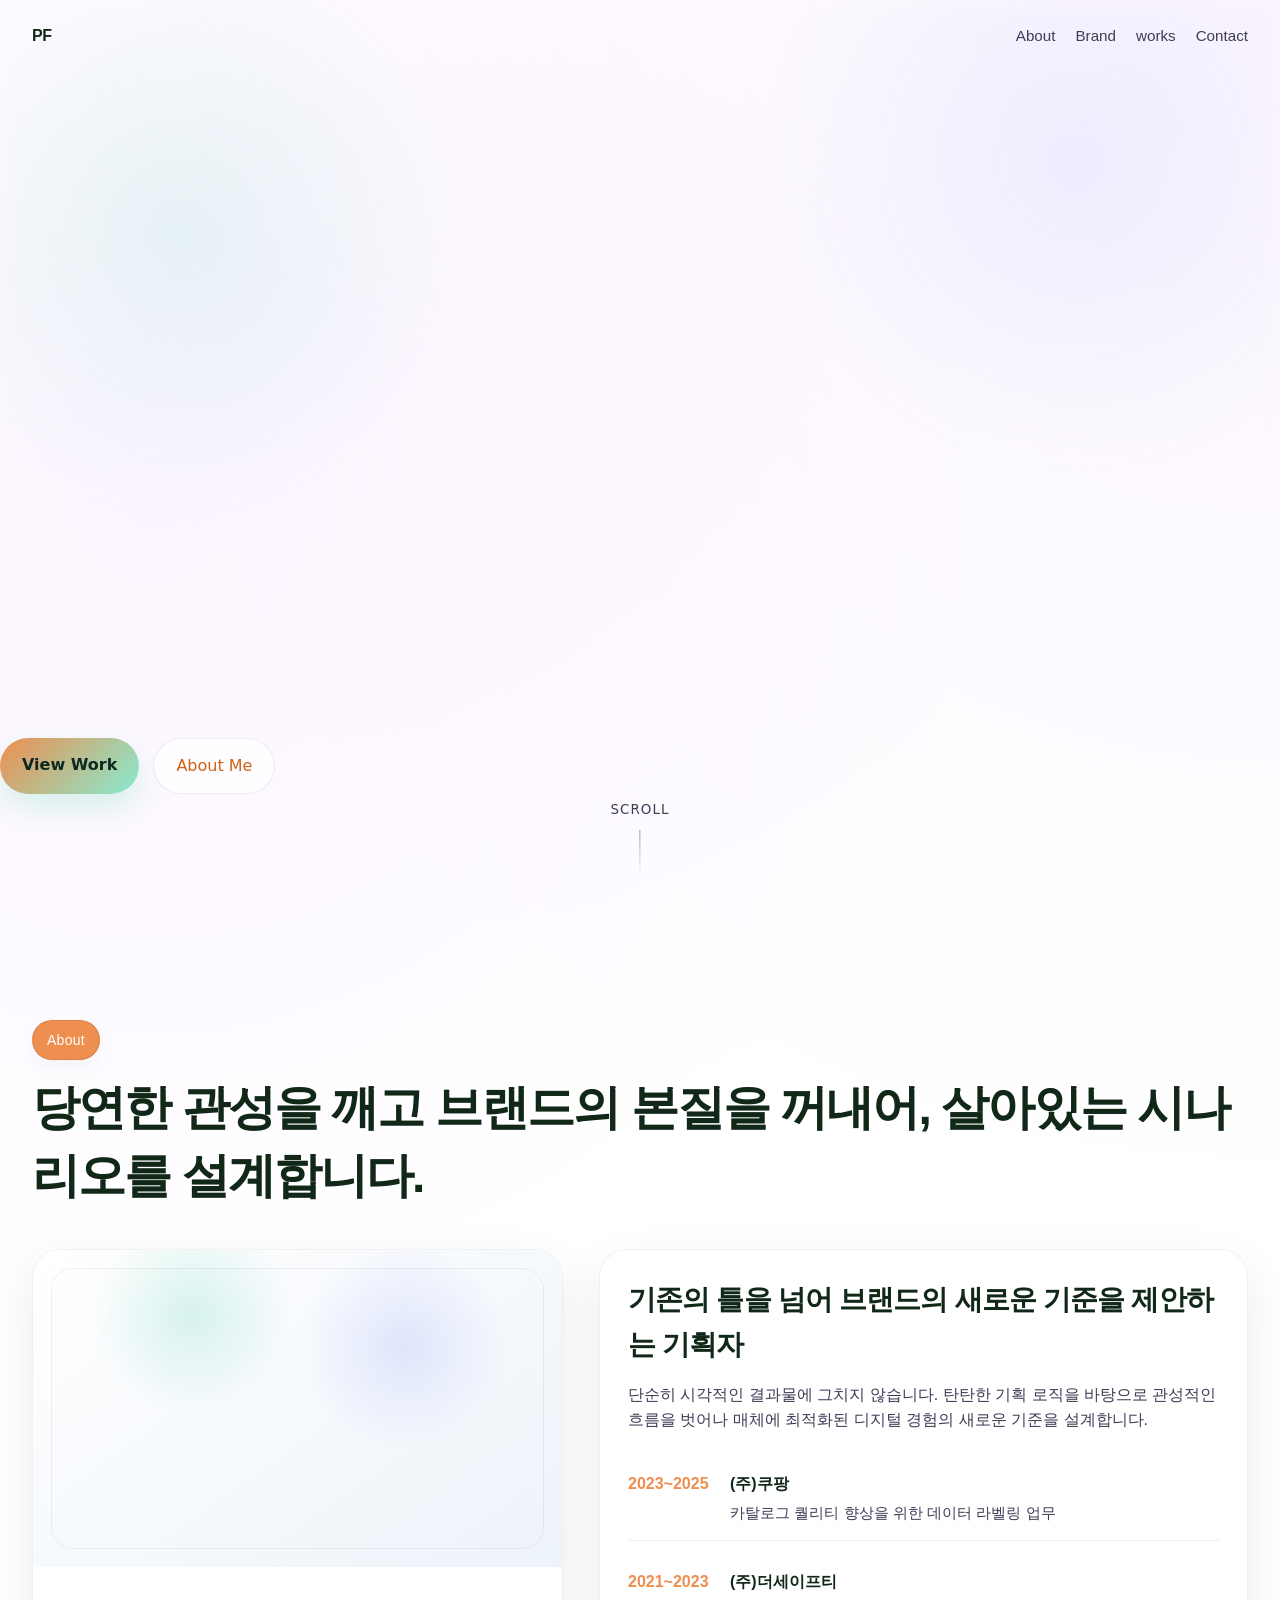
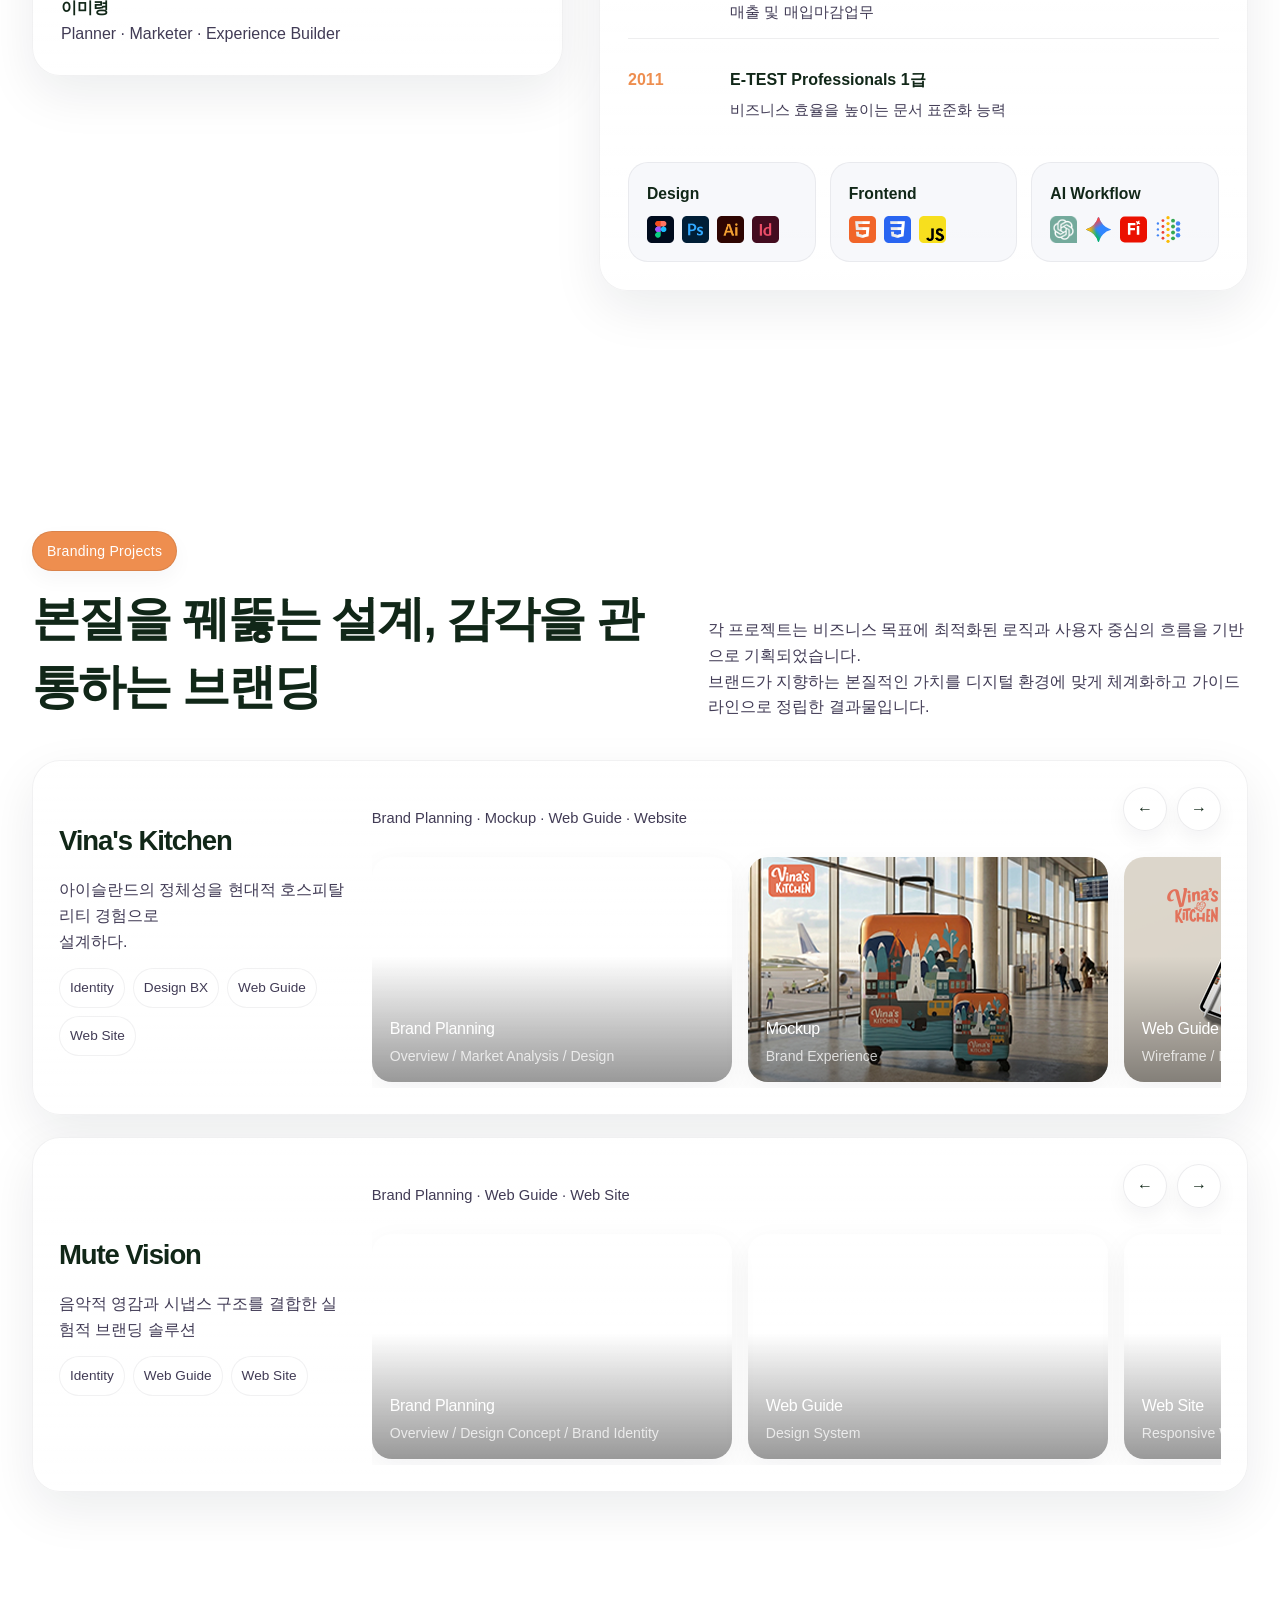
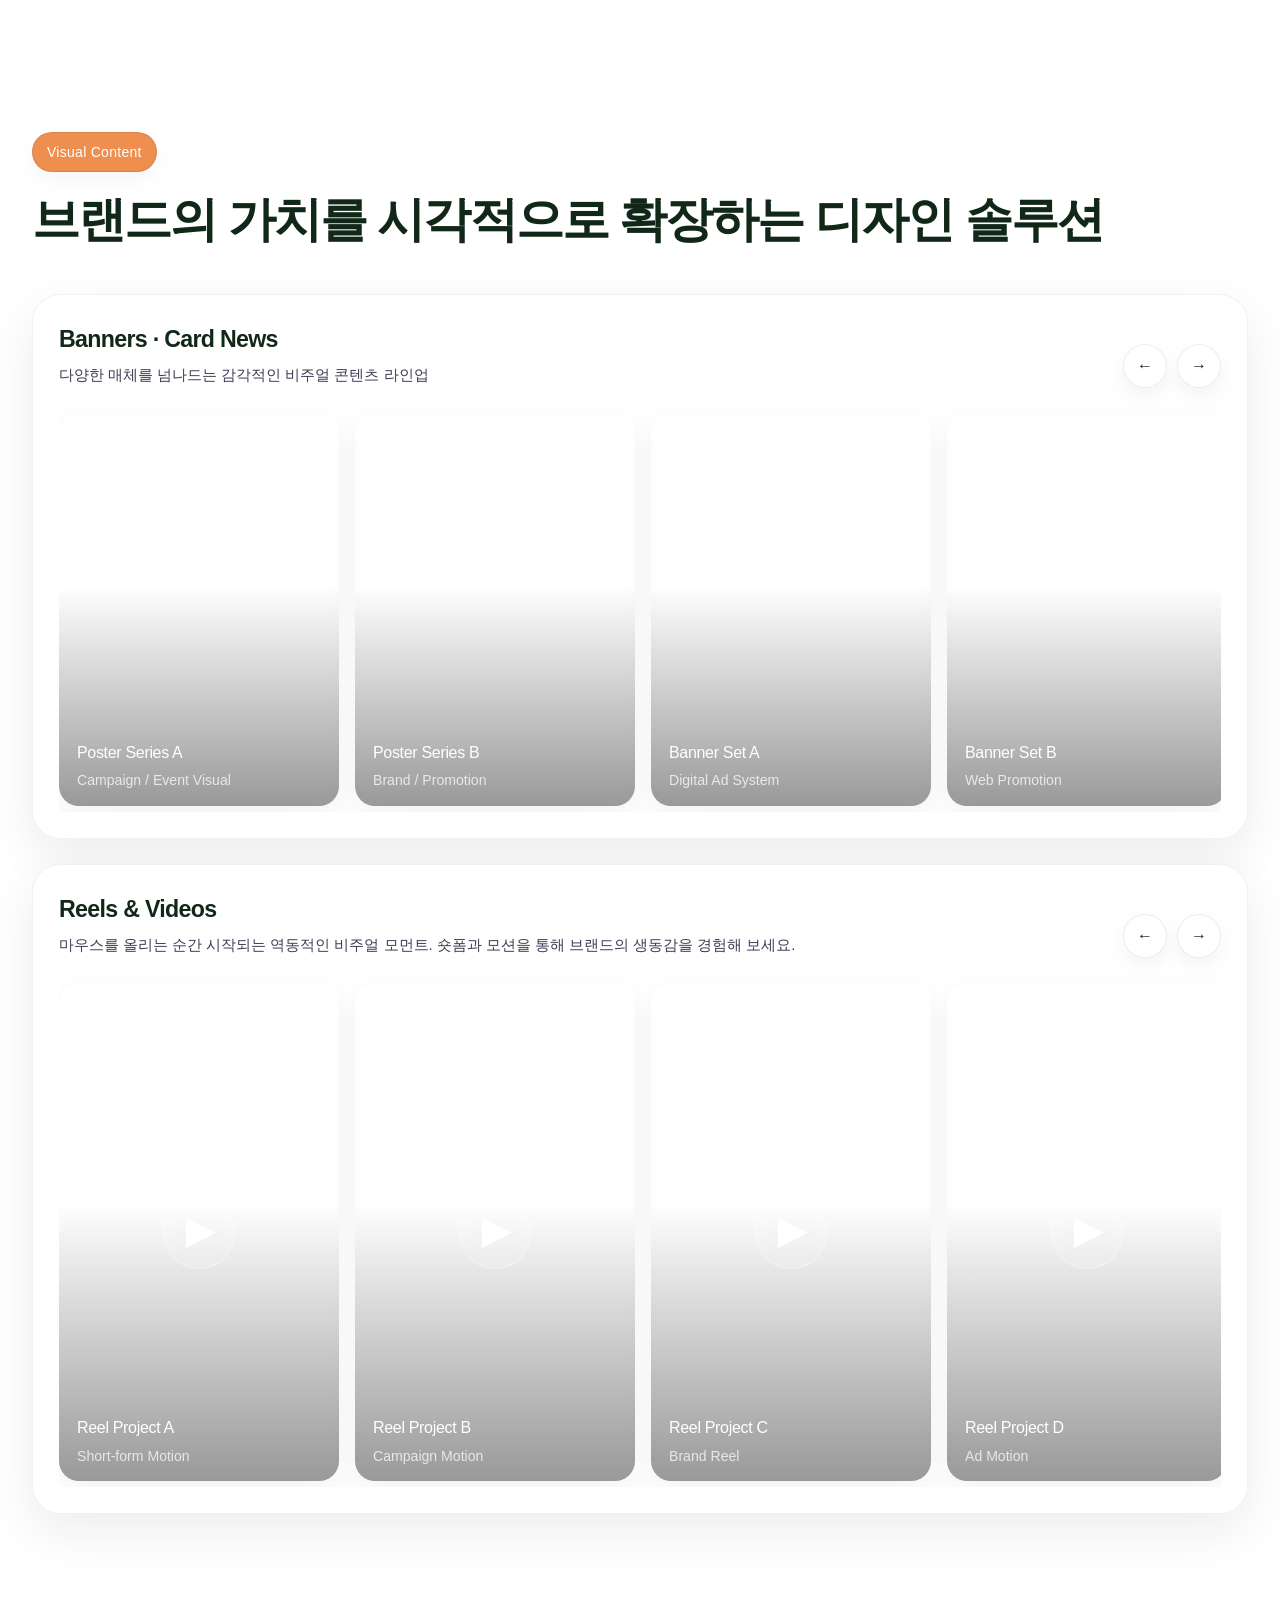
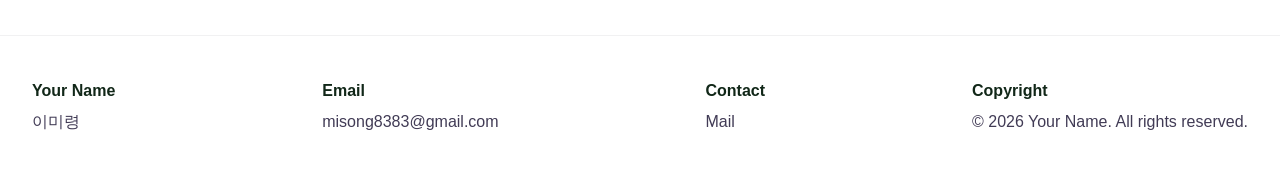
==== index.html @ 72d9aa49 "Update index.html" ====
<!DOCTYPE html>

<html lang="ko">

<head>
  <meta charset="utf-8" />
  <meta content="width=device-width, initial-scale=1.0" name="viewport" />
  <title>Portfolio</title>
  <link rel="shortcut icon" href="assets/img/favicon.ico" type="image/x-icon">
  <!-- <link href="assets/img/favicon.svg" rel="shortcut icon" type="image/x-icon" /> -->
  <link rel="stylesheet" href="assets/css/style.css">

</head>

<body>
  <header class="site-header" id="siteHeader">
    <nav class="nav">
      <a class="brand" href="#hero">PF</a>
      <div class="nav-links">
        <a href="#about">About</a>
        <a href="#branding">Brand</a>
        <a href="#works">works</a>
        <a href="#contact">Contact</a>
      </div>
    </nav>
  </header>
  <main>
    <section class="hero" id="hero">
      <video class="hero-video" autoplay="" muted="" loop="" playsinline="" preload="metadata">
        <source src="assets/video/main_banner.mp4" type="video/mp4">
      </video>
      <div class="hero-inner">
        <div class="hero-actions">
          <a class="btn btn-primary" href="#branding">View Work</a>
          <a class="btn btn-secondary" href="#about">About Me</a>
        </div>
      </div>
      <div class="scroll-indicator">Scroll</div>
    </section>

    <section class="section" id="about">
      <div class="container">
        <div class="section-head reveal reveal-scale">
          <div>
            <span class="eyebrow">About</span>
            <h2>당연한 관성을 깨고 브랜드의 본질을 꺼내어, 살아있는 시나리오를 설계합니다.</h2>
          </div>
          <!-- <p>
            단순한 자기소개가 아니라, 경력·작업 방향·도구 역량을 동시에 보여줄 수 있도록 설계한 영역입니다.
          </p> -->
        </div>
        <div class="about-grid">
          <article class="card profile-card reveal reveal-left">
            <div class="profile-media" style="background:
                radial-gradient(circle at 30% 20%, rgba(50,199,161,0.18), transparent 22%),
                radial-gradient(circle at 70% 30%, rgba(123,140,255,0.18), transparent 24%),
                linear-gradient(145deg, #ffffff 0%, #edf3fa 100%);
                position: relative; overflow: hidden;">
              <div style="position:absolute; inset:18px; border:1px solid rgba(17,24,39,0.06); border-radius:22px;">
                <video autoplay="" class="thumb-video" loop="" muted="" playsinline="" preload="metadata">
                  <source src="assets/video/profile_video.mp4" type="video/mp4" />
                </video>
              </div>
              <!-- <div style="position:relative; z-index:1; text-align:center; color:#fff;">
                <strong style="display:block; color:#fff; font-size:1.1rem; margin-bottom:8px;">Profile
                  Visual</strong>
                <span>Image / Motion Portrait Placeholder</span>
              </div> -->
            </div>
            <div class="profile-body">
              <strong>이미령</strong><br />
              <span style="color: var(--text-muted);">Planner · Marketer · Experience Builder</span>
            </div>
          </article>
          <article class="card about-body reveal reveal-right">
            <h3>기존의 틀을 넘어 브랜드의 새로운 기준을 제안하는 기획자</h3>
            <p>
              단순히 시각적인 결과물에 그치지 않습니다. 탄탄한 기획 로직을 바탕으로 관성적인 흐름을 벗어나 매체에 최적화된 디지털 경험의 새로운 기준을 설계합니다.
            </p>
            <div class="timeline">
              <div class="timeline-item">
                <div class="timeline-year">2023~2025</div>
                <div class="timeline-role">
                  <strong>(주)쿠팡</strong>
                  <span>카탈로그 퀄리티 향상을 위한 데이터 라벨링 업무</span>
                </div>
              </div>
              <div class="timeline-item">
                <div class="timeline-year">2021~2023</div>
                <div class="timeline-role">
                  <strong>(주)더세이프티</strong>
                  <span>매출 및 매입마감업무</span>
                </div>
              </div>
              <div class="timeline-item">
                <div class="timeline-year">2011</div>
                <div class="timeline-role">
                  <strong>E-TEST Professionals 1급</strong>
                  <span>비즈니스 효율을 높이는 문서 표준화 능력</span>
                </div>
              </div>
            </div>
            <div class="skills">
              <section class="skill-group">
                <h4>Design</h4>
                <div class="skill-tags">
                  <span class="tag"><img src="assets/img/Figma.png" width="27" height="27" alt="Figma"></span>
                  <span class="tag"><img src="assets/img/Photoshop.png" width="27" height="27" alt="photoshop"></span>
                  <span class="tag"><img src="assets/img/Illustrator.png" width="27" height="27"
                      alt="Illustrator"></span>
                  <span class="tag"><img src="assets/img/InDesign.png" width="27" height="27" alt="InDesign"></span>
                </div>
              </section>
              <section class="skill-group">
                <h4>Frontend</h4>
                <div class="skill-tags">
                  <span class="tag"><img src="assets/img/html.png" width="27" height="27" alt="html"></span>
                  <span class="tag"><img src="assets/img/css.png" width="27" height="27" alt="css"></span>
                  <span class="tag"><img src="assets/img/JavaScript.png" width="27" height="27" alt="js"></span>

                </div>
              </section>
              <section class="skill-group">
                <h4>AI Workflow</h4>
                <div class="skill-tags">
                  <span class="tag"><img src="assets/img/chatgpt.png" width="27" height="27" alt="chatgpt"></span>
                  <span class="tag"><img src="assets/img/gemini-color.svg" width="27" height="27" alt="gemini"></span>
                  <span class="tag"><img src="assets/img/Adobe_Firefly_Logo.svg" width="27" height="27"
                      alt="firefly"></span>
                  <span class="tag"><img src="assets/img/google-ai-1.svg" width="27" height="27" alt="google"></span>
                </div>
              </section>
            </div>
          </article>
        </div>
      </div>
    </section>
    <section class="section" id="branding">
      <div class="container">
        <div class="section-head reveal reveal-scale">
          <div>
            <span class="eyebrow">Branding Projects</span>
            <h2>본질을 꿰뚫는 설계, 감각을 관통하는 브랜딩</h2>
          </div>
          <p>
            각 프로젝트는 비즈니스 목표에 최적화된 로직과 사용자 중심의 흐름을 기반으로 기획되었습니다.
            <br />브랜드가 지향하는 본질적인 가치를 디지털 환경에 맞게 체계화하고 가이드라인으로 정립한 결과물입니다.
          </p>
        </div>
        <div class="brand-stack">
          <section class="card brand-row reveal reveal-scale">
            <div class="brand-info">
              <h3>Vina's Kitchen</h3>
              <p>
                아이슬란드의 정체성을 현대적 호스피탈리티 경험으로
                <br>설계하다.
              </p>
              <div class="brand-meta">
                <span class="tag"><a href="vina'skitchen/guide/bi/guide.html" target="_blank">Identity</a></span>
                <span class="tag"><a href="vina'skitchen/guide/bx/guide.html" target="_blank">Design BX</a></span>
                <span class="tag"><a href="vina'skitchen/guide/web/guide.html" target="_blank">Web Guide</a></span>
                <span class="tag"><a href="https://lml0512.github.io/vinas_kitchen/" target="_blank">Web Site</a></span>
                <!-- <span class="tag"><a href="#" target="_blank">Video Guide</a></span>
                <span class="tag"><a href="#" target="_blank">App</a></span> -->
              </div>
            </div>
            <div>
              <div class="brand-slider-head">
                <span class="brand-slider-title">Brand Planning · Mockup · Web Guide · Website</span>
                <div class="slider-controls">
                  <button class="slider-btn" data-slider-prev="brandTrack01" type="button">←</button>
                  <button class="slider-btn" data-slider-next="brandTrack01" type="button">→</button>
                </div>
              </div>
              <div class="brand-track slider-track" id="brandTrack01">
                <article class="thumb-card brand-thumb">
                  <div class="thumb-image">
                    <a href="vina'skitchen/guide/bi/guide.html" target="_blank">
                      <video class="thumb-video" loop="" muted="" playsinline="" preload="metadata">
                        <source src="assets/video/brand1_video1.mp4" type="video/mp4" />
                      </video>
                      <!-- <img alt="brand" src="assets/img/brand1_mockup_final.png" /> -->
                    </a>
                  </div>
                  <div class="thumb-overlay"><strong>Brand Planning</strong><span>Overview / Market Analysis / Design</span></div>
                </article>
                <article class="thumb-card brand-thumb">
                  <a href="vina'skitchen/guide/bx/guide.html" target="_blank">
                    <video class="thumb-video" loop="" muted="" playsinline="" preload="metadata">
                      <source src="assets/video/brand1_video2.mp4" type="video/mp4" />
                    </video>
                    <img src="assets/img/brand1_packaging2.png" alt="brand">
                    <div class="thumb-overlay"><strong>Mockup</strong><span>Brand Experience</span></div>
                  </a>
                </article>
                <article class="thumb-card brand-thumb">
                  <a href="vina'skitchen/guide/web/guide.html" target="_blank">
                    <video class="thumb-video" loop="" muted="" playsinline="" preload="metadata">
                      <source src="assets/video/brand1_video3.mp4" type="video/mp4" />
                    </video>
                    <img alt="brand" src="assets/img/brand1_web_final.png" />
                    <div class="thumb-overlay"><strong>Web Guide</strong><span>Wireframe / Design System / Site Map / Output</span></div>
                  </a>
                </article>
                <article class="thumb-card brand-thumb">
                  <video class="thumb-video" autoplay muted loop playsinline>
                    <source src="assets/video/brand1_video4.mp4" type="video/mp4" />
                  </video>
                  <a href="https://lml0512.github.io/vinas_kitchen/" target="_blank">
                    <img alt="brand" src="assets/img/website_mockup_final.png" />
                    <div class="thumb-overlay"><strong>Website</strong><span>Adaptive Web</span></div>
                  </a>
                </article>
                <!-- <article class="thumb-card brand-thumb">
                  <a href="#" target="_blank">
                    <img alt="brand" src="assets/img/brand_thumbnail_sample.jpg" />
                    <div class="thumb-overlay"><strong>SNS Campaign</strong><span>Social / Promo Visual</span></div>
                  </a>
                </article> -->
                <!-- <article class="thumb-card brand-thumb">
                  <video class="thumb-video" autoplay muted loop playsinline><source src="assets/brand-01-event.mp4" type="video/mp4" /></video>
                  <a href="#" target="_blank">
                    <img alt="brand" src="assets/img/brand_thumbnail_sample.jpg" />
                    <div class="thumb-overlay"><strong>Event Landing</strong><span>Promotion / Landing Page</span></div>
                  </a>
                </article> -->
              </div>
            </div>
          </section>
          <section class="card brand-row reveal reveal-scale">
            <div class="brand-info">
              <h3>Mute Vision</h3>
              <p>
                음악적 영감과 시냅스 구조를 결합한 실험적 브랜딩 솔루션
              </p>
              <div class="brand-meta">
                <span class="tag"><a href="mutevision/guide/bi/guide.html" target="_blank">Identity</a></span>
                <!-- <span class="tag"><a href="#" target="_blank">Design BX</a></span> -->
                <span class="tag"><a href="mutevision/guide/event/guide.html"" target=" _blank">Web
                    Guide</a></span>
                <span class="tag"><a href="https://lml0512.github.io/mute_vision/" target="_blank">Web Site</a></span>
                <!-- <span class="tag"><a href="#" target="_blank">Video Guide</a></span>
                <span class="tag"><a href="#" target="_blank">App</a></span> -->
              </div>
            </div>
            <div>
              <div class="brand-slider-head">
                <span class="brand-slider-title">Brand Planning · Web Guide · Web Site</span>
                <div class="slider-controls">
                  <button class="slider-btn" data-slider-prev="brandTrack02" type="button">←</button>
                  <button class="slider-btn" data-slider-next="brandTrack02" type="button">→</button>
                </div>
              </div>
              <div class="brand-track slider-track" id="brandTrack02">
                <article class="thumb-card brand-thumb">
                  <a href="mutevision/guide/bi/guide.html" target="_blank">
                    <video class="thumb-video" loop="" muted="" playsinline="" preload="metadata">
                      <source src="assets/video/brand2_video1.mp4" type="video/mp4" />
                    </video>
                    <!-- <a href="mutevision/guide/bi/guide.html" target="_blank">
                      <img src="assets/img/brand2_mockup_final.png" alt="brand">
                    </a> -->
                    <div class="thumb-overlay"><strong>Brand Planning</strong><span>Overview / Design Concept / Brand Identity</span></div>
                  </a>
                </article>

                <article class="thumb-card brand-thumb">
                  <a href="mutevision/guide/event/guide.html" target="_blank">
                    <video class="thumb-video" loop="" muted="" playsinline="" preload="metadata">
                      <source src="assets/video/brand2_video2.mp4" type="video/mp4" />
                    </video>
                    <!-- <a href="mutevision/guide/event/guide.html" target="_blank">
                    <img alt="brand" src="assets/img/brand2_eventpage.png" /> 
                  </a> -->
                    <div class="thumb-overlay"><strong>Web Guide</strong><span>Design System</span>
                    </div>
                  </a>
                </article>

                <article class="thumb-card brand-thumb">
                  <a href="https://lml0512.github.io/mute_vision/" target="_blank">
                    <video class="thumb-video" loop="" muted="" playsinline="" preload="metadata">
                      <source src="assets/video/brand2_website.mp4" type="video/mp4" />
                    </video>
                    <!-- <img alt="brand" src="assets/img/brand2_website.jpg" /> -->
                    <div class="thumb-overlay"><strong>Web Site</strong><span>Responsive Web</span></div>
                  </a>
                </article>

                <!-- <article class="thumb-card brand-thumb">
                  <video class="thumb-video" autoplay muted loop playsinline><source src="assets/brand-02-site.mp4" type="video/mp4" /></video>
                  <a href="#" target="_blank">
                    <img alt="brand" src="assets/img/brand_thumbnail_sample.jpg" />
                    <div class="thumb-overlay"><strong>Website</strong><span>Live Result / Motion UI</span></div>
                  </a>
                </article> -->
                <!-- <article class="thumb-card brand-thumb">
                  <a href="#" target="_blank">
                    <img alt="brand" src="assets/img/brand_thumbnail_sample.jpg" />
                    <div class="thumb-overlay"><strong>Editorial</strong><span>Layout / Print / Digital</span></div>
                  </a>
                </article> -->
                <!-- <article class="thumb-card brand-thumb">
                  <video class="thumb-video" autoplay muted loop playsinline><source src="assets/brand-02-display.mp4" type="video/mp4" /></video>
                  <a href="#" target="_blank">
                    <img alt="brand" src="assets/img/brand_thumbnail_sample.jpg" />
                    <div class="thumb-overlay"><strong>Display</strong><span>Banner / Campaign / Motion</span></div>
                  </a>
                </article> -->
              </div>
            </div>
          </section>
        </div>
      </div>
    </section>
    <section class="section" id="works">
      <div class="container">
        <div class="section-head reveal reveal-scale">
          <div>
            <span class="eyebrow">Visual Content</span>
            <h2>브랜드의 가치를 시각적으로 확장하는 디자인 솔루션</h2>
          </div>
          <!-- <p>
            정지형 비주얼 작업은 한 줄 안에서 함께 보여주고, 영상 작업은 별도 행으로 분리해 흐름이 자연스럽도록 정리했습니다.
          </p> -->
        </div>
        <div class="works-stack">
          <section class="card work-row reveal reveal-scale">
            <div class="work-row-head">
              <div>
                <h3>Banners · Card News</h3>
                <p>다양한 매체를 넘나드는 감각적인 비주얼 콘텐츠 라인업</p>
              </div>
              <div class="slider-controls">
                <button class="slider-btn" data-slider-prev="visualTrack" type="button">←</button>
                <button class="slider-btn" data-slider-next="visualTrack" type="button">→</button>
              </div>
            </div>
            <div class="thumb-track slider-track" id="visualTrack">
              <!-- poster / banner 모달 전용 큰 이미지는 data-modal-media="assets/img/원하는파일.jpg" 로 직접 지정 -->
              <article class="poster-thumb thumb-card modal-card"
                data-modal-description="이벤트 홍보용 포스터 시리즈입니다. 타이포그래피와 무드 중심의 키비주얼 작업입니다."
                data-modal-link="https://example.com" data-modal-media="assets/img/poster_thumbnail_sample.jpg"
                data-modal-meta1-label="Format" data-modal-meta1-value="A2 Poster / Digital Adaptation"
                data-modal-meta2-label="Client" data-modal-meta2-value="Brand Campaign" data-modal-meta3-label="Year"
                data-modal-meta3-value="2026" data-modal-meta4-label="Concept"
                data-modal-meta4-value="Bold Type / Minimal Mood"
                data-modal-note="이 영역은 포스터 전용 메모 박스입니다. 전시 개요, 인쇄 사양, 제작 포인트 등으로 자유롭게 수정하면 됩니다."
                data-modal-note-title="Editable Note" data-modal-role="Poster Design"
                data-modal-summary="전시/행사 성격의 키비주얼 포스터 시리즈입니다. 메인 타이포와 무드 중심 그래픽으로 메시지를 압축해 전달합니다."
                data-modal-tags="Typography, Campaign, Key Visual" data-modal-title="Poster Series A"
                data-modal-tools="Photoshop, Illustrator" data-modal-type="poster"
                data-modal-video="Poster motion teaser area">
                <video class="thumb-video" loop="" muted="" playsinline="" preload="metadata">
                  <source src="assets/video/poster.mp4" type="video/mp4" />
                </video>
                <div class="thumb-overlay"><strong>Poster Series A</strong><span>Campaign / Event Visual</span></div>
              </article>
              <article class="poster-thumb thumb-card modal-card" data-modal-description="브랜드 포스터 시리즈입니다."
                data-modal-link="https://example.com" data-modal-media="assets/img/poster_thumbnail_sample.jpg"
                data-modal-meta1-label="Format" data-modal-meta1-value="B1 / SNS Poster" data-modal-meta2-label="Client"
                data-modal-meta2-value="Brand Promotion" data-modal-meta3-label="Year" data-modal-meta3-value="2026"
                data-modal-meta4-label="Concept" data-modal-meta4-value="Graphic Mood"
                data-modal-note="포스터 프로젝트 설명을 여기서 직접 바꿀 수 있습니다." data-modal-note-title="Editable Note"
                data-modal-role="Poster Design" data-modal-summary="브랜드 무드를 중심으로 전개한 포스터 시리즈입니다."
                data-modal-tags="Poster, Branding" data-modal-title="Poster Series B" data-modal-tools="Photoshop"
                data-modal-type="poster" data-modal-video="Poster preview">
                <video class="thumb-video" loop="" muted="" playsinline="" preload="metadata">
                  <source src="assets/video/poster.mp4" type="video/mp4" />
                </video>
                <div class="thumb-overlay"><strong>Poster Series B</strong><span>Brand / Promotion</span></div>
              </article>
              <article class="ad-thumb thumb-card modal-card" data-modal-description="디지털 배너 광고 세트입니다."
                data-modal-link="https://example.com" data-modal-media="assets/img/banner_sample.jpeg"
                data-modal-meta1-label="Platform" data-modal-meta1-value="Meta / Web / App"
                data-modal-meta2-label="Campaign" data-modal-meta2-value="Seasonal Promotion"
                data-modal-meta3-label="Size" data-modal-meta3-value="1080x1080 / 1200x628"
                data-modal-meta4-label="Placement" data-modal-meta4-value="Feed / Display / Landing"
                data-modal-note="배너는 플랫폼, 사이즈, CTA 방향 등을 이 박스에서 자유롭게 수정하면 됩니다." data-modal-note-title="Editable Note"
                data-modal-role="Banner Design" data-modal-summary="퍼포먼스 배너와 SNS용 변형 소재를 함께 설계한 배너 세트입니다."
                data-modal-tags="Banner, Performance, SNS" data-modal-title="Banner Set A"
                data-modal-tools="Photoshop, Figma" data-modal-type="banner" data-modal-video="Banner motion preview">
                <video class="thumb-video" loop="" muted="" playsinline="" preload="metadata">
                  <source src="assets/video/ad_sample_01.mp4" type="video/mp4" />
                </video>
                <div class="thumb-overlay"><strong>Banner Set A</strong><span>Digital Ad System</span></div>
              </article>
              <article class="ad-thumb thumb-card modal-card" data-modal-description="프로모션 웹 배너 세트입니다."
                data-modal-link="https://example.com" data-modal-media="assets/img/banner_sample.jpeg"
                data-modal-meta1-label="Platform" data-modal-meta1-value="Website" data-modal-meta2-label="Campaign"
                data-modal-meta2-value="Promotion" data-modal-meta3-label="Size"
                data-modal-meta3-value="PC / Mobile Responsive" data-modal-meta4-label="Placement"
                data-modal-meta4-value="Hero / Mid Banner" data-modal-note="배너 프로젝트 설명을 이 텍스트로 바꾸면 됩니다."
                data-modal-note-title="Editable Note" data-modal-role="Banner Design"
                data-modal-summary="웹 프로모션 메인/서브 배너 세트입니다." data-modal-tags="Banner, Web"
                data-modal-title="Banner Set B" data-modal-tools="Photoshop" data-modal-type="banner"
                data-modal-video="Banner motion preview">
                <video class="thumb-video" loop="" muted="" playsinline="" preload="metadata">
                  <source src="assets/video/ad_sample_01.mp4" type="video/mp4" />
                </video>
                <div class="thumb-overlay"><strong>Banner Set B</strong><span>Web Promotion</span></div>
              </article>
              <article class="cardnews-thumb thumb-card modal-card"
                data-modal-description="브랜드 메시지를 카드뉴스 형식으로 재구성한 시리즈입니다. 모달에서 여러 장의 카드뉴스를 순서대로 확인할 수 있습니다."
                data-modal-images="assets/img/CardNews1.png|assets/img/CardNews2.png|assets/img/CardNews3.png|assets/img/CardNews4.png|assets/img/CardNews5.png|assets/img/CardNews6.png|assets/img/CardNews7.png"
                data-modal-link="https://example.com" data-modal-meta1-label="Topic"
                data-modal-meta1-value="Brand Story" data-modal-meta2-label="Pages" data-modal-meta2-value="7 Pages"
                data-modal-meta3-label="Flow" data-modal-meta3-value="Cover → Info → CTA" data-modal-meta4-label="Style"
                data-modal-meta4-value="Editorial Carousel"
                data-modal-note="카드뉴스는 페이지 흐름, 표지 방향, 정보 구성 방식 등을 이 박스에서 자유롭게 수정할 수 있습니다."
                data-modal-note-title="Editable Note" data-modal-role="Card News Design"
                data-modal-summary="인스타그램 캐러셀 형식의 카드뉴스입니다. 첫 장에서 주제를 제시하고 뒤로 갈수록 정보 흐름이 이어지도록 구성했습니다."
                data-modal-tags="Card News, Carousel, Storytelling" data-modal-title="Card News Series A"
                data-modal-tools="Photoshop, Illustrator" data-modal-type="cardnews"
                data-modal-video="Card news preview">
                <div class="thumb-image">
                  <img alt="card news" src="assets/img/CardNews1.png" />
                </div>
                <div class="thumb-overlay"><strong>Card News Series A</strong><span>Brand Story / Slide Deck</span>
                </div>
              </article>
              <article class="cardnews-thumb thumb-card modal-card"
                data-modal-description="프로모션 콘텐츠를 정보형 카드뉴스로 정리한 작업입니다."
                data-modal-images="assets/img/CardNews1.png|assets/img/CardNews2.png|assets/img/CardNews3.png|assets/img/CardNews4.png|assets/img/CardNews5.png|assets/img/CardNews6.png|assets/img/CardNews7.png"
                data-modal-link="https://example.com" data-modal-meta1-label="Topic" data-modal-meta1-value="Promotion"
                data-modal-meta2-label="Pages" data-modal-meta2-value="7 Pages" data-modal-meta3-label="Flow"
                data-modal-meta3-value="Intro → Detail → CTA" data-modal-meta4-label="Style"
                data-modal-meta4-value="Clean Info Layout" data-modal-note="카드뉴스 프로젝트용 자유 메모 영역입니다."
                data-modal-note-title="Editable Note" data-modal-role="Card News Design"
                data-modal-summary="정보 전달 중심의 프로모션 카드뉴스입니다." data-modal-tags="Promotion, Information"
                data-modal-title="Card News Series B" data-modal-tools="Photoshop, Figma" data-modal-type="cardnews"
                data-modal-video="Card news preview">
                <div class="thumb-image">
                  <img alt="card news" src="assets/img/CardNews1.png" />
                </div>
                <div class="thumb-overlay"><strong>Card News Series B</strong><span>Promotion / Information</span></div>
              </article>
            </div>
          </section>
          <section class="card work-row reveal reveal-scale">
            <div class="work-row-head">
              <div>
                <h3>Reels &amp; Videos</h3>
                <p>마우스를 올리는 순간 시작되는 역동적인 비주얼 모먼트. 숏폼과 모션을 통해 브랜드의 생동감을 경험해 보세요.</p>
              </div>
              <div class="slider-controls">
                <button class="slider-btn" data-slider-prev="videoTrack" type="button">←</button>
                <button class="slider-btn" data-slider-next="videoTrack" type="button">→</button>
              </div>
            </div>
            <div class="thumb-track slider-track" id="videoTrack">
              <article class="reels-thumb thumb-card">
                <video class="thumb-video" loop="" muted="" playsinline="" preload="metadata">
                  <source src="assets/video/Reels_sample_01.mp4" type="video/mp4" />
                </video>
                <div aria-hidden="true" class="thumb-play-button">
                  <span class="thumb-play-icon"></span>
                </div>
                <div class="thumb-overlay">
                  <strong>Reel Project A</strong>
                  <span>Short-form Motion</span>
                </div>
              </article>
              <article class="reels-thumb thumb-card">
                <video class="thumb-video" loop="" muted="" playsinline="" preload="metadata">
                  <source src="assets/video/Reels_sample_01.mp4" type="video/mp4" />
                </video>
                <div aria-hidden="true" class="thumb-play-button">
                  <span class="thumb-play-icon"></span>
                </div>
                <div class="thumb-overlay">
                  <strong>Reel Project B</strong>
                  <span>Campaign Motion</span>
                </div>
              </article>
              <article class="reels-thumb thumb-card">
                <video class="thumb-video" loop="" muted="" playsinline="" preload="metadata">
                  <source src="assets/video/Reels_sample_01.mp4" type="video/mp4" />
                </video>
                <div aria-hidden="true" class="thumb-play-button">
                  <span class="thumb-play-icon"></span>
                </div>
                <div class="thumb-overlay">
                  <strong>Reel Project C</strong>
                  <span>Brand Reel</span>
                </div>
              </article>
              <article class="reels-thumb thumb-card">
                <video class="thumb-video" loop="" muted="" playsinline="" preload="metadata">
                  <source src="assets/video/Reels_sample_01.mp4" type="video/mp4" />
                </video>
                <div aria-hidden="true" class="thumb-play-button">
                  <span class="thumb-play-icon"></span>
                </div>
                <div class="thumb-overlay">
                  <strong>Reel Project D</strong>
                  <span>Ad Motion</span>
                </div>
              </article>
              <article class="reels-thumb thumb-card">
                <video class="thumb-video" loop="" muted="" playsinline="" preload="metadata">
                  <source src="assets/video/Reels_sample_01.mp4" type="video/mp4" />
                </video>
                <div aria-hidden="true" class="thumb-play-button">
                  <span class="thumb-play-icon"></span>
                </div>
                <div class="thumb-overlay">
                  <strong>Reel Project E</strong>
                  <span>Brand Intro</span>
                </div>
              </article>
              <article class="reels-thumb thumb-card">
                <video class="thumb-video" loop="" muted="" playsinline="" preload="metadata">
                  <source src="assets/video/Reels_sample_01.mp4" type="video/mp4" />
                </video>
                <div aria-hidden="true" class="thumb-play-button">
                  <span class="thumb-play-icon"></span>
                </div>
                <div class="thumb-overlay">
                  <strong>Reel Project F</strong>
                  <span>Brand Intro</span>
                </div>
              </article>
              <!-- <article class="reels-thumb thumb-card modal-card" data-modal-title="Reel Project F"
                data-modal-description="브랜드 인트로 영상입니다." data-modal-role="Motion Design / Short-form"
                data-modal-tools="Premiere Pro, AI Video" data-modal-video="Reel preview area"
                data-modal-link="https://example.com">
                <video class="thumb-video" muted loop playsinline preload="metadata">
                  <source src="assets/video/Reels_sample_01.mp4" type="video/mp4" />
                </video>
                <div class="thumb-play-button" aria-hidden="true">
                  <span class="thumb-play-icon"></span>
                </div>
                <div class="thumb-overlay">
                  <strong>Reel Project F</strong>
                  <span>Brand Intro</span>
                </div>
              </article> -->
            </div>
          </section>
        </div>
      </div>
    </section>
  </main>
  <footer class="site-footer" id="contact">
    <div class="footer-grid">
      <div><strong>Your Name</strong><span>이미령</span></div>
      <div><strong>Email</strong><a href="misong8383@gmail.com">misong8383@gmail.com</a></div>
      <div><strong>Contact</strong><span>Mail</span></div>
      <div><strong>Copyright</strong><span>© 2026 Your Name. All rights reserved.</span></div>
    </div>
  </footer>
  <div aria-hidden="true" aria-modal="true" class="modal" id="portfolioModal" role="dialog">
    <div class="modal-dialog">
      <button aria-label="닫기" class="modal-close" type="button">✕</button>
      <div class="modal-content">
        <div class="modal-gallery">
          <div class="modal-hero-wrap">
            <button aria-label="이전 이미지" class="modal-nav modal-nav-prev" id="modalPrev" type="button">←</button>
            <div class="modal-hero-media" id="modalHeroMedia">Main Preview</div>
            <button aria-label="다음 이미지" class="modal-nav modal-nav-next" id="modalNext" type="button">→</button>
            <div class="modal-page-indicator" id="modalPageIndicator">1 / 1</div>
          </div>
          <div class="modal-thumbs" id="modalThumbs">
            <div class="modal-thumb">Mockup 01</div>
            <div class="modal-thumb">Mockup 02</div>
            <div class="modal-thumb">Wireframe</div>
          </div>
        </div>
        <div class="modal-body" id="modalDynamicBody"></div>
      </div>
    </div>
  </div>
  <!-- ===== Modal layout templates: edit these HTML blocks directly ===== -->
  <template id="modalTemplatePoster">
    <span class="modal-type-badge">Poster Project</span>
    <div class="modal-summary-card">
      <strong data-field="title">Project Title</strong>
      <p data-field="description">Project description</p>
    </div>
    <div class="modal-meta-grid">
      <div class="modal-meta-card">
        <strong>Role</strong>
        <span data-field="role">Poster Design</span>
      </div>
      <div class="modal-meta-card">
        <strong>Tools</strong>
        <span data-field="tools">Photoshop, Illustrator</span>
      </div>
      <div>
        <strong style="display:block; margin-bottom:10px;">Keywords</strong>
        <div class="modal-tag-list" data-list="tags"></div>
      </div>
    </div>
  </template>
  <template id="modalTemplateBanner">
    <span class="modal-type-badge">Banner Project</span>
    <div class="modal-summary-card">
      <strong data-field="title">Project Title</strong>
      <p data-field="description">Project description</p>
    </div>
    <div class="modal-meta-grid">
      <div class="modal-meta-card">
        <strong>Role</strong>
        <span data-field="role">Banner Design</span>
      </div>
      <div class="modal-meta-card">
        <strong>Tools</strong>
        <span data-field="tools">Photoshop, Figma</span>
      </div>
    </div>
    <div>
      <strong style="display:block; margin-bottom:10px;">Keywords</strong>
      <div class="modal-tag-list" data-list="tags"></div>
    </div>
  </template>
  <template id="modalTemplateCardnews">
    <span class="modal-type-badge">Card News Project</span>
    <div class="modal-summary-card">
      <strong data-field="title">Project Title</strong>
      <p data-field="description">Project description</p>
    </div>
    <div class="modal-meta-card">
      <strong>Tools</strong>
      <span data-field="tools">Photoshop, Figma</span>
    </div>

    <div>
      <strong style="display:block; margin-bottom:10px;">Keywords</strong>
      <div class="modal-tag-list" data-list="tags"></div>
    </div>
    <div class="modal-actions">
      <!-- <a class="modal-link" id="modalLink" href="#" target="_blank" rel="noreferrer noopener">Visit Website</a> -->
      <a class="modal-action-link" href="#" id="modalSubLink" rel="noreferrer noopener" target="_blank">View
        Campaign</a>
    </div>
  </template>
  <template id="modalTemplateDefault">
    <span class="modal-type-badge">Project Detail</span>
    <div class="modal-summary-card">
      <strong data-field="title">Project Title</strong>
      <p data-field="description">Project description</p>
    </div>
    <div class="modal-meta-grid">
      <div class="modal-meta-card">
        <strong>Role</strong>
        <span data-field="role">Role information</span>
      </div>
      <div class="modal-meta-card">
        <strong>Tools</strong>
        <span data-field="tools">Tool information</span>
      </div>
      <div class="modal-meta-card">
        <strong data-field="meta1Label">Info 01</strong>
        <span data-field="meta1Value">Value 01</span>
      </div>
      <div class="modal-meta-card">
        <strong data-field="meta2Label">Info 02</strong>
        <span data-field="meta2Value">Value 02</span>
      </div>
    </div>
    <div class="modal-note-box">
      <strong>Summary</strong>
      <p data-field="summary">Summary text</p>
    </div>
    <div>
      <strong style="display:block; margin-bottom:10px;">Keywords</strong>
      <div class="modal-tag-list" data-list="tags"></div>
    </div>
    <div class="modal-note-box">
      <strong data-field="noteTitle">Editable Note</strong>
      <p data-field="note">Write any note here.</p>
    </div>
    <div class="modal-actions">
      <a class="modal-link" href="#" id="modalLink" rel="noreferrer noopener" target="_blank">Visit Website</a>
      <a class="modal-action-link" href="#" id="modalSubLink" rel="noreferrer noopener" target="_blank">View Detail</a>
    </div>
  </template>
  <script src="assets/js/script.js"></script>

</body>

</html>
---- assets/css/style.css ----
:root {
      --bg: #f7f8fb;
      --bg-soft: #ffffff;
      --surface: rgba(255, 255, 255, 0.82);
      --surface-strong: rgba(255, 255, 255, 0.96);
      --text: #112718;
      --text-muted: #413b55;
      --line: rgba(17, 24, 39, 0.09);
      --accent: #ee8e4f;
      --accent-2: #7b8cff;
      --shadow: 0 18px 50px rgba(15, 23, 42, 0.08);
      --radius-lg: 28px;
      --radius-md: 20px;
      --radius-sm: 14px;
      --container: min(1600px, calc(100% - 64px));
      --transition: 320ms cubic-bezier(.2, .8, .2, 1);
      --nav-h: 84px;
    }

    * {
      box-sizing: border-box;
    }

    html {
      scroll-behavior: auto;
    }

    body {
      margin: 0;
      font-family: -apple-system, BlinkMacSystemFont, "Segoe UI", Roboto, "Noto Sans KR", sans-serif;
      background:
        radial-gradient(circle at top right, rgba(207, 148 , 241, 0.09), transparent 24%),
        radial-gradient(circle at 12% 10%, rgba(207, 123, 255, 0.08), transparent 18%),
        linear-gradient(180deg, #ffffff 0%, #ffffff 44%, #ffffff 100%);
      color: var(--text);
      line-height: 1.6;
      overflow-x: hidden;
    }

    img,
    video {
      display: block;
      max-width: 100%;
    }

    a {
      color: inherit;
      text-decoration: none;
    }

    button {
      font: inherit;
    }

    .container {
      width: var(--container);
      margin: 0 auto;
    }

    .section {
      padding: 120px 0;
      position: relative;
      scroll-margin-top: calc(var(--nav-h) + 24px);
    }

    .eyebrow {
      display: inline-flex;
      align-items: center;
      gap: 8px;
      padding: 8px 14px;
      border: 1px solid var(--line);
      border-radius: 999px;
      color: #ffffff;
      font-size: 0.875rem;
      letter-spacing: 0.02em;
      background: #ee8e4f;
      /* background: #86ecd0; */
      backdrop-filter: blur(10px);
      box-shadow: 0 8px 20px rgba(15, 23, 42, 0.04);
    }

    .section-head {
      display: flex;
      justify-content: space-between;
      align-items: end;
      gap: 24px;
      margin-bottom: 40px;
    }

    .section-head h2 {
      margin: 14px 0 0;
      font-size: clamp(2rem, 4vw, 3rem);
      line-height: 1.4;
      letter-spacing: -0.04em;
    }

    .section-head p {
      max-width: 540px;
      color: var(--text-muted);
      /* color: rgb(236, 236, 236); */
      margin: 0;
    }

    .site-header {
      position: fixed;
      inset: 0 0 auto 0;
      z-index: 50;
      padding: 18px 0;
      transition:
        background var(--transition),
        border-color var(--transition),
        backdrop-filter var(--transition),
        box-shadow var(--transition);
    }

    .site-header.scrolled {
      background: rgba(255, 255, 255, 0.78);
      border-bottom: 1px solid rgba(17, 24, 39, 0.06);
      backdrop-filter: blur(16px);
      box-shadow: 0 10px 30px rgba(15, 23, 42, 0.05);
    }

    .nav {
      width: var(--container);
      max-width: 1600px;
      margin: 0 auto;
      display: flex;
      align-items: center;
      justify-content: space-between;
      gap: 20px;
    }

    .brand {
      font-weight: 700;
      letter-spacing: -0.03em;
      font-size: 1rem;
      display: inline-flex;
      align-items: center;
      gap: 12px;
    }

    /* .brand::before {
      content: "";
      width: 10px;
      height: 10px;
      border-radius: 999px;
      background: linear-gradient(135deg, var(--accent), var(--accent-2));
      box-shadow: 0 0 18px rgba(50, 199, 161, 0.35);
    } */

    .nav-links {
      display: flex;
      gap: 20px;
      align-items: center;
      color: var(--text-muted);
      font-size: 0.95rem;
    }

    .nav-links a {
      position: relative;
      padding: 6px 0;
      transition: color var(--transition), transform var(--transition);
    }

    .nav-links a::after {
      content: "";
      position: absolute;
      left: 0;
      bottom: 0;
      width: 100%;
      height: 1px;
      background: linear-gradient(90deg, var(--accent), transparent);
      transform: scaleX(0);
      transform-origin: left;
      transition: transform var(--transition);
    }

    .nav-links a:hover,
    .nav-links a:focus-visible {
      color: var(--text);
      transform: translateY(-1px);
    }

    .nav-links a:hover::after,
    .nav-links a:focus-visible::after {
      transform: scaleX(1);
    }

    .hero {
      min-height: 100svh;
      display: grid;
      align-items: end;
      padding: 118px 0 56px;
      position: relative;
      overflow: clip;
      isolation: isolate;
    }

    .hero::before {
      content: "";
      position: absolute;
      inset: 0;
      background:
        radial-gradient(circle at 14% 26%, rgba(50, 199, 161, 0.11), transparent 22%),
        radial-gradient(circle at 84% 18%, rgba(123, 140, 255, 0.10), transparent 24%);
      filter: blur(10px);
      pointer-events: none;
      animation: heroGlow 10s ease-in-out infinite alternate;
    }

    .hero-video {
      position: absolute;
      inset: 0;
      width: 100%;
      height: 100%;
      object-fit: cover;
      /* opacity: 0.08; */
      /* filter: saturate(1.02) contrast(1.02);
      transform: scale(1.05);
      animation: heroVideoFloat 16s ease-in-out infinite alternate;
      background:
        radial-gradient(circle at 20% 20%, rgba(50, 199, 161, 0.10), transparent 26%),
        radial-gradient(circle at 78% 24%, rgba(123, 140, 255, 0.12), transparent 24%),
        linear-gradient(135deg, #ffffff 0%, #f4f7fb 52%, #eef3fb 100%); */
    }

    /* .hero-overlay {
      position: absolute;
      inset: 0;
      background:
        linear-gradient(to bottom, rgba(255, 255, 255, 0.16), rgba(247, 248, 251, 0.92)),
        linear-gradient(112deg, rgba(255, 255, 255, 0.88) 12%, rgba(255, 255, 255, 0.30) 50%, rgba(247, 248, 251, 0.86) 100%);
    } */

    .hero-gridline {
      position: absolute;
      inset: 0;
      background-image:
        linear-gradient(rgba(17, 24, 39, 0.04) 1px, transparent 1px),
        linear-gradient(90deg, rgba(17, 24, 39, 0.04) 1px, transparent 1px);
      background-size: 72px 72px;
      opacity: 0.35;
      mask-image: linear-gradient(to bottom, rgba(0, 0, 0, 0.9), transparent 84%);
      pointer-events: none;
    }

    .hero-inner {
      position: relative;
          bottom: 50px;
      z-index: 1;
      width: min(1600px, calc(100% - 64px));
      margin: 0 auto;
      display: grid;
      grid-template-columns: minmax(520px, 0.9fr) minmax(760px, 1.1fr);
      gap: 56px;
      align-items: center;
      justify-content: center;
    }

    .hero-copy {
      max-width: 680px;
      width: 100%;
      position: relative;
      z-index: 2;
      justify-self: stretch;
      text-align: left;
      padding-left: 0;
    }

    .hero-copy h1 {
      margin: 16px 0 20px;
      font-size: clamp(4.2rem, 7.2vw, 7.9rem);
      line-height: 0.88;
      letter-spacing: -0.085em;
      max-width: 7.4ch;
      text-wrap: balance;
    }

    .hero-line {
      display: block;
      overflow: hidden;
    }

    .hero-line>span {
      display: inline-block;
      line-height: 1.1em;
      transform: translateY(112%);
      opacity: 0;
      animation: heroLineUp 900ms cubic-bezier(.2, .8, .2, 1) forwards;
    }

    .hero-line:nth-child(1)>span {
      animation-delay: 120ms;
    }

    .hero-line:nth-child(2)>span {
      animation-delay: 250ms;
    }

    .hero-line:nth-child(3)>span {
      animation-delay: 380ms;
    }

    .hero-copy p {
      max-width: 52ch;
      color: var(--text-muted);
      font-size: clamp(1rem, 1.45vw, 1.14rem);
      margin: 0 0 32px;
      opacity: 0;
      transform: translateY(18px);
      animation: heroFadeUp 900ms cubic-bezier(.2, .8, .2, 1) 620ms forwards;
    }

    .hero-actions {
      display: flex;
      gap: 14px;
      flex-wrap: wrap;
      opacity: 0;
      transform: translateY(18px);
      animation: heroFadeUp 900ms cubic-bezier(.2, .8, .2, 1) 760ms forwards;
    }

    .btn {
      appearance: none;
      border: 0;
      border-radius: 999px;
      padding: 14px 22px;
      cursor: pointer;
      transition: transform var(--transition), opacity var(--transition), background var(--transition), border-color var(--transition), box-shadow var(--transition);
    }

    .btn:hover {
      transform: translateY(-2px);
    }

    .btn-primary {
      background: linear-gradient(135deg, var(--accent), #86ecd0);
      color: #0d2a22;
      font-weight: 700;
      box-shadow: 0 14px 30px rgba(50, 199, 161, 0.18);
    }

    .btn-primary:hover {
      box-shadow: 0 20px 34px rgba(50, 199, 161, 0.24);
    }

    .btn-secondary {
      background: rgba(255, 255, 255, 0.7);
      color: var(--text);
      border: 1px solid rgba(17, 24, 39, 0.08);
      backdrop-filter: blur(12px);
    }

    .hero-visual {
      position: relative;
      min-height: 720px;
      width: 100%;
      display: grid;
      align-items: center;
      justify-self: stretch;
      opacity: 0;
      transform: translateY(22px) scale(0.985);
      animation: heroFadeUpScale 1100ms cubic-bezier(.2, .8, .2, 1) 380ms forwards;
    }

    .hero-frame {
      position: relative;
      min-height: 720px;
      width: 100%;
      border-radius: 38px;
      border: 1px solid rgba(17, 24, 39, 0.07);
      background:
        linear-gradient(160deg, rgba(255, 255, 255, 0.88), rgba(255, 255, 255, 0.62)),
        rgba(255, 255, 255, 0.88);
      overflow: hidden;
      box-shadow: 0 26px 80px rgba(15, 23, 42, 0.09);
      backdrop-filter: blur(20px);
    }

    .hero-frame::before {
      content: "";
      position: absolute;
      inset: 0;
      background:
        linear-gradient(135deg, rgba(50, 199, 161, 0.08), transparent 34%),
        linear-gradient(220deg, rgba(123, 140, 255, 0.08), transparent 28%);
      pointer-events: none;
    }

    .hero-frame::after {
      content: "";
      position: absolute;
      inset: 18px;
      border-radius: 26px;
      border: 1px solid rgba(17, 24, 39, 0.05);
      pointer-events: none;
    }

    .hero-stack {
      position: absolute;
      inset: 0;
      padding: 30px;
      display: grid;
      grid-template-columns: minmax(0, 1.08fr) minmax(280px, 0.82fr);
      grid-template-rows: minmax(0, 1.12fr) minmax(0, 0.88fr);
      gap: 18px;
    }

    .hero-panel {
      position: relative;
      border-radius: 26px;
      overflow: hidden;
      border: 1px solid rgba(17, 24, 39, 0.06);
      background:
        radial-gradient(circle at 20% 20%, rgba(50, 199, 161, 0.12), transparent 26%),
        radial-gradient(circle at 78% 24%, rgba(123, 140, 255, 0.14), transparent 24%),
        linear-gradient(135deg, #ffffff 0%, #f3f6fb 52%, #eef2f8 100%);
      box-shadow: 0 18px 40px rgba(15, 23, 42, 0.08);
      transition: transform 600ms cubic-bezier(.2, .8, .2, 1), border-color var(--transition), box-shadow var(--transition);
      transform-origin: center;
    }

    .hero-panel:hover {
      transform: translateY(-6px) scale(1.01);
      border-color: rgba(50, 199, 161, 0.16);
      box-shadow: 0 24px 50px rgba(15, 23, 42, 0.12);
    }

    .hero-panel--primary {
      grid-column: 1;
      grid-row: 1 / span 2;
      min-height: 0;
      animation: panelFloatA 10s ease-in-out infinite;
    }

    .hero-panel--secondary,
    .hero-panel--tertiary {
      min-height: 0;
      min-width: 0;
    }

    .hero-panel--secondary {
      animation: panelFloatB 8.5s ease-in-out infinite;
    }

    .hero-panel--tertiary {
      animation: panelFloatC 9.5s ease-in-out infinite;
    }

    .hero-panel video,
    .hero-panel img {
      width: 100%;
      height: 100%;
      object-fit: cover;
      transform: scale(1.02);
      background:
        radial-gradient(circle at 20% 20%, rgba(50, 199, 161, 0.16), transparent 26%),
        radial-gradient(circle at 78% 24%, rgba(123, 140, 255, 0.18), transparent 24%),
        linear-gradient(135deg, #ffffff 0%, #f3f6fb 52%, #eef2f8 100%);
    }

    /* .hero-panel::after {
  content: "";
  position: absolute;
  inset: auto 0 0 0;
  height: 52%;
  background: linear-gradient(to top, rgba(255, 255, 255, 0.94), transparent);
  pointer-events: none;
} */

    .hero-panel-label {
      position: absolute;
      left: 18px;
      right: 18px;
      bottom: 18px;
      z-index: 1;
      display: grid;
      gap: 4px;
    }

    .hero-panel-label strong {
      font-size: 1.1rem;
      letter-spacing: -0.03em;
    }

    .hero-panel-label span {
      color: var(--text-muted);
      font-size: 0.88rem;
    }

    .scroll-indicator {
      position: absolute;
      bottom: 24px;
      left: 50%;
      transform: translateX(-50%);
      color: var(--text-muted);
      font-size: 0.84rem;
      display: flex;
      flex-direction: column;
      gap: 10px;
      align-items: center;
      z-index: 1;
      letter-spacing: 0.08em;
      text-transform: uppercase;
    }

    .scroll-indicator::after {
      content: "";
      width: 1px;
      height: 46px;
      background: linear-gradient(to bottom, rgba(17, 24, 39, 0.45), transparent);
      animation: flow 1.8s infinite;
    }

    .about-grid {
      display: grid;
      grid-template-columns: 0.9fr 1.1fr;
      gap: 36px;
      align-items: start;
    }

    .card {
      background: linear-gradient(180deg, rgba(255, 255, 255, 0.92), rgba(255, 255, 255, 0.80));
      border: 1px solid rgba(17, 24, 39, 0.06);
      border-radius: var(--radius-lg);
      box-shadow: var(--shadow);
      overflow: hidden;
      backdrop-filter: blur(18px);
    }

    .profile-card {
      position: sticky;
      top: 104px;
    }

    .profile-media {
      aspect-ratio: 5 / 3;
      background: linear-gradient(145deg, rgba(50, 199, 161, 0.12), rgba(123, 140, 255, 0.12));
      display: grid;
      place-items: center;
      color: var(--text-muted);
      font-size: 0.95rem;
    }

    .profile-body,
    .about-body {
      padding: 28px;
    }

    .about-body h3 {
      margin: 0 0 14px;
      font-size: 1.75rem;
      letter-spacing: -0.03em;
    }

    .about-body p {
      color: var(--text-muted);
      margin: 0 0 24px;
    }

    .timeline {
      display: grid;
      gap: 14px;
      margin-bottom: 26px;
    }

    .timeline-item {
      display: grid;
      grid-template-columns: 84px 1fr;
      gap: 18px;
      padding: 14px 0;
      border-bottom: 1px solid rgba(17, 24, 39, 0.07);
    }

    .timeline-item:last-child {
      border-bottom: 0;
    }

    .timeline-year {
      color: var(--accent);
      font-weight: 700;
    }

    .timeline-role strong {
      display: block;
      margin-bottom: 4px;
    }

    .timeline-role span {
      color: var(--text-muted);
      font-size: 0.96rem;
    }

    .skills {
      display: grid;
      grid-template-columns: repeat(3, minmax(0, 1fr));
      gap: 14px;
    }

    .skill-group {
      padding: 18px;
      border-radius: var(--radius-md);
      background: rgba(247, 248, 251, 0.9);
      border: 1px solid rgba(17, 24, 39, 0.06);
    }

    .skill-group h4 {
      margin: 0 0 10px;
      font-size: 0.98rem;
    }

    .skill-tags {
      display: flex;
      flex-wrap: wrap;
      gap: 8px;
    }

    .tag a {
      display: block;
      padding: 8px 10px;
      border-radius: 999px;
      background: rgba(255, 255, 255, 0.85);
      border: 1px solid rgba(17, 24, 39, 0.06);
      color: var(--text-muted);
      font-size: 0.85rem;
    }

    .tag a:hover {
      background: var(--accent);
      color: #fff;
    }

    .slider-controls {
      display: flex;
      gap: 10px;
    }

    .slider-btn {
      width: 44px;
      height: 44px;
      border-radius: 999px;
      border: 1px solid rgba(17, 24, 39, 0.08);
      background: rgba(255, 255, 255, 0.88);
      color: var(--text);
      cursor: pointer;
      transition: transform var(--transition), background var(--transition), border-color var(--transition), box-shadow var(--transition);
      box-shadow: 0 8px 20px rgba(15, 23, 42, 0.05);
    }

    .slider-btn:hover {
      transform: translateY(-2px);
      background: #ffffff;
      border-color: rgba(50, 199, 161, 0.22);
      box-shadow: 0 12px 24px rgba(15, 23, 42, 0.08);
    }

    .brand-stack {
      display: grid;
      gap: 22px;
    }

    .brand-row {
      padding: 26px;
      display: grid;
      grid-template-columns: minmax(250px, 0.34fr) minmax(0, 1fr);
      gap: 24px;
      align-items: center;
    }

    .brand-info {
      display: grid;
      gap: 14px;
      align-content: center;
    }

    .brand-info h3 {
      margin: 0;
      font-size: 1.72rem;
      letter-spacing: -0.04em;
    }

    .brand-info p {
      margin: 0;
      color: var(--text-muted);
    }

    .brand-meta {
      display: flex;
      flex-wrap: wrap;
      gap: 8px;
    }

    .brand-slider-head,
    .work-row-head {
      display: flex;
      justify-content: space-between;
      align-items: end;
      gap: 16px;
      margin-bottom: 16px;
    }

    .brand-slider-title,
    .work-row-head p {
      font-size: 0.92rem;
      color: var(--text-muted);
      margin: 0;
    }

    .brand-track,
    .thumb-track {
      display: flex;
      gap: 16px;
      overflow-x: auto;
      overflow-y: hidden;
      scroll-snap-type: x mandatory;
      scroll-behavior: smooth;
      scrollbar-width: none;
      -ms-overflow-style: none;
      padding-top: 10px;
      padding-bottom: 6px;
      -webkit-overflow-scrolling: touch;
      /* cursor: grab; */
      user-select: none;
      -webkit-user-select: none;
      touch-action: pan-y;
    }

    .brand-track.dragging,
    .thumb-track.dragging {
      cursor: grabbing;
      scroll-behavior: auto;
      scroll-snap-type: none;
    }

    .brand-track.dragging .thumb-card,
    .thumb-track.dragging .thumb-card {
      transform: none !important;
    }

    .brand-track::-webkit-scrollbar,
    .thumb-track::-webkit-scrollbar {
      display: none;
    }

    .brand-track>*,
    .thumb-track>* {
      flex: 0 0 auto;
      scroll-snap-align: start;
    }

    .brand-track>.brand-thumb {
      width: min(360px, 32vw);
    }

    .thumb-track>.thumb-card {
      width: min(280px, 24vw);
    }

    .thumb-card {
      position: relative;
      border-radius: var(--radius-md);
      overflow: hidden;
      /* background: linear-gradient(135deg, rgba(50,199,161,0.10), rgba(123,140,255,0.11)); */
      /* border: 1px solid rgba(17,24,39,0.06); */
      transition: transform var(--transition), border-color var(--transition), box-shadow var(--transition);
      box-shadow: 0 10px 30px rgba(15, 23, 42, 0.05);
      user-select: none;
      -webkit-user-select: none;
      -webkit-user-drag: none;
    }

    .ad-thumb,
    .poster-thumb,
    .cardnews-thumb {
      cursor: pointer;
    }

    .poster-thumb {
      aspect-ratio: 5 / 7;
    }

    .ad-thumb {
      aspect-ratio: 3 / 2;
    }

    .reels-thumb {
      aspect-ratio: 9 / 16;
    }

    .cardnews-thumb {
      aspect-ratio: 4 / 5;
    }

    .brand-track .thumb-card {
      cursor: default;
    }

    .brand-thumb {
      aspect-ratio: 16 / 10;
    }

    .thumb-card:hover {
      transform: translateY(-4px) scale(1.0);
      border-color: rgba(50, 199, 161, 0.24);
      box-shadow: 0 18px 36px rgba(15, 23, 42, 0.10);
    }

    .thumb-card * {
      user-select: none;
      -webkit-user-select: none;
      -webkit-user-drag: none;
    }

    /*.thumb-video,
 .thumb-image, 
.thumb-overlay, 
 .thumb-card video, 
.thumb-card img {
  pointer-events: none;
} */

    .thumb-video,
    .thumb-image {
      position: absolute;
      inset: 0;
      width: 100%;
      height: 100%;
      object-fit: cover;
      transition: transform 700ms cubic-bezier(.2, .8, .2, 1), filter 700ms cubic-bezier(.2, .8, .2, 1);
      /* background:
        radial-gradient(circle at 20% 20%, rgba(50, 199, 161, 0.18), transparent 26%),
        radial-gradient(circle at 78% 24%, rgba(123, 140, 255, 0.18), transparent 24%),
        linear-gradient(135deg, #ffffff 0%, #f3f6fb 52%, #eef2f8 100%); */
    }

    .thumb-card:hover .thumb-video,
    .thumb-card:hover .thumb-image {
      transform: scale(1.06);
      filter: saturate(1.03) contrast(1.03);
    }

    .thumb-card::after {
      content: "";
      position: absolute;
      inset: auto 0 0 0;
      height: 56%;
      background: linear-gradient(to top, rgba(0, 0, 0, 0.4), transparent);
      /* background: linear-gradient(to top, rgba(255, 255, 255, 0.92), transparent); */
      pointer-events: none;
    }

    /* .thumb-card::before {
      content: "Preview";
      position: absolute;
      top: 16px;
      left: 16px;
      z-index: 1;
      padding: 7px 10px;
      border-radius: 999px;
      font-size: 0.78rem;
      letter-spacing: 0.04em;
      color: var(--text-muted);
      background: rgba(255, 255, 255, 0.78);
      border: 1px solid rgba(17, 24, 39, 0.06);
      backdrop-filter: blur(8px);
      pointer-events: none;
    } */

    /* .brand-track .thumb-card::before {
      content: "Slide";
    } */

    .thumb-overlay {
      position: absolute;
      inset: auto 0 0 0;
      padding: 18px;
      display: grid;
      gap: 4px;
      z-index: 1;
      transform: translateY(4px);
      transition: transform var(--transition);
    }

    .thumb-card:hover .thumb-overlay {
      transform: translateY(0);
    }

    .thumb-overlay strong {
      font-size: 1rem;
      letter-spacing: -0.02em;
      color: #fff;
      font-weight: 500;
    }

    .thumb-overlay span {
      /* color: var(--text-muted); */
      color: #ffffffbf;
      font-size: 0.88rem;
    }

    /* video play */
    .reels-thumb {
      position: relative;
      overflow: hidden;
    }

    .thumb-video {
      display: block;
      width: 100%;
      height: 100%;
      object-fit: cover;
    }

    .thumb-play-button {
      position: absolute;
      top: 50%;
      left: 50%;
      z-index: 3;
      width: 72px;
      height: 72px;
      border-radius: 50%;
      transform: translate(-50%, -50%);
      background: rgba(255, 255, 255, 0.2);
      backdrop-filter: blur(8px);
      -webkit-backdrop-filter: blur(8px);
      border: 1px solid rgba(255, 255, 255, 0.35);
      display: flex;
      align-items: center;
      justify-content: center;
      pointer-events: none;
      opacity: 1;
      transition: opacity 0.25s ease, transform 0.25s ease;
    }

    .thumb-play-icon {
      display: block;
      width: 30px;
      height: 30px;
      margin-left: 4px;
      border-top: 15px solid transparent;
      border-bottom: 15px solid transparent;
      border-left: 30px solid #ffffff;
    }

    .reels-thumb:hover .thumb-play-button,
    .reels-thumb.is-playing .thumb-play-button {
      opacity: 0;
      transform: translate(-50%, -50%) scale(0.9);
    }

    .thumb-overlay {
      position: absolute;
      left: 0;
      right: 0;
      bottom: 0;
      z-index: 2;
    }

    .works-stack {
      display: grid;
      gap: 26px;
    }

    .work-row {
      padding: 26px;
    }

    .work-row-head h3 {
      margin: 0 0 6px;
      font-size: 1.45rem;
      letter-spacing: -0.03em;
    }

    .site-footer {
      padding: 42px 0 54px;
      border-top: 1px solid rgba(17, 24, 39, 0.06);
      color: var(--text-muted);
      background: rgba(255, 255, 255, 0.65);
      backdrop-filter: blur(14px);
    }

    .footer-grid {
      width: var(--container);
      margin: 0 auto;
      display: flex;
      justify-content: space-between;
      gap: 20px;
      flex-wrap: wrap;
    }

    .footer-grid strong {
      color: var(--text);
      display: block;
      margin-bottom: 6px;
    }

    .reveal {
      opacity: 0;
      transform: translateY(42px);
      transition: opacity 900ms cubic-bezier(.2, .8, .2, 1), transform 900ms cubic-bezier(.2, .8, .2, 1);
      will-change: opacity, transform;
    }

    .reveal.reveal-left {
      transform: translateX(-40px);
    }

    .reveal.reveal-right {
      transform: translateX(40px);
    }

    .reveal.reveal-scale {
      transform: translateY(26px) scale(.96);
    }

    .reveal.is-visible {
      opacity: 1;
      transform: translate(0, 0) scale(1);
    }

    .modal {
      position: fixed;
      inset: 0;
      display: grid;
      place-items: center;
      padding: 20px;
      background: rgba(255, 255, 255, 0.72);
      backdrop-filter: blur(14px);
      z-index: 100;
      opacity: 0;
      visibility: hidden;
      pointer-events: none;
      transition: opacity var(--transition), visibility var(--transition);
    }

    .modal.is-open {
      opacity: 1;
      visibility: visible;
      pointer-events: auto;
    }

    .modal-dialog {
      width: min(1080px, 100%);
      max-height: min(88vh, 920px);
      overflow: auto;
      border-radius: 28px;
      background: #ffffff;
      border: 1px solid rgba(17, 24, 39, 0.06);
      box-shadow: 0 24px 80px rgba(15, 23, 42, 0.12);
      position: relative;
    }

    .modal-close {
      position: sticky;
      top: 18px;
      /* margin-left: auto;
      margin-right: 18px;
      margin-top: 18px; */
      margin: 18px;
      z-index: 1;
      width: 44px;
      height: 44px;
      border-radius: 999px;
      border: 1px solid rgba(17, 24, 39, 0.08);
      background: rgba(255, 255, 255, 0.9);
      color: var(--text);
      cursor: pointer;
    }

    .modal-content {
      padding: 0 28px 28px;
      display: grid;
      grid-template-columns: 1.15fr 0.85fr;
      gap: 24px;
    }

    .modal-gallery {
      display: grid;
      gap: 14px;
    }

    .modal-hero-media {
      aspect-ratio: 5 / 3;
      border-radius: 22px;
      overflow: hidden;
      background:
        radial-gradient(circle at 24% 24%, rgba(50, 199, 161, 0.16), transparent 24%),
        radial-gradient(circle at 76% 30%, rgba(123, 140, 255, 0.18), transparent 22%),
        linear-gradient(135deg, #ffffff 0%, #f3f6fb 52%, #eef2f8 100%);
      display: grid;
      place-items: center;
      color: var(--text-muted);
      border: 1px solid rgba(17, 24, 39, 0.06);
    }

    .modal-hero-wrap {
      position: relative;
    }

    .modal-hero-media img,
    .modal-hero-media video {
      width: 100%;
      height: 100%;
      object-fit: cover;
      display: block;
    }



    /* ===== Modal gallery variants: poster / banner / cardnews ===== */
    .modal-dialog.modal-type-poster {
      width: min(980px, 100%);
    }

    .modal-dialog.modal-type-poster .modal-content {
      grid-template-columns: minmax(360px, 0.82fr) minmax(320px, 0.68fr);
      align-items: start;
    }

    .modal-dialog.modal-type-poster .modal-gallery {
      gap: 0;
    }

    .modal-dialog.modal-type-poster .modal-hero-media {
      aspect-ratio: 3 / 4;
      max-height: min(74vh, 860px);
    }

    .modal-dialog.modal-type-banner {
      width: min(1220px, 100%);
    }

    .modal-dialog.modal-type-banner .modal-content {
      grid-template-columns: minmax(0, 1.2fr) minmax(300px, 0.8fr);
      align-items: start;
    }

    .modal-dialog.modal-type-banner .modal-hero-media {
      aspect-ratio: 16 / 9;
      max-height: min(70vh, 720px);
    }

    .modal-dialog.modal-type-cardnews .modal-hero-media {
      aspect-ratio: 1 / 1;
    }

    .modal-dialog.modal-type-default .modal-hero-media {
      aspect-ratio: 5 / 3;
    }

    .modal-nav {
      position: absolute;
      top: 50%;
      transform: translateY(-50%);
      z-index: 2;
      width: 48px;
      height: 48px;
      border-radius: 999px;
      border: 1px solid rgba(17, 24, 39, 0.08);
      background: rgba(255, 255, 255, 0.88);
      backdrop-filter: blur(10px);
      color: var(--text);
      cursor: pointer;
      box-shadow: 0 12px 24px rgba(15, 23, 42, 0.08);
      transition: transform var(--transition), box-shadow var(--transition), border-color var(--transition), opacity var(--transition);
    }

    .modal-nav:hover {
      transform: translateY(-50%) scale(1.04);
      border-color: rgba(50, 199, 161, 0.22);
      box-shadow: 0 18px 30px rgba(15, 23, 42, 0.12);
    }

    .modal-nav:disabled {
      opacity: 0.45;
      cursor: default;
      box-shadow: none;
    }

    .modal-nav:disabled:hover {
      transform: translateY(-50%);
      border-color: rgba(17, 24, 39, 0.08);
    }

    .modal-nav-prev {
      left: 16px;
    }

    .modal-nav-next {
      right: 16px;
    }

    .modal-page-indicator {
      position: absolute;
      left: 50%;
      bottom: 16px;
      transform: translateX(-50%);
      z-index: 2;
      min-width: 82px;
      padding: 8px 14px;
      border-radius: 999px;
      border: 1px solid rgba(17, 24, 39, 0.06);
      background: rgba(255, 255, 255, 0.84);
      backdrop-filter: blur(10px);
      color: var(--text);
      font-size: 0.9rem;
      text-align: center;
      box-shadow: 0 10px 24px rgba(15, 23, 42, 0.08);
    }

    .modal-thumbs {
      display: grid;
      grid-template-columns: repeat(4, minmax(0, 1fr));
      gap: 12px;
    }

    .modal-thumb {
      appearance: none;
      width: 100%;
      aspect-ratio: 1 / 1;
      padding: 0;
      border-radius: 16px;
      overflow: hidden;
      background: rgba(247, 248, 251, 0.92);
      border: 1px solid rgba(17, 24, 39, 0.06);
      display: grid;
      place-items: center;
      color: var(--text-muted);
      font-size: 0.88rem;
      cursor: pointer;
      transition: transform var(--transition), border-color var(--transition), box-shadow var(--transition);
    }

    .modal-thumb:hover,
    .modal-thumb.is-active {
      transform: translateY(-2px);
      border-color: rgba(50, 199, 161, 0.28);
      box-shadow: 0 14px 26px rgba(15, 23, 42, 0.08);
    }

    .modal-thumb img,
    .modal-thumb video {
      width: 100%;
      height: 100%;
      object-fit: cover;
      display: block;
    }

    .modal-thumb-label {
      padding: 12px;
      text-align: center;
    }

    .modal-body h3 {
      margin: 6px 0 8px;
      font-size: clamp(1.6rem, 3vw, 2.4rem);
      line-height: 1.06;
      letter-spacing: -0.04em;
    }

    .modal-body p {
      color: var(--text-muted);
      margin: 0 0 18px;
    }

    .modal-info {
      display: grid;
      gap: 12px;
      margin: 20px 0 24px;
    }

    .modal-info .info-box {
      padding: 16px;
      border-radius: 18px;
      background: rgba(247, 248, 251, 0.95);
      border: 1px solid rgba(17, 24, 39, 0.06);
    }

    .modal-info strong {
      display: block;
      margin-bottom: 6px;
      font-size: 0.95rem;
    }

    .modal-video {
      aspect-ratio: 16 / 9;
      overflow: hidden;
      border-radius: 20px;
      background: linear-gradient(135deg, #ffffff 0%, #f3f6fb 52%, #eef2f8 100%);
      border: 1px solid rgba(17, 24, 39, 0.06);
      display: grid;
      place-items: center;
      color: var(--text-muted);
      margin-bottom: 20px;
    }

    .modal-link {
      display: inline-flex;
      align-items: center;
      justify-content: center;
      gap: 8px;
      padding: 14px 18px;
      border-radius: 999px;
      background: rgba(50, 199, 161, 0.10);
      border: 1px solid rgba(50, 199, 161, 0.22);
      color: var(--text);
    }

    body.modal-open {
      overflow: hidden;
    }

    .modal-hero-media.is-swipe-ready {
      touch-action: pan-y;
    }

    @keyframes flow {
      0% {
        transform: scaleY(0.25);
        transform-origin: top;
        opacity: 0.4;
      }

      50% {
        transform: scaleY(1);
        transform-origin: top;
        opacity: 1;
      }

      100% {
        transform: scaleY(0.25);
        transform-origin: bottom;
        opacity: 0.4;
      }
    }

    @keyframes heroGlow {
      from {
        transform: translate3d(0, 0, 0) scale(1);
      }

      to {
        transform: translate3d(18px, -16px, 0) scale(1.08);
      }
    }

    @keyframes heroVideoFloat {
      from {
        transform: scale(1.05) translate3d(0, 0, 0);
      }

      to {
        transform: scale(1.08) translate3d(-10px, -6px, 0);
      }
    }

    @keyframes heroLineUp {
      to {
        transform: translateY(0);
        opacity: 1;
      }
    }

    @keyframes heroFadeUp {
      to {
        opacity: 1;
        transform: translateY(0);
      }
    }

    @keyframes heroFadeUpScale {
      to {
        opacity: 1;
        transform: translateY(0) scale(1);
      }
    }

    @keyframes panelFloatA {

      0%,
      100% {
        transform: translateY(0);
      }

      50% {
        transform: translateY(-8px);
      }
    }

    @keyframes panelFloatB {

      0%,
      100% {
        transform: translateY(0);
      }

      50% {
        transform: translateY(6px);
      }
    }

    @keyframes panelFloatC {

      0%,
      100% {
        transform: translateY(0);
      }

      50% {
        transform: translateY(-5px);
      }
    }

    /* ===== Editable modal system ===== */
    .modal-body {
      display: grid;
      gap: 18px;
      align-content: start;
    }

    .modal-dynamic-body {
      display: grid;
      gap: 18px;
    }

    .modal-type-badge {
      display: inline-flex;
      align-items: center;
      gap: 8px;
      width: fit-content;
      padding: 8px 14px;
      border-radius: 999px;
      border: 1px solid rgba(17, 24, 39, 0.08);
      background: rgba(247, 248, 251, 0.9);
      color: var(--text-muted);
      font-size: 0.84rem;
      letter-spacing: 0.03em;
    }

    .modal-summary-card {
      padding: 18px;
      border-radius: 20px;
      background: linear-gradient(180deg, rgba(247, 248, 251, 0.98), rgba(255, 255, 255, 0.96));
      border: 1px solid rgba(17, 24, 39, 0.06);
    }

    .modal-summary-card strong {
      display: block;
      margin-bottom: 8px;
      font-size: 0.95rem;
    }

    .modal-meta-grid {
      display: grid;
      grid-template-columns: repeat(1, minmax(0, 1fr));
      gap: 12px;
    }

    .modal-meta-card {
      padding: 16px;
      border-radius: 18px;
      background: rgba(247, 248, 251, 0.96);
      border: 1px solid rgba(17, 24, 39, 0.06);
    }

    .modal-meta-card strong {
      display: block;
      margin-bottom: 6px;
      font-size: 0.92rem;
    }

    .modal-tag-list {
      display: flex;
      flex-wrap: wrap;
      gap: 8px;
    }

    .modal-tag {
      display: inline-flex;
      align-items: center;
      padding: 8px 12px;
      border-radius: 999px;
      background: rgba(50, 199, 161, 0.10);
      border: 1px solid rgba(50, 199, 161, 0.18);
      color: var(--text);
      font-size: 0.84rem;
    }

    .modal-note-box {
      padding: 18px;
      border-radius: 20px;
      border: 1px solid rgba(17, 24, 39, 0.06);
      background: rgba(255, 255, 255, 0.96);
    }

    .modal-note-box strong {
      display: block;
      margin-bottom: 8px;
      font-size: 0.95rem;
    }

    .modal-note-box p {
      margin: 0;
      color: var(--text-muted);
    }

    .modal-actions {
      display: flex;
      flex-wrap: wrap;
      gap: 10px;
    }

    .modal-action-link {
      display: inline-flex;
      align-items: center;
      justify-content: center;
      gap: 8px;
      padding: 13px 18px;
      border-radius: 999px;
      border: 1px solid rgba(17, 24, 39, 0.08);
      background: rgba(255, 255, 255, 0.94);
      color: var(--text);
    }

    .modal-action-link.is-hidden,
    .modal-link.is-hidden,
    .is-hidden {
      display: none !important;
    }

    .modal-custom-block {
      padding: 18px;
      border-radius: 20px;
      background: rgba(247, 248, 251, 0.72);
      border: 1px dashed rgba(17, 24, 39, 0.12);
      color: var(--text-muted);
      font-size: 0.92rem;
    }

    template {
      display: none !important;
    }


    @media (max-width: 1080px) {
      :root {
        --container: min(100% - 32px, 1200px);
      }

      .hero-inner,
      .about-grid,
      .modal-content,
      .brand-row {
        grid-template-columns: 1fr;
      }

      .modal-dialog.modal-type-poster .modal-content,
      .modal-dialog.modal-type-banner .modal-content,
      .modal-dialog.modal-type-cardnews .modal-content,
      .modal-dialog.modal-type-default .modal-content {
        grid-template-columns: 1fr;
      }

      .profile-card {
        position: static;
      }

      .skills {
        grid-template-columns: 1fr;
      }

      .hero {
        padding-top: 112px;
      }

      .hero-visual {
        min-height: auto;
      }

      .hero-frame {
        min-height: 600px;
      }

      .hero-copy {
        max-width: 100%;
        justify-self: stretch;
        padding-left: 0;
      }

      .hero-stack {
        grid-template-columns: minmax(0, 1fr) minmax(240px, 0.7fr);
        grid-template-rows: minmax(0, 1fr) minmax(0, 0.85fr);
      }

      .brand-track>.brand-thumb {
        width: min(320px, 44vw);
      }

      .thumb-track>.thumb-card {
        width: min(260px, 42vw);
      }
    }

    @media (max-width: 760px) {
      :root {
        --container: min(100% - 28px, 100%);
      }

      .site-header {
        padding: 14px 0;
      }

      .nav {
        align-items: flex-start;
      }

      .nav-links {
        gap: 12px;
        flex-wrap: wrap;
        justify-content: end;
        font-size: 0.9rem;
      }

      .section {
        padding: 88px 0;
      }

      .section-head,
      .work-row-head,
      .footer-grid,
      .brand-slider-head {
        flex-direction: column;
        align-items: flex-start;
      }

      .hero {
        min-height: auto;
        padding-top: 64px;
      }

      .hero-inner {
        /* gap: 28px; */
        /* width: min(100% - 28px, 100%);
        grid-template-columns: 1fr; */
        bottom: -50px;
      }
.hero-video {
    position: inherit;
    height: 500px;
  }
  .hero-actions{
    justify-content: center;
  }
      .hero-copy {
        max-width: 100%;
        padding-left: 0;
      }

      .hero-copy h1 {
        max-width: 100%;
        font-size: clamp(3rem, 15vw, 4.8rem);
      }

      .timeline-item {
        grid-template-columns: 1fr;
        gap: 6px;
      }

      .hero-frame {
        min-height: 540px;
        border-radius: 28px;
      }

      .hero-stack {
        grid-template-columns: 1fr;
        grid-template-rows: 1.3fr 0.72fr 0.72fr;
        padding: 18px;
      }

      .hero-panel--primary {
        grid-row: auto;
      }

      .hero-panel,
      .hero-frame::after {
        border-radius: 22px;
      }

      .brand-track>.brand-thumb,
      .thumb-track>.thumb-card {
        width: 86%;
      }

      .work-row,
      .brand-row {
        padding: 20px;
      }

      .modal-dialog {
        border-radius: 22px;
      }

      .modal-content {
        padding: 0 18px 20px;
      }

      .modal-thumbs {
        grid-template-columns: 1fr 1fr;
      }

      .modal-meta-grid {
        grid-template-columns: 1fr;
      }

      .modal-nav {
        width: 42px;
        height: 42px;
      }

      .modal-nav-prev {
        left: 10px;
      }

      .modal-nav-next {
        right: 10px;
      }

      .modal-page-indicator {
        bottom: 10px;
        font-size: 0.84rem;
        padding: 7px 12px;
      }
    }


    /* hero */
    /* Embedded hero styles from hero.html */

    #hero {
      --bg: #e6edf8;
      --panel: #f7f7f7;
      --text: #d16116;
      --muted: #555b64;
      --primary: #5f86ee;
      --line: #d16116;
      --yellow: #f1d349;
      --orange: #d16116;
      --blue: #e6edf8;
      --mint: #d16116;
      --outline: #ffffff;
      --shadow: 0 20px 55px rgba(38, 47, 58, .14);
      --radius: 34px;
      --wrap: min(1720px, calc(100vw - 64px));
    }

    #hero * {
      box-sizing: border-box
    }

    #hero {
      font-family: "Pretendard", "Noto Sans KR", system-ui, -apple-system, BlinkMacSystemFont, "Segoe UI", sans-serif;
      /* background: var(--bg); */
      background-size: cover;
      color: var(--text);
    }

    .portfolio-hero-wrap {
      min-height: calc(var(--vh, 1vh) * 100);
      display: flex;
      align-items: center;
      justify-content: center;
      padding: 80px 32px;
      /* background: linear-gradient(180deg, #dce6eb 0%, #d6e1e7 100%); */
    }

    .portfolio-hero-box {
      position: relative;
      width: var(--wrap);
      min-height: min(860px, calc(var(--vh, 1vh) * 82));
      background: var(--panel);
      border-radius: var(--radius);
      box-shadow: var(--shadow);
      overflow: hidden;
      padding: clamp(34px, 5vw, 72px);
      display: grid;
      grid-template-columns: minmax(360px, 1.05fr) minmax(420px, 1fr);
      gap: clamp(24px, 3vw, 44px);
      align-items: center;
    }

    .portfolio-hero-copy {
      position: relative;
      z-index: 2;
      max-width: 660px;
      padding-left: clamp(4px, 1vw, 8px);
    }

    .portfolio-hero-eyebrow {
      display: inline-flex;
      align-items: center;
      gap: 14px;
      margin: 0 0 18px;
      color: var(--mint);
      font-size: clamp(18px, 1.42vw, 24px);
      font-weight: 700;
      letter-spacing: -.03em;
      line-height: 1.2;
    }

    .portfolio-hero-eyebrow::before {
      content: "";
      width: 38px;
      height: 3px;
      border-radius: 999px;
      background: var(--line);
      flex: 0 0 auto;
    }

    .portfolio-hero-title {
      margin: 0;
      /* font-family: Georgia, "Times New Roman", serif; */
      font-weight: 700;
      font-size: clamp(46px, 4.9vw, 82px);
      line-height: 1.08;
      letter-spacing: -.04em;
      color: #2d2d31;
    }

    .portfolio-hero-title .portfolio-hero-accent {
      color: var(--mint);
    }

    .portfolio-hero-desc {
      margin: 22px 0 0;
      max-width: 590px;
      color: var(--muted);
      font-size: clamp(15px, 1.22vw, 20px);
      line-height: 1.62;
      letter-spacing: -.02em;
      word-break: keep-all;
    }

    .portfolio-hero-actions {
      margin-top: 32px;
      display: flex;
      gap: 14px;
      flex-wrap: wrap;
    }

    .portfolio-hero-btn-primary {
      display: inline-flex;
      align-items: center;
      justify-content: center;
      min-width: 236px;
      padding: 18px 28px;
      border-radius: 12px;
      background: var(--mint);
      color: #fff;
      text-decoration: none;
      font-weight: 500;
      font-size: clamp(17px, 1.18vw, 20px);
      box-shadow: 0 12px 28px rgba(95, 134, 238, .24);
      transition: transform .2s ease;
    }

    .portfolio-hero-btn-primary:hover {
      transform: translateY(-2px);
    }

    .portfolio-hero-visual {
      position: relative;
      min-height: 100%;
      display: flex;
      align-items: center;
      justify-content: center;
      padding: 8px 0;
    }

    .portfolio-hero-visual-stage {
      position: relative;
      left: -15px;
      width: min(100%, 690px);
      aspect-ratio: 1.06 / .90;
    }

    .portfolio-hero-blob {
      position: absolute;
      border-radius: 999px;
      z-index: 0;
    }

    .portfolio-hero-blob-yellow {
      width: 168px;
      height: 168px;
      left: 4%;
      top: 18%;
      background: var(--yellow);
    }

    .portfolio-hero-blob-orange {
      width: 172px;
      height: 172px;
      left: 58%;
      top: 8%;
      background: var(--orange);
    }

    .portfolio-hero-blob-blue {
      width: 172px;
      height: 172px;
      right: -6%;
      bottom: 6%;
      background: var(--mint);
    }

    .portfolio-hero-card-pill {
      position: absolute;
      border-radius: 999px;
      z-index: 2;
    }

    .portfolio-hero-pill-media {
      position: absolute;
      inset: 0;
      overflow: hidden;
      border-radius: inherit;
      background: #e8ecef;
      box-shadow: 0 14px 36px rgba(22, 26, 33, .08);
      z-index: 3;
    }

    .portfolio-hero-pill-media img,
    .portfolio-hero-pill-media video {
      width: 100%;
      height: 100%;
      object-fit: cover;
      display: block;
    }

    .portfolio-hero-pill-outline {
      position: absolute;
      inset: 0;
      border-radius: inherit;
      border: 1.5px solid rgba(108, 135, 173, .9);
      pointer-events: none;
      z-index: 2;
    }

    /* reference-like geometry */
    .portfolio-hero-pill-left {
      width: 28%;
      height: 57%;
      left: 8.5%;
      ;
      top: 24.5%;
    }

    .portfolio-hero-pill-left .portfolio-hero-pill-outline {
      transform: translate(10px, 10px);
    }

    .portfolio-hero-pill-center {
      width: 29%;
      height: 97%;
      left: 39%;
      top: 5%;
      z-index: 4;
    }

    .portfolio-hero-pill-center .portfolio-hero-pill-outline {
      transform: translate(20px, -10px);
      border-color: rgba(119, 136, 159, .62);
    }

    .portfolio-hero-pill-right {
      width: 26%;
      height: 56%;
      right: 4%;
      top: 22.5%;
      z-index: 5;
    }

    .portfolio-hero-pill-right .portfolio-hero-pill-outline {
      transform: translate(12px, 9px);
    }

    .portfolio-hero-avatar {
      position: absolute;
      width: 84px;
      aspect-ratio: 1;
      border-radius: 50%;
      background: #fff;
      padding: 6px;
      box-shadow: 0 12px 28px rgba(29, 34, 44, .14);
      z-index: 6;
    }

    .portfolio-hero-avatar::before {
      content: "";
      position: absolute;
      inset: 5px;
      border-radius: 50%;
      border: 3px solid var(--mint);
      pointer-events: none;
    }

    .portfolio-hero-avatar::after {
      font-size: 13px;
      display: flex;
      justify-content: center;
      align-items: center;
      width: 100%;
      height: 100%;
      border-radius: 50%;
      background-size: cover;
      background-position: center;
      color: var(--mint)
    }

    .portfolio-hero-avatar-left {
      left: 10%;
      bottom: 10%;
    }

    .portfolio-hero-avatar-left::after {
      content: "KEYWORD";
      /* background-image: url("https://images.unsplash.com/photo-1494790108377-be9c29b29330?auto=format&fit=crop&w=500&q=80"); */
    }

    .portfolio-hero-avatar-right {
      right: -1%;
      top: 19%;
      width: 86px;
    }

    .portfolio-hero-avatar-right::after {
      content: "DESIGN";
      /* background-image: url("https://images.unsplash.com/photo-1438761681033-6461ffad8d80?auto=format&fit=crop&w=500&q=80"); */
    }

    .portfolio-hero-sparkle {
      position: absolute;
      width: 56px;
      height: 56px;
      color: rgba(98, 105, 113, .7);
      opacity: .72;
      z-index: 1;
      animation: float 4.6s ease-in-out infinite;
    }

    .portfolio-hero-sparkle svg {
      width: 100%;
      height: 100%
    }

    .portfolio-hero-sparkle-1 {
      left: 35%;
      top: -2%
    }

    .portfolio-hero-sparkle-2 {
      left: 27%;
      top: 10%;
      animation-delay: 1s
    }

    .portfolio-hero-sparkle-3 {
      right: 20%;
      bottom: -7%;
      animation-delay: 1.9s
    }

    .portfolio-hero-sparkle-4 {
      right: 29%;
      bottom: -13%;
      width: 40px;
      height: 40px;
      animation-delay: 2.7s
    }

    .portfolio-hero-dot {
      position: absolute;
      width: 12px;
      height: 12px;
      border-radius: 50%;
      z-index: 1;
    }

    .portfolio-hero-dot-yellow {
      left: 3%;
      top: 56%;
      background: #efc93e
    }

    .portfolio-hero-dot-orange {
      right: 10%;
      top: 11%;
      background: #d16116
    }

    .portfolio-hero-dot-blue {
      right: -9px;
      top: 57%;
      background: #d16116
    }

    .portfolio-hero-note {
      position: absolute;
      left: 50%;
      bottom: 9%;
      transform: translateX(-50%);
      font-size: 14px;
      color: rgba(60, 67, 77, .66);
    }

    .portfolio-hero-box.portfolio-hero-no-images .portfolio-hero-pill-media img,
    .portfolio-hero-box.portfolio-hero-no-images .portfolio-hero-avatar::after {
      opacity: 0;
    }

    .portfolio-hero-box.portfolio-hero-no-images .portfolio-hero-pill-media,
    .portfolio-hero-box.portfolio-hero-no-images .portfolio-hero-avatar::after {
      background: linear-gradient(135deg, #d7dbe2 0%, #c3c9d3 100%);
    }

    @keyframes float {

      0%,
      100% {
        transform: translateY(0)
      }

      50% {
        transform: translateY(-8px)
      }
    }

    @media (max-width: 1180px) {
      .portfolio-hero-box {
        grid-template-columns: 1fr;
        min-height: auto;
        padding-top: 56px;
        padding-bottom: 56px;
      }

      .portfolio-hero-copy {
        max-width: none
      }

      .portfolio-hero-visual {
        min-height: 520px
      }

      .portfolio-hero-visual-stage {
        width: min(100%, 680px)
      }

      .portfolio-hero-note {
        bottom: 20px
      }
    }

    @media (max-width: 760px) {
      .portfolio-hero-wrap {
        padding: 63px 16px 40px;
      }

      .portfolio-hero-box {
        width: min(100%, calc(100vw - 32px));
        padding: 28px 22px 34px;
        border-radius: 24px;
        gap: 18px;
      }

      .portfolio-hero-desc {
        line-height: 1.56
      }

      .portfolio-hero-btn-primary {
        width: 100%;
        min-width: 0
      }

      .portfolio-hero-visual {
        min-height: 360px;
        padding: 8px 0 6px;
      }

      .portfolio-hero-visual-stage {
        width: 100%;
        aspect-ratio: 1 / 1.02;
      }

      .portfolio-hero-blob-yellow {
        width: 90px;
        height: 90px
      }

      .portfolio-hero-blob-orange {
        width: 100px;
        height: 100px
      }

      .portfolio-hero-blob-blue {
        width: 96px;
        height: 96px
      }

      .portfolio-hero-pill-left {
        width: 29%;
        height: 58%;
        left: 12%;
        top: 25%;
      }

      .portfolio-hero-pill-center {
        width: 34%;
        height: 84%;
        left: 41%;
        top: 4%;
      }

      .portfolio-hero-pill-right {
        width: 26%;
        height: 56%;
        right: 8%;
        top: 25%;
      }

      .portfolio-hero-pill-left .portfolio-hero-pill-outline {
        transform: translate(7px, 6px)
      }

      .portfolio-hero-pill-center .portfolio-hero-pill-outline {
        transform: translate(8px, -7px)
      }

      .portfolio-hero-pill-right .portfolio-hero-pill-outline {
        transform: translate(7px, 6px)
      }

      .portfolio-hero-avatar {
        width: 58px;
        padding: 4px
      }

      .portfolio-hero-avatar-right {
        width: 60px
      }

      .portfolio-hero-sparkle {
        width: 34px;
        height: 34px
      }

      .portfolio-hero-sparkle-4 {
        width: 24px;
        height: 24px
      }

      .portfolio-hero-dot {
        width: 8px;
        height: 8px
      }

      .portfolio-hero-note {
        bottom: 14px;
        font-size: 12px;
      }
    }
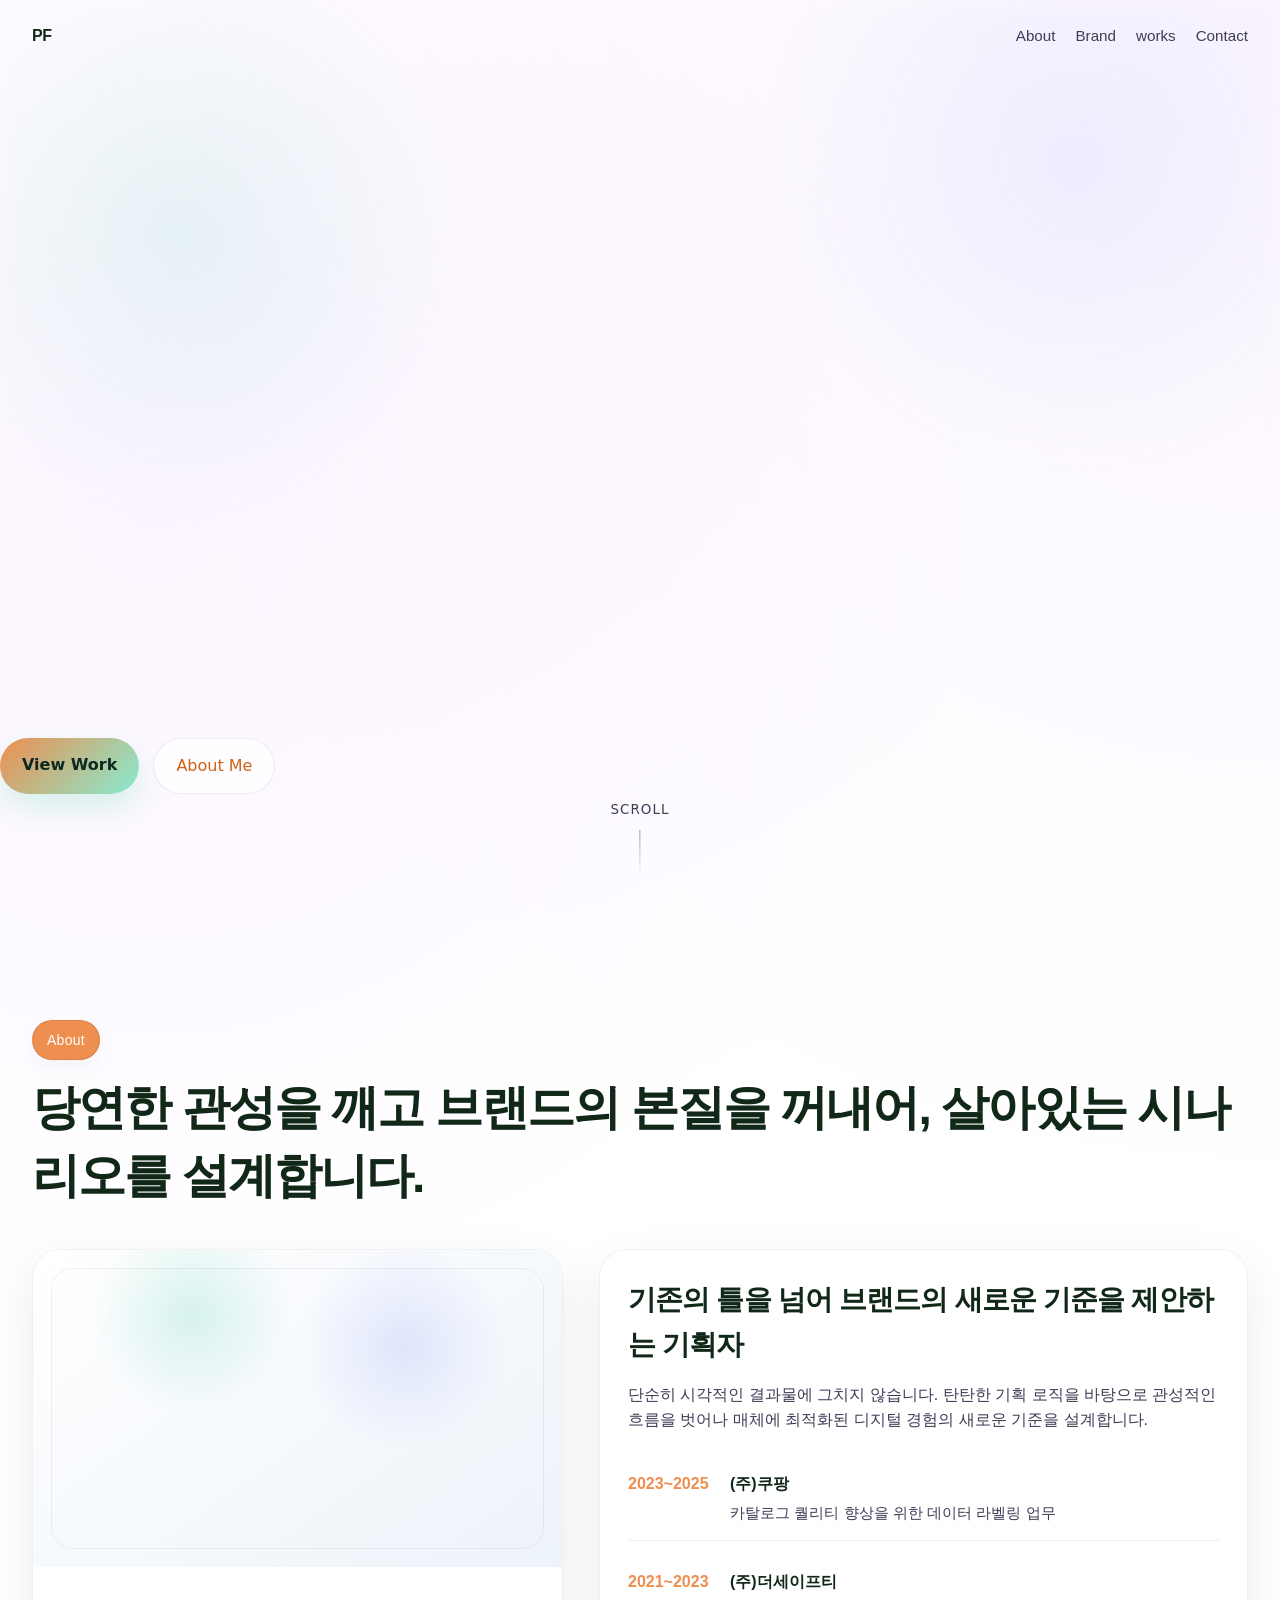
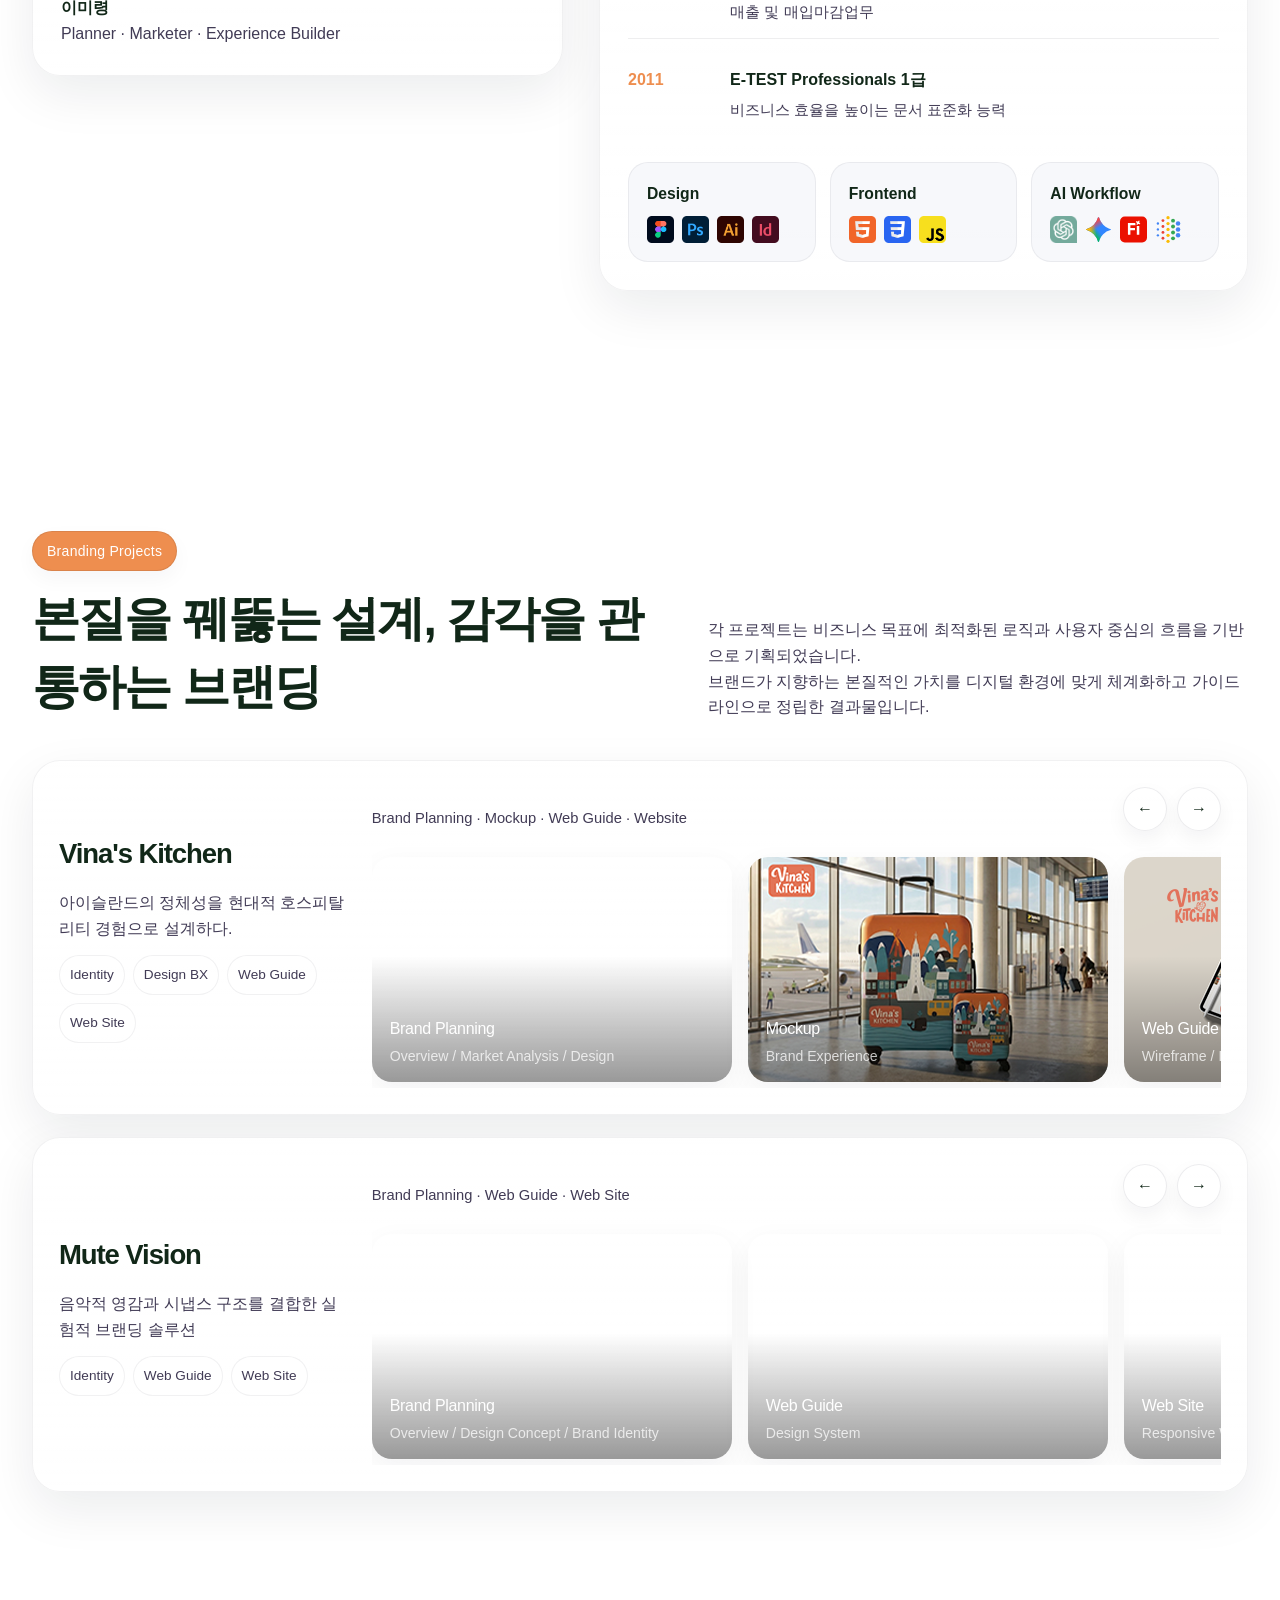
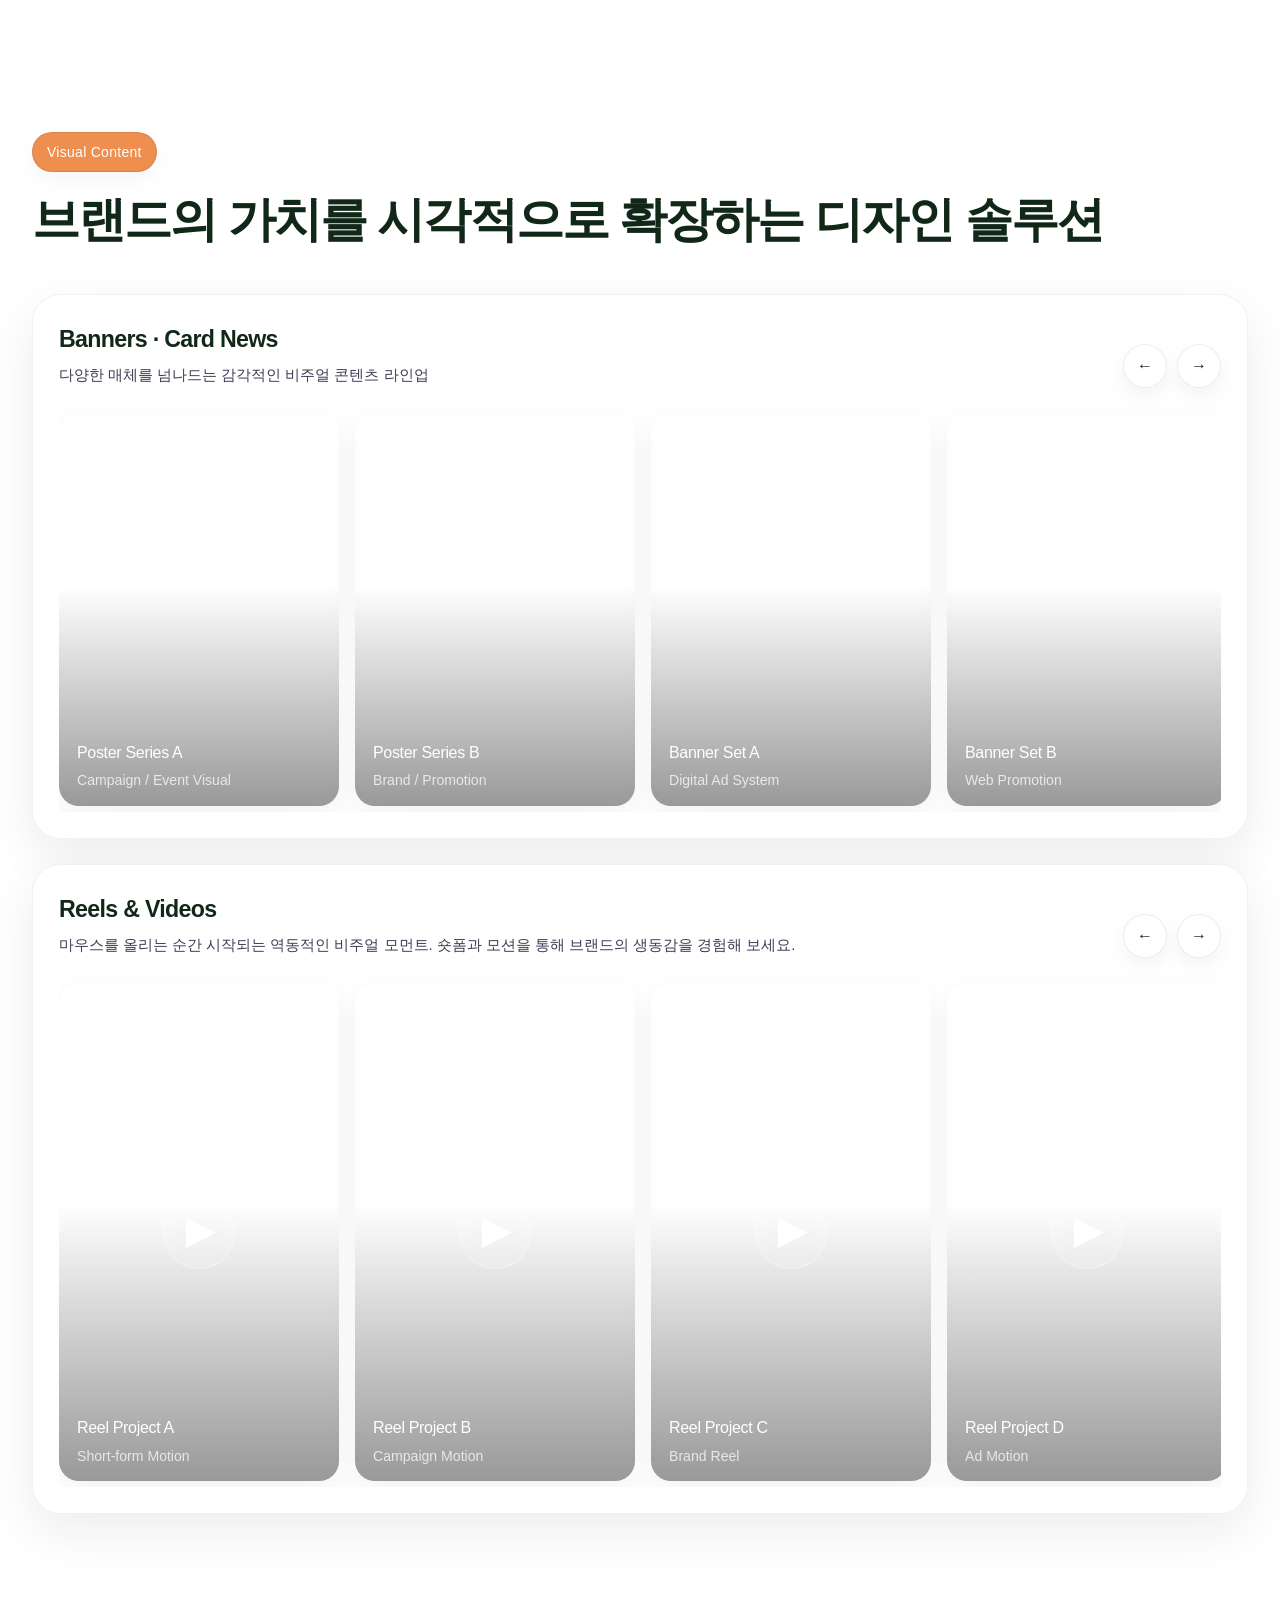
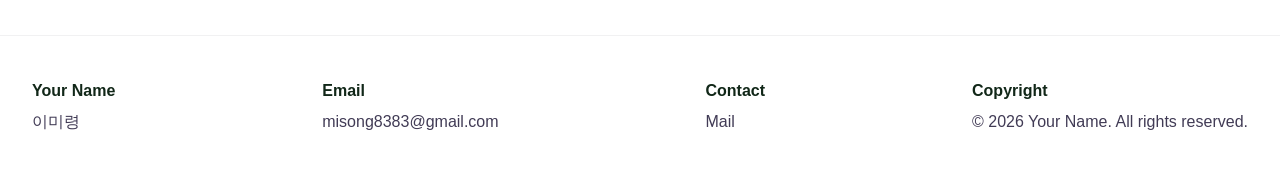
==== commit 38edaba1: "Update index.html" ====
--- a/index.html
+++ b/index.html
@@ -153,7 +153,7 @@
               <h3>Vina's Kitchen</h3>
               <p>
                 아이슬란드의 정체성을 현대적 호스피탈리티 경험으로
-                <br>설계하다.
+                설계하다.
               </p>
               <div class="brand-meta">
                 <span class="tag"><a href="vina'skitchen/guide/bi/guide.html" target="_blank">Identity</a></span>
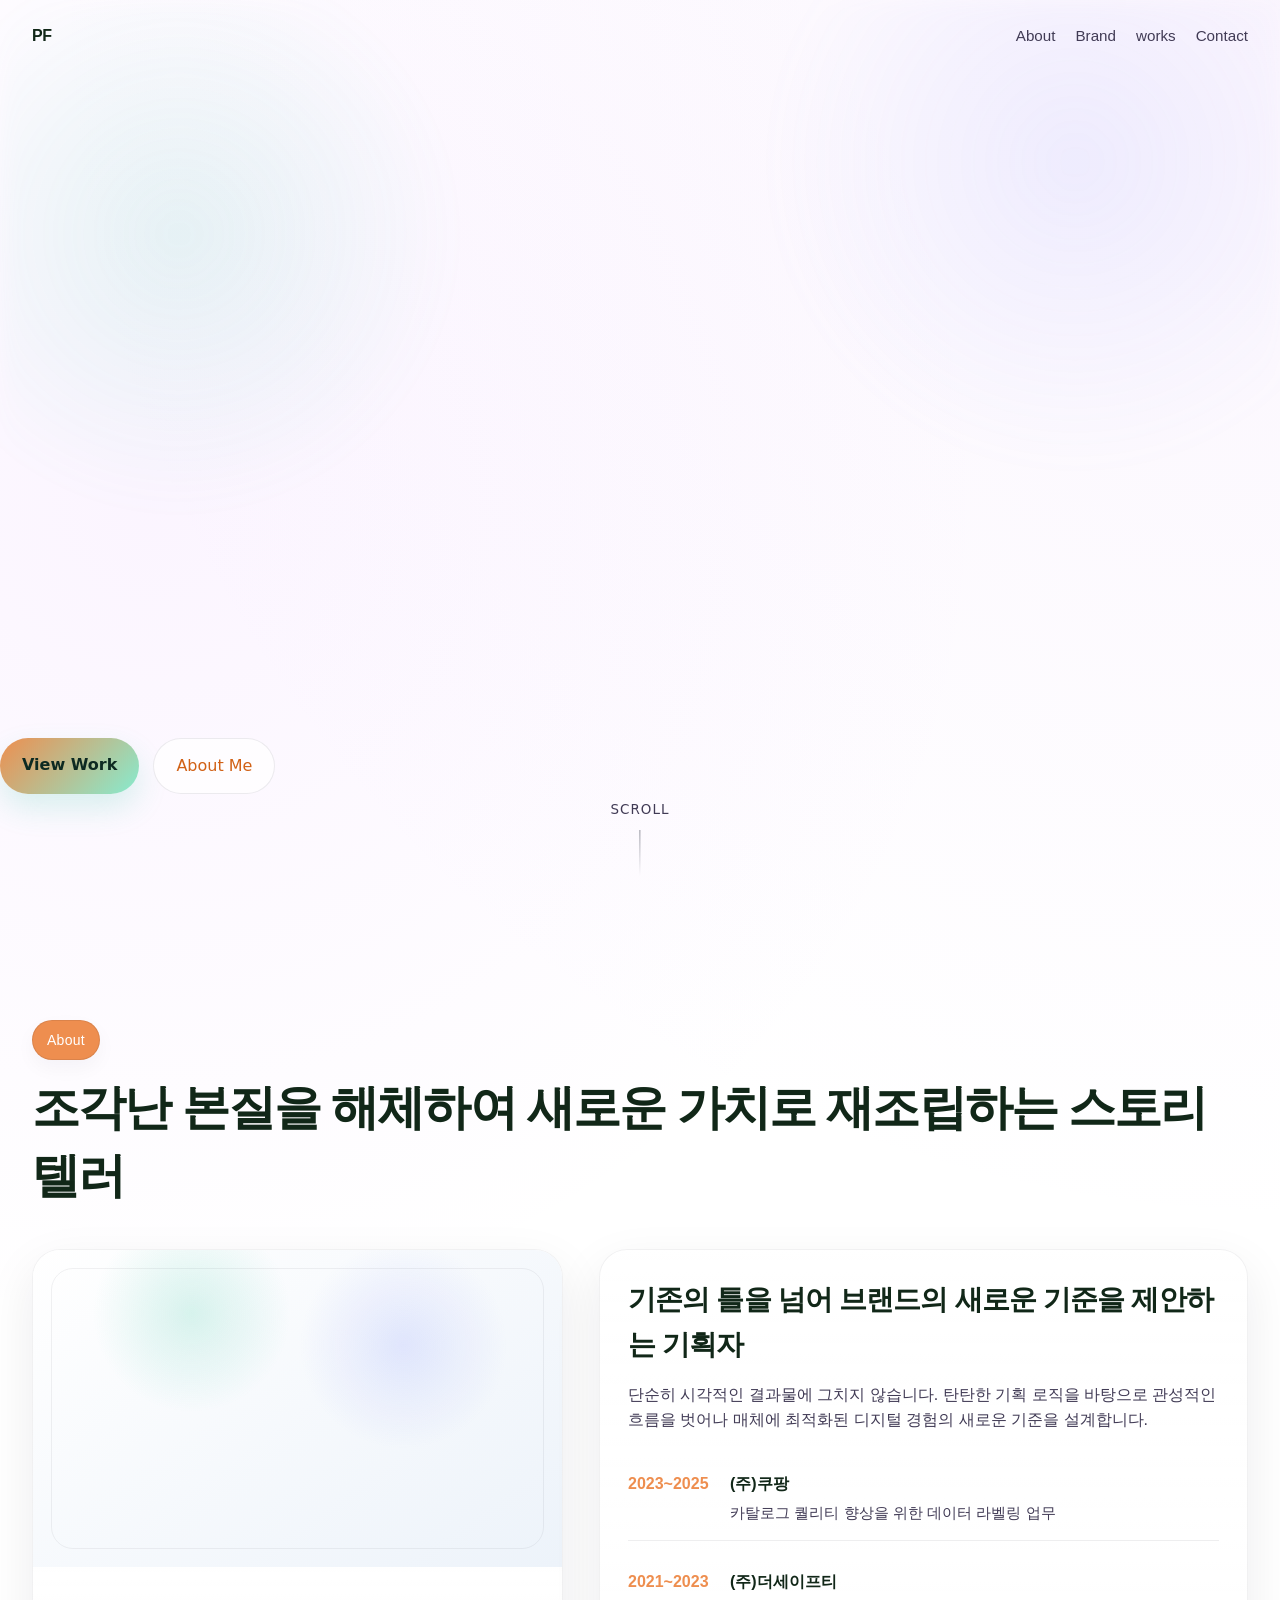
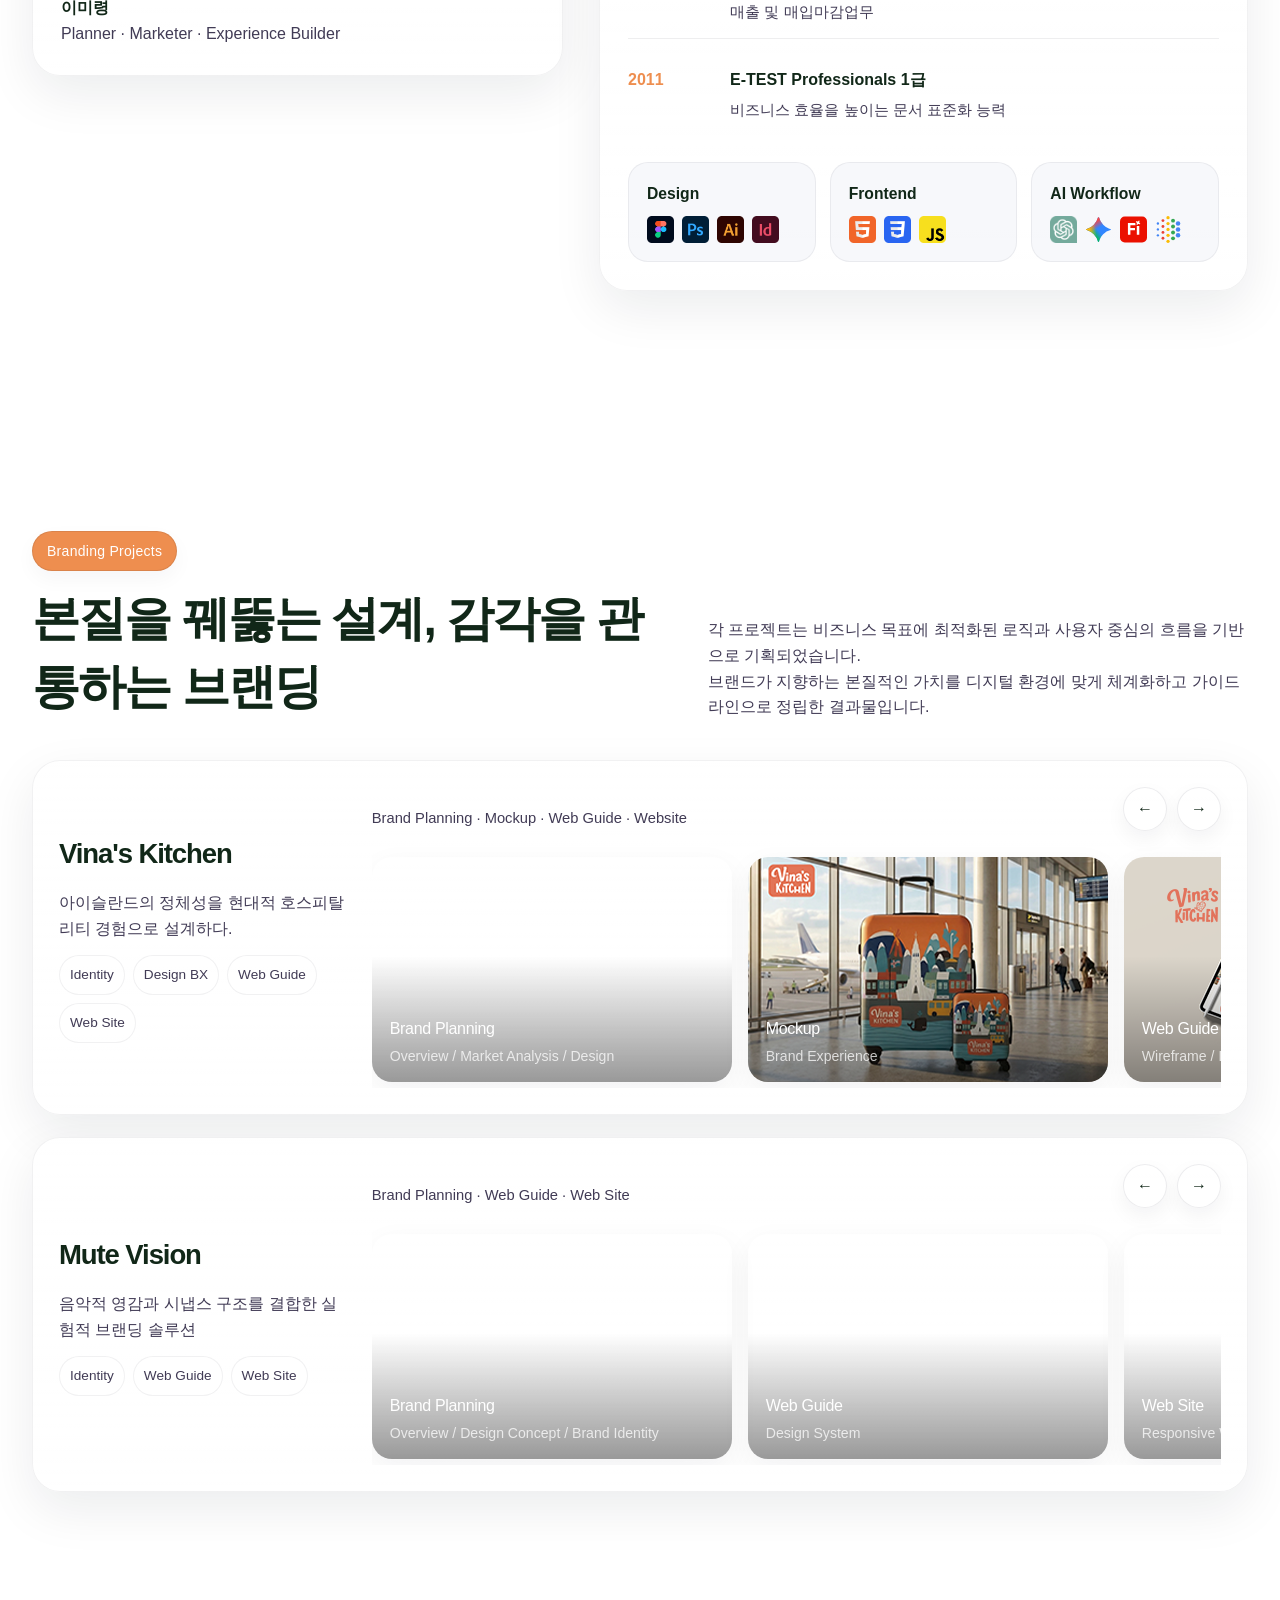
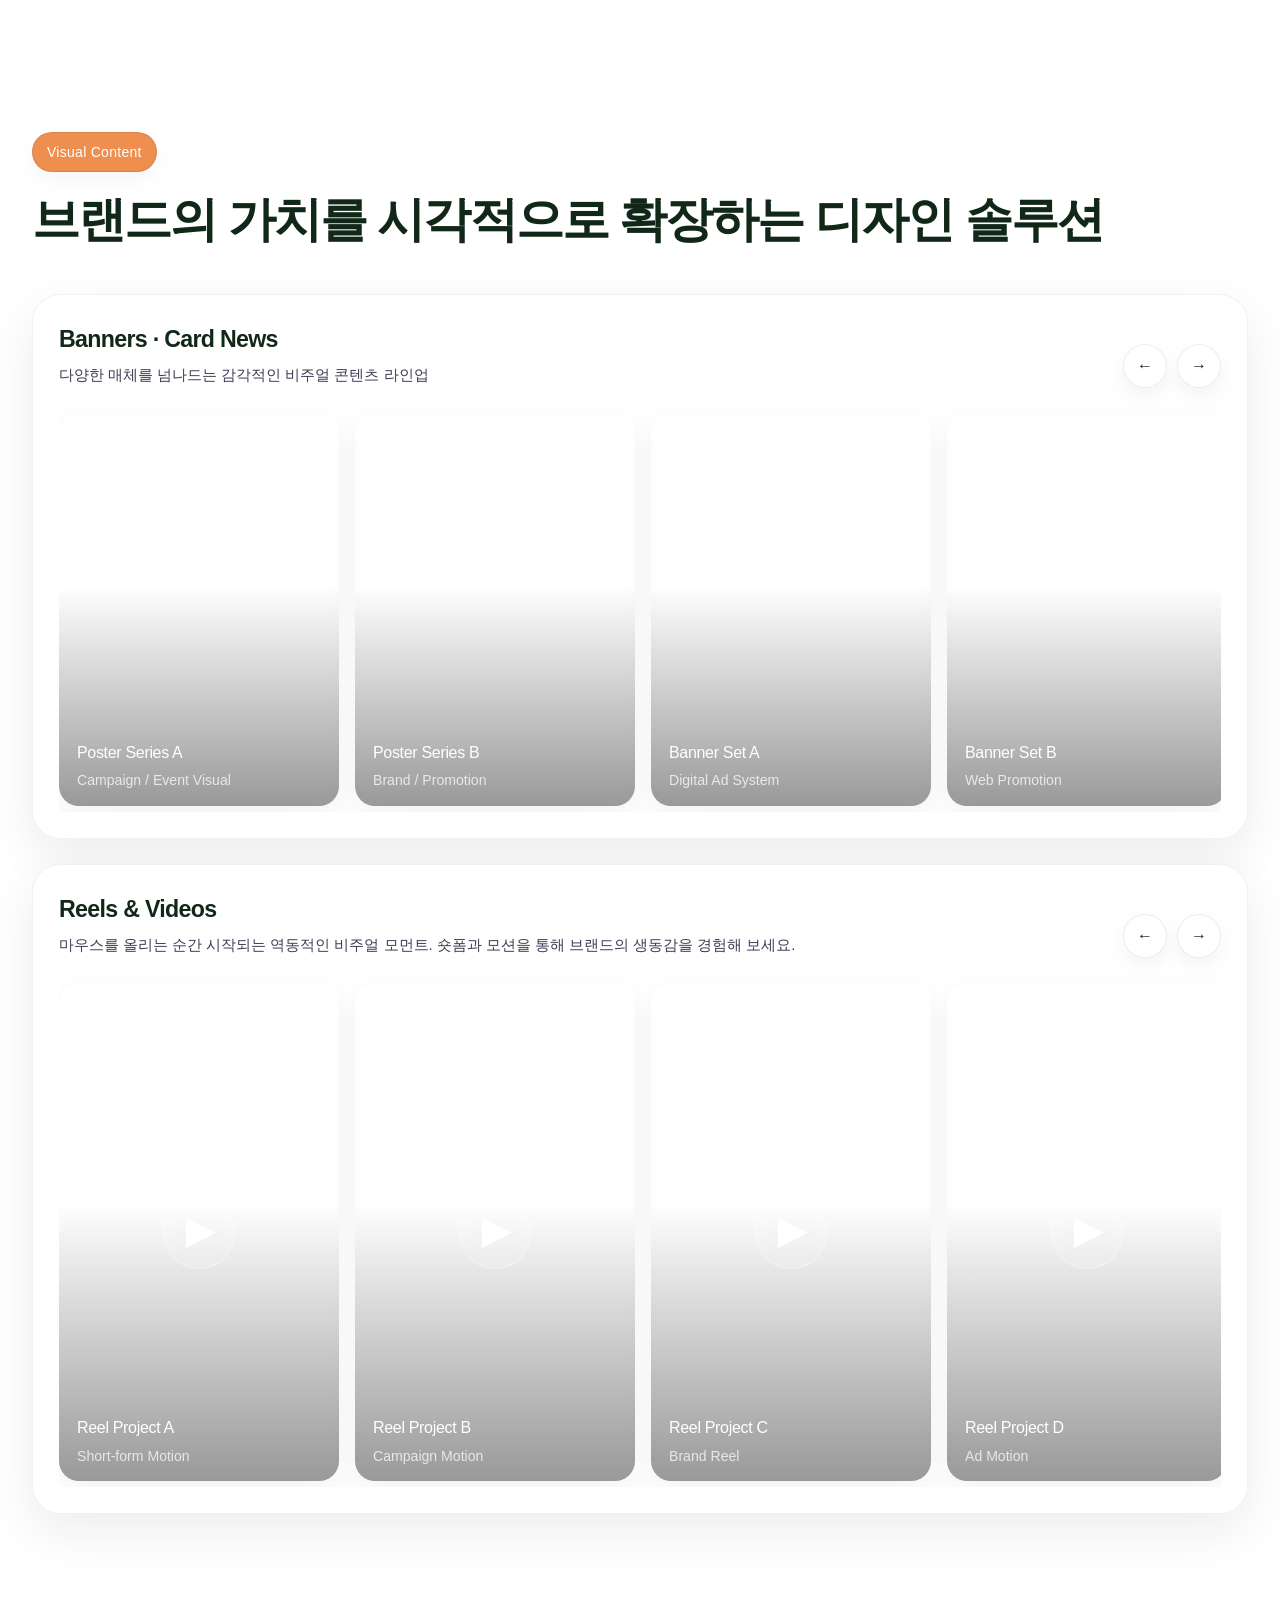
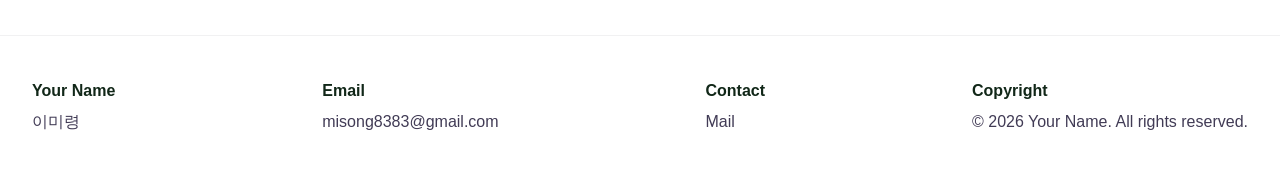
==== commit a5310f4c: "Update index.html" ====
--- a/index.html
+++ b/index.html
@@ -43,7 +43,7 @@
         <div class="section-head reveal reveal-scale">
           <div>
             <span class="eyebrow">About</span>
-            <h2>당연한 관성을 깨고 브랜드의 본질을 꺼내어, 살아있는 시나리오를 설계합니다.</h2>
+            <h2>조각난 본질을 해체하여 새로운 가치로 재조립하는 스토리텔러</h2>
           </div>
           <!-- <p>
             단순한 자기소개가 아니라, 경력·작업 방향·도구 역량을 동시에 보여줄 수 있도록 설계한 영역입니다.
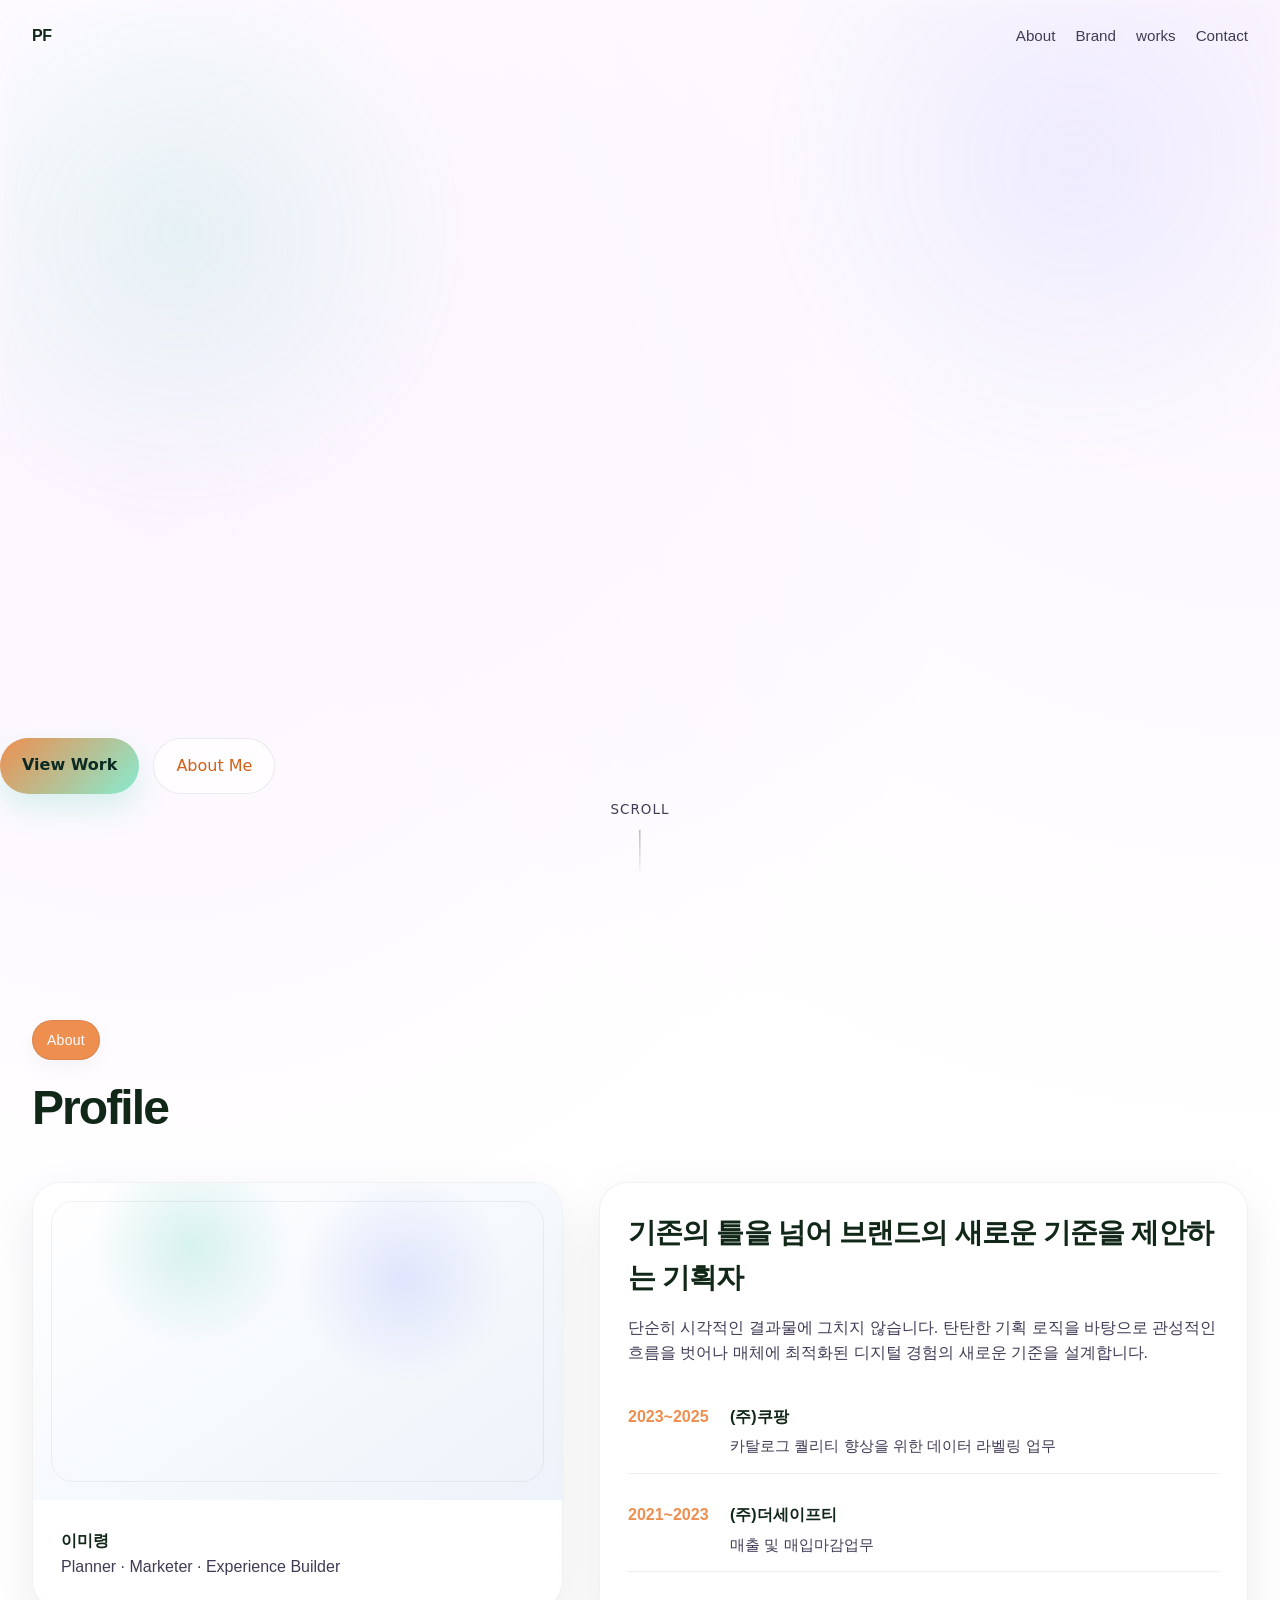
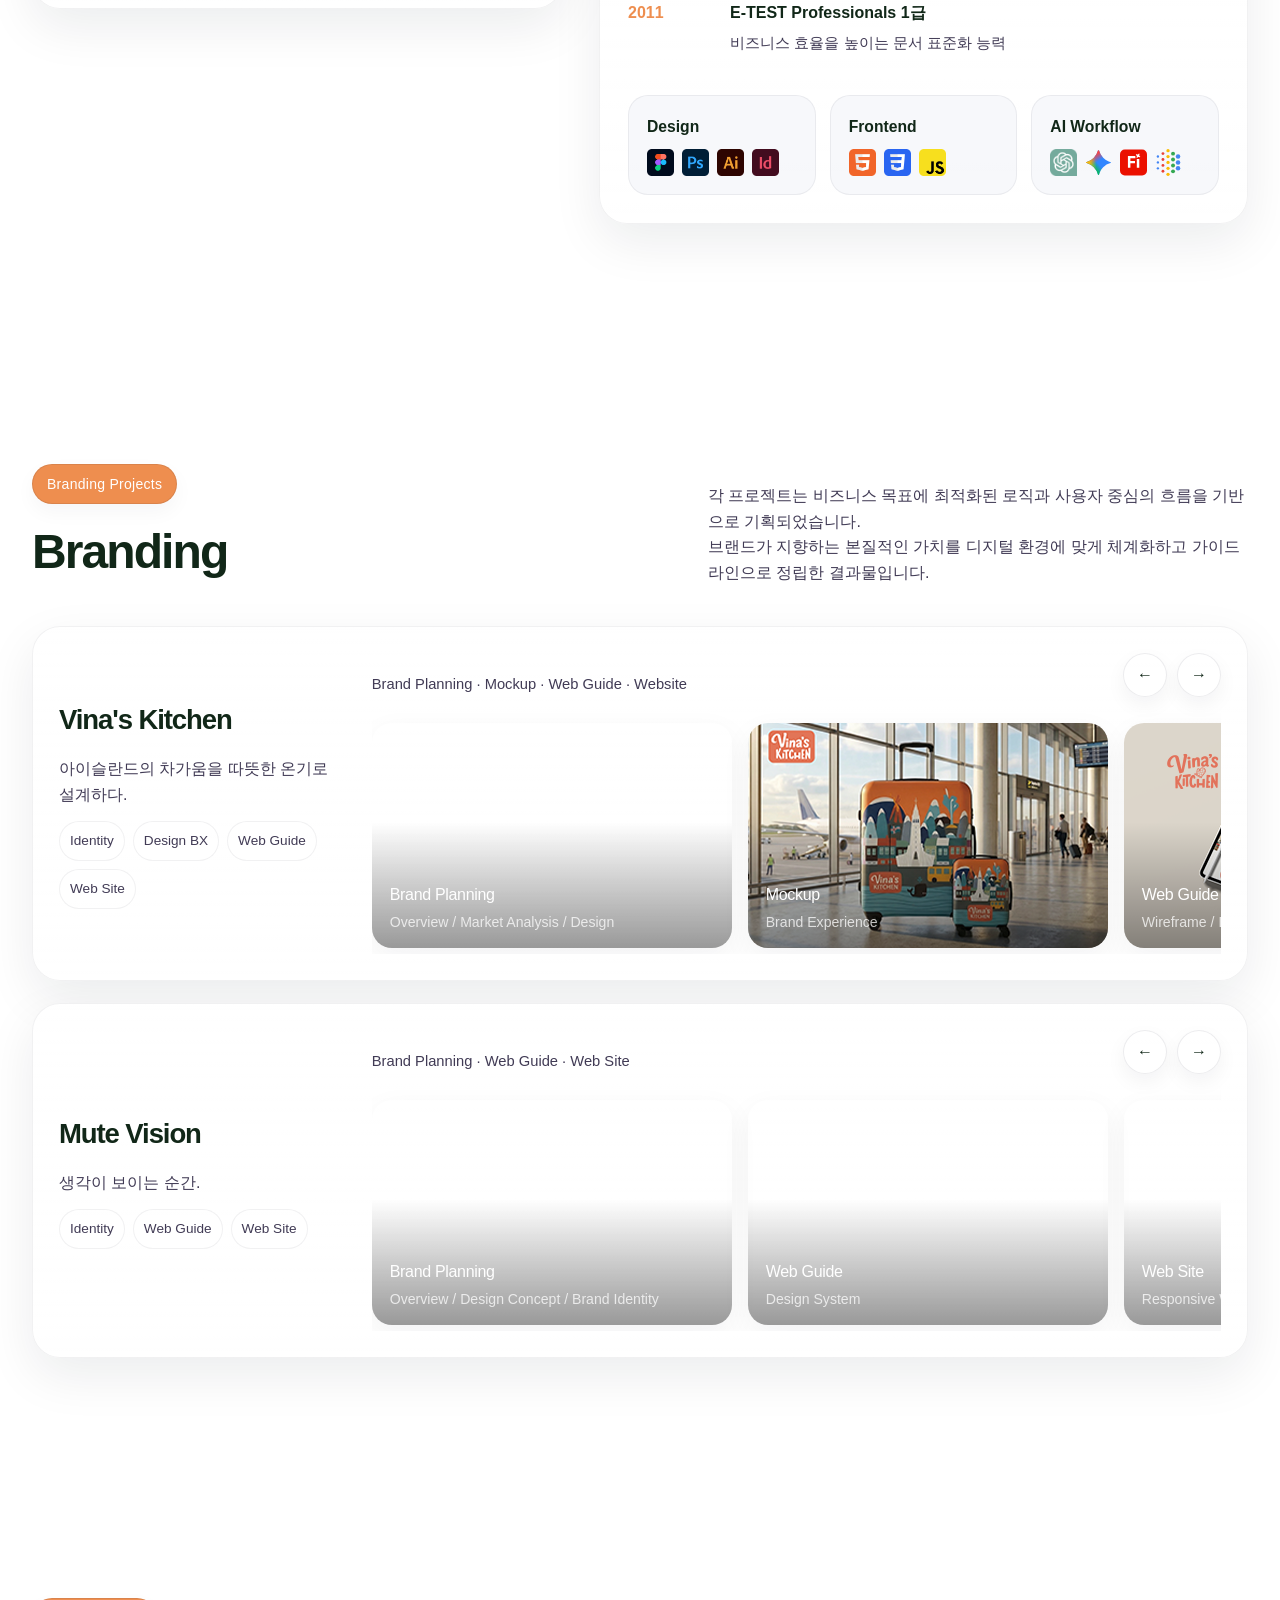
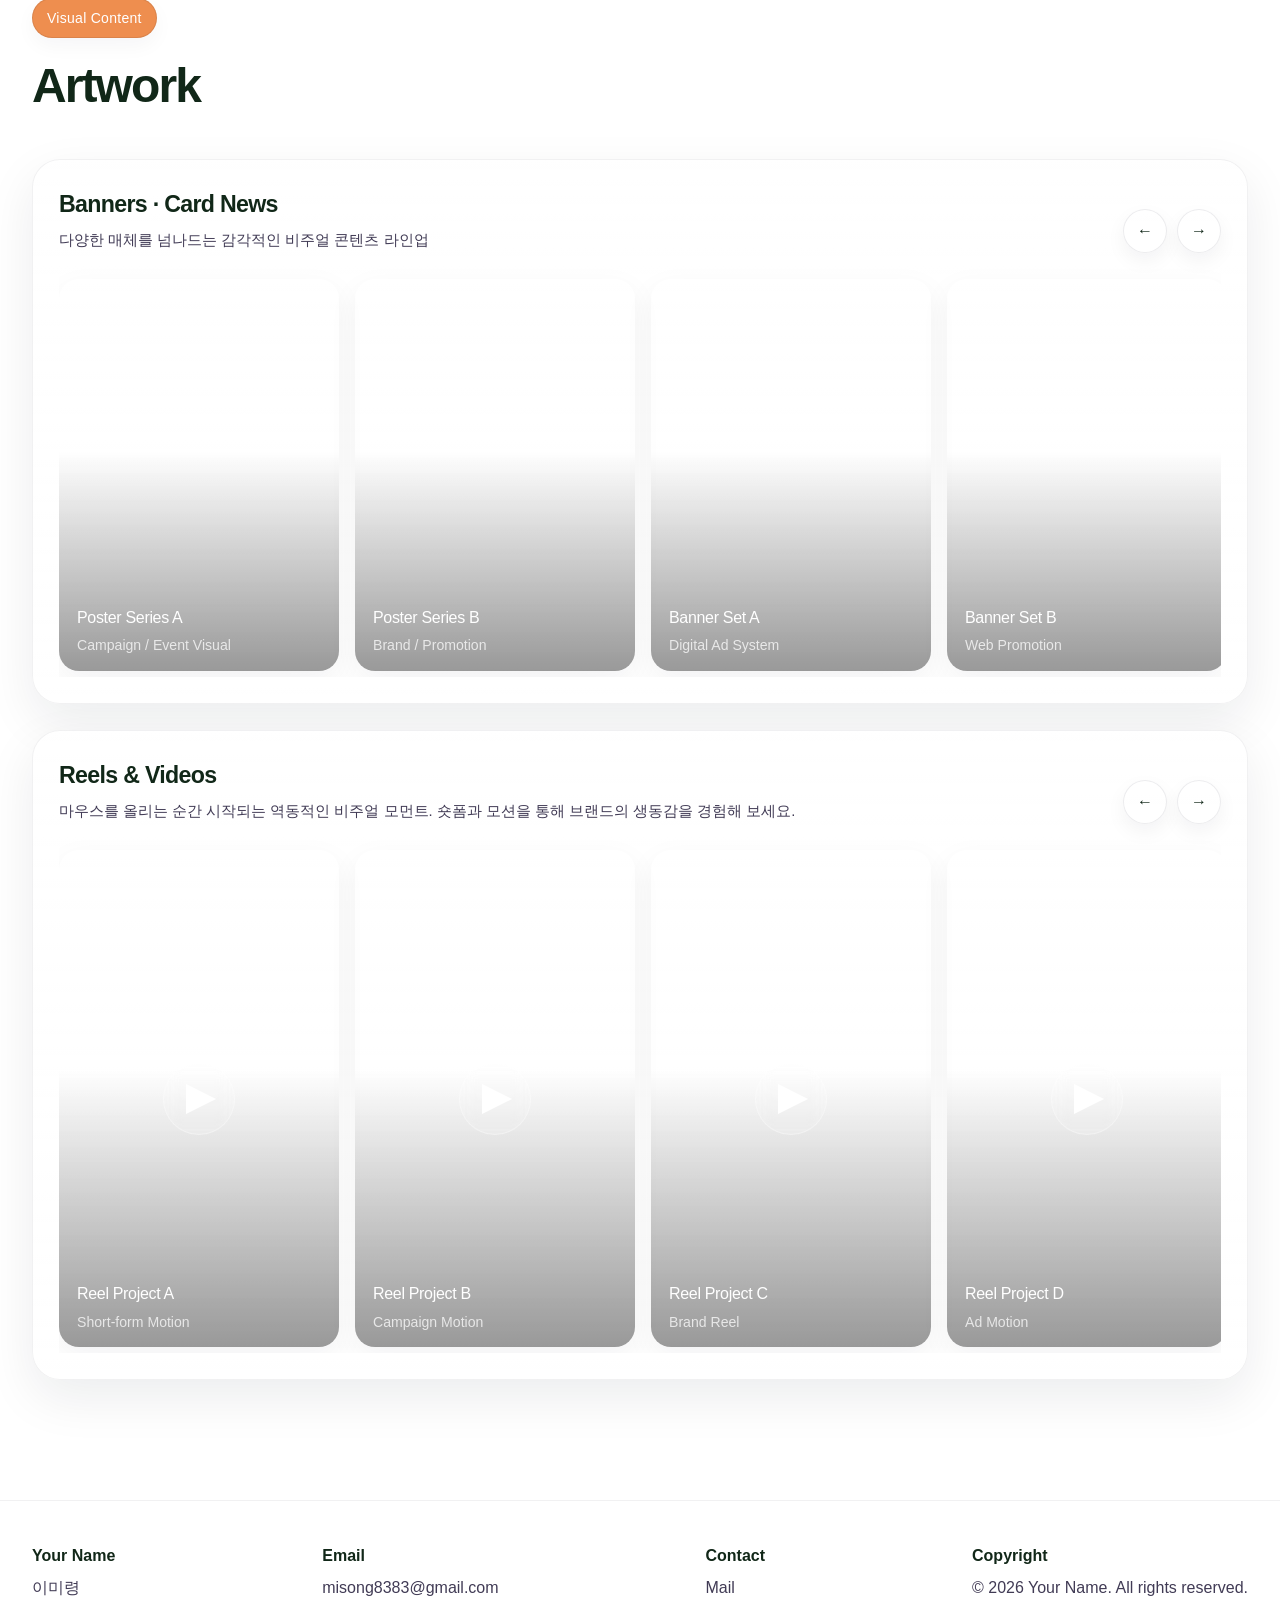
==== commit 2bdaf032: "Add files via upload" ====
--- a/index.html
+++ b/index.html
@@ -43,7 +43,7 @@
         <div class="section-head reveal reveal-scale">
           <div>
             <span class="eyebrow">About</span>
-            <h2>조각난 본질을 해체하여 새로운 가치로 재조립하는 스토리텔러</h2>
+            <h2>Profile</h2>
           </div>
           <!-- <p>
             단순한 자기소개가 아니라, 경력·작업 방향·도구 역량을 동시에 보여줄 수 있도록 설계한 영역입니다.
@@ -140,7 +140,7 @@
         <div class="section-head reveal reveal-scale">
           <div>
             <span class="eyebrow">Branding Projects</span>
-            <h2>본질을 꿰뚫는 설계, 감각을 관통하는 브랜딩</h2>
+            <h2>Branding</h2>
           </div>
           <p>
             각 프로젝트는 비즈니스 목표에 최적화된 로직과 사용자 중심의 흐름을 기반으로 기획되었습니다.
@@ -152,7 +152,7 @@
             <div class="brand-info">
               <h3>Vina's Kitchen</h3>
               <p>
-                아이슬란드의 정체성을 현대적 호스피탈리티 경험으로
+                아이슬란드의 차가움을 따뜻한 온기로
                 설계하다.
               </p>
               <div class="brand-meta">
@@ -231,7 +231,7 @@
             <div class="brand-info">
               <h3>Mute Vision</h3>
               <p>
-                음악적 영감과 시냅스 구조를 결합한 실험적 브랜딩 솔루션
+                생각이 보이는 순간.
               </p>
               <div class="brand-meta">
                 <span class="tag"><a href="mutevision/guide/bi/guide.html" target="_blank">Identity</a></span>
@@ -318,7 +318,7 @@
         <div class="section-head reveal reveal-scale">
           <div>
             <span class="eyebrow">Visual Content</span>
-            <h2>브랜드의 가치를 시각적으로 확장하는 디자인 솔루션</h2>
+            <h2>Artwork</h2>
           </div>
           <!-- <p>
             정지형 비주얼 작업은 한 줄 안에서 함께 보여주고, 영상 작업은 별도 행으로 분리해 흐름이 자연스럽도록 정리했습니다.
@@ -680,4 +680,4 @@
 
 </body>
 
-</html>
+</html>
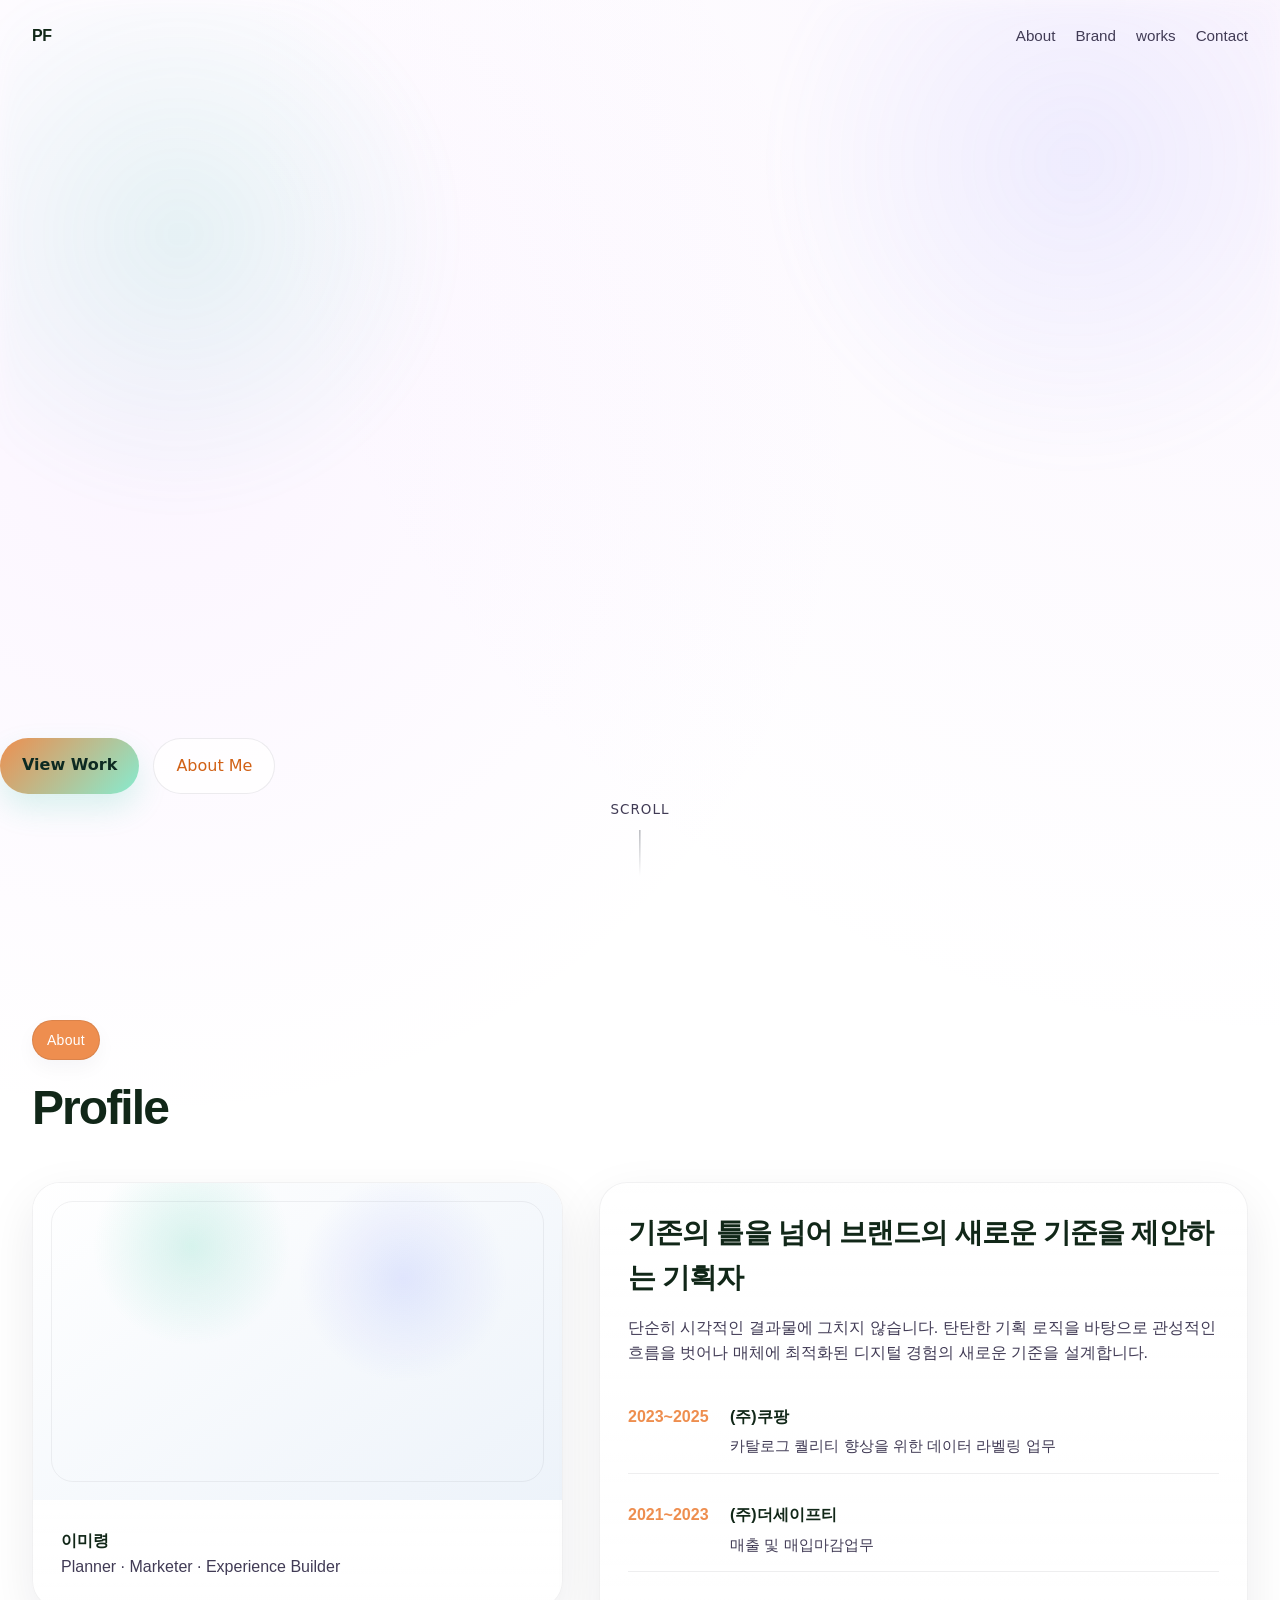
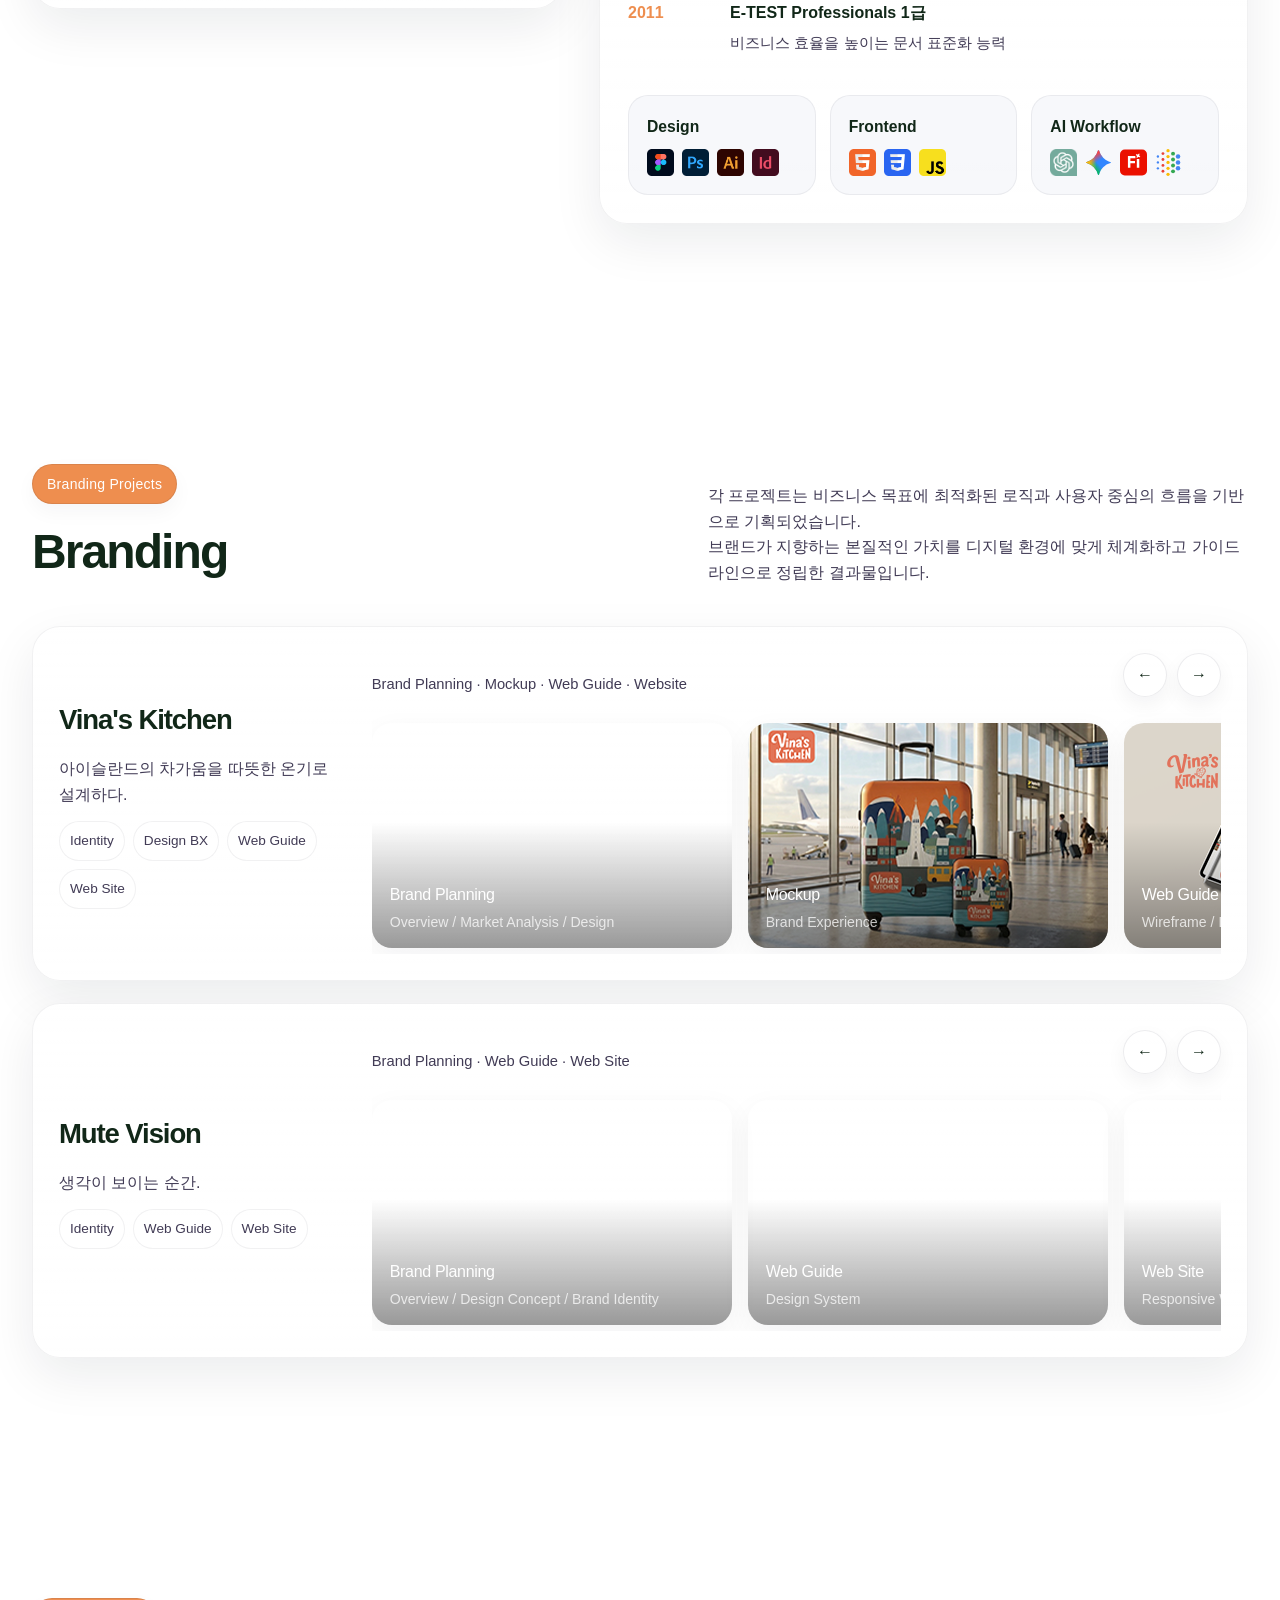
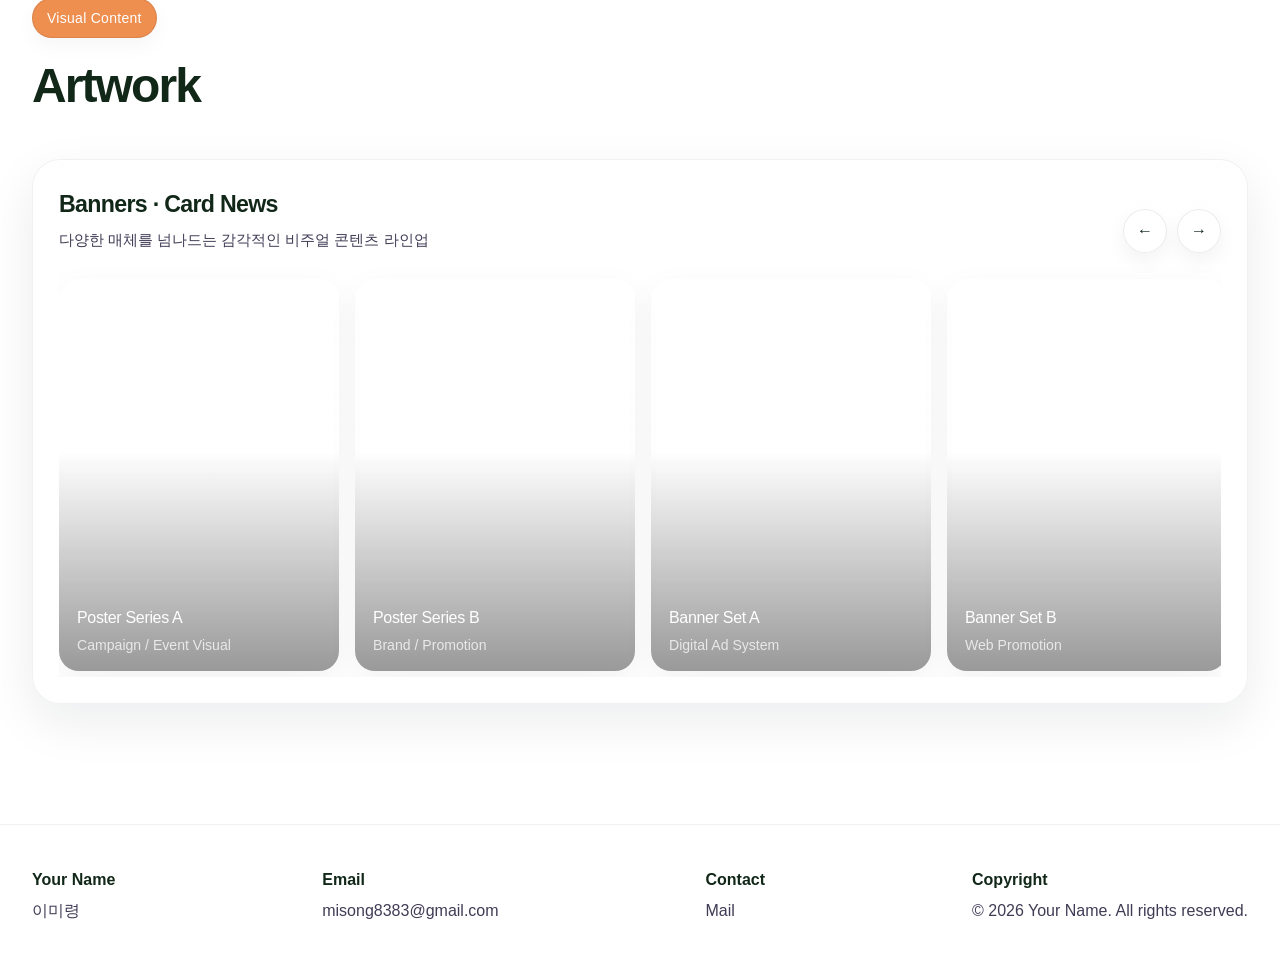
==== commit e4eb9d6e: "Add files via upload" ====
--- a/index.html
+++ b/index.html
@@ -149,7 +149,8 @@
         </div>
         <div class="brand-stack">
           <section class="card brand-row reveal reveal-scale">
-            <div class="brand-info">
+            <div class="brand-info brand1_color">
+              <!-- 브랜드별 색상  brand2_color-->
               <h3>Vina's Kitchen</h3>
               <p>
                 아이슬란드의 차가움을 따뜻한 온기로
@@ -159,7 +160,7 @@
                 <span class="tag"><a href="vina'skitchen/guide/bi/guide.html" target="_blank">Identity</a></span>
                 <span class="tag"><a href="vina'skitchen/guide/bx/guide.html" target="_blank">Design BX</a></span>
                 <span class="tag"><a href="vina'skitchen/guide/web/guide.html" target="_blank">Web Guide</a></span>
-                <span class="tag"><a href="https://lml0512.github.io/vinas_kitchen/" target="_blank">Web Site</a></span>
+                <span class="tag point-color"><a href="https://lml0512.github.io/vinas_kitchen/" target="_blank">Web Site</a></span>
                 <!-- <span class="tag"><a href="#" target="_blank">Video Guide</a></span>
                 <span class="tag"><a href="#" target="_blank">App</a></span> -->
               </div>
@@ -228,7 +229,8 @@
             </div>
           </section>
           <section class="card brand-row reveal reveal-scale">
-            <div class="brand-info">
+            <div class="brand-info brand2_color">
+              <!-- 브랜드별 색상  brand2_color-->
               <h3>Mute Vision</h3>
               <p>
                 생각이 보이는 순간.
@@ -238,7 +240,7 @@
                 <!-- <span class="tag"><a href="#" target="_blank">Design BX</a></span> -->
                 <span class="tag"><a href="mutevision/guide/event/guide.html"" target=" _blank">Web
                     Guide</a></span>
-                <span class="tag"><a href="https://lml0512.github.io/mute_vision/" target="_blank">Web Site</a></span>
+                <span class="tag point-color"><a href="https://lml0512.github.io/mute_vision/" target="_blank">Web Site</a></span>
                 <!-- <span class="tag"><a href="#" target="_blank">Video Guide</a></span>
                 <span class="tag"><a href="#" target="_blank">App</a></span> -->
               </div>
@@ -437,7 +439,7 @@
               </article>
             </div>
           </section>
-          <section class="card work-row reveal reveal-scale">
+          <!-- <section class="card work-row reveal reveal-scale">
             <div class="work-row-head">
               <div>
                 <h3>Reels &amp; Videos</h3>
@@ -521,7 +523,7 @@
                   <span>Brand Intro</span>
                 </div>
               </article>
-              <!-- <article class="reels-thumb thumb-card modal-card" data-modal-title="Reel Project F"
+              <article class="reels-thumb thumb-card modal-card" data-modal-title="Reel Project F"
                 data-modal-description="브랜드 인트로 영상입니다." data-modal-role="Motion Design / Short-form"
                 data-modal-tools="Premiere Pro, AI Video" data-modal-video="Reel preview area"
                 data-modal-link="https://example.com">
@@ -535,9 +537,9 @@
                   <strong>Reel Project F</strong>
                   <span>Brand Intro</span>
                 </div>
-              </article> -->
-            </div>
-          </section>
+              </article>
+            </div>
+          </section> -->
         </div>
       </div>
     </section>
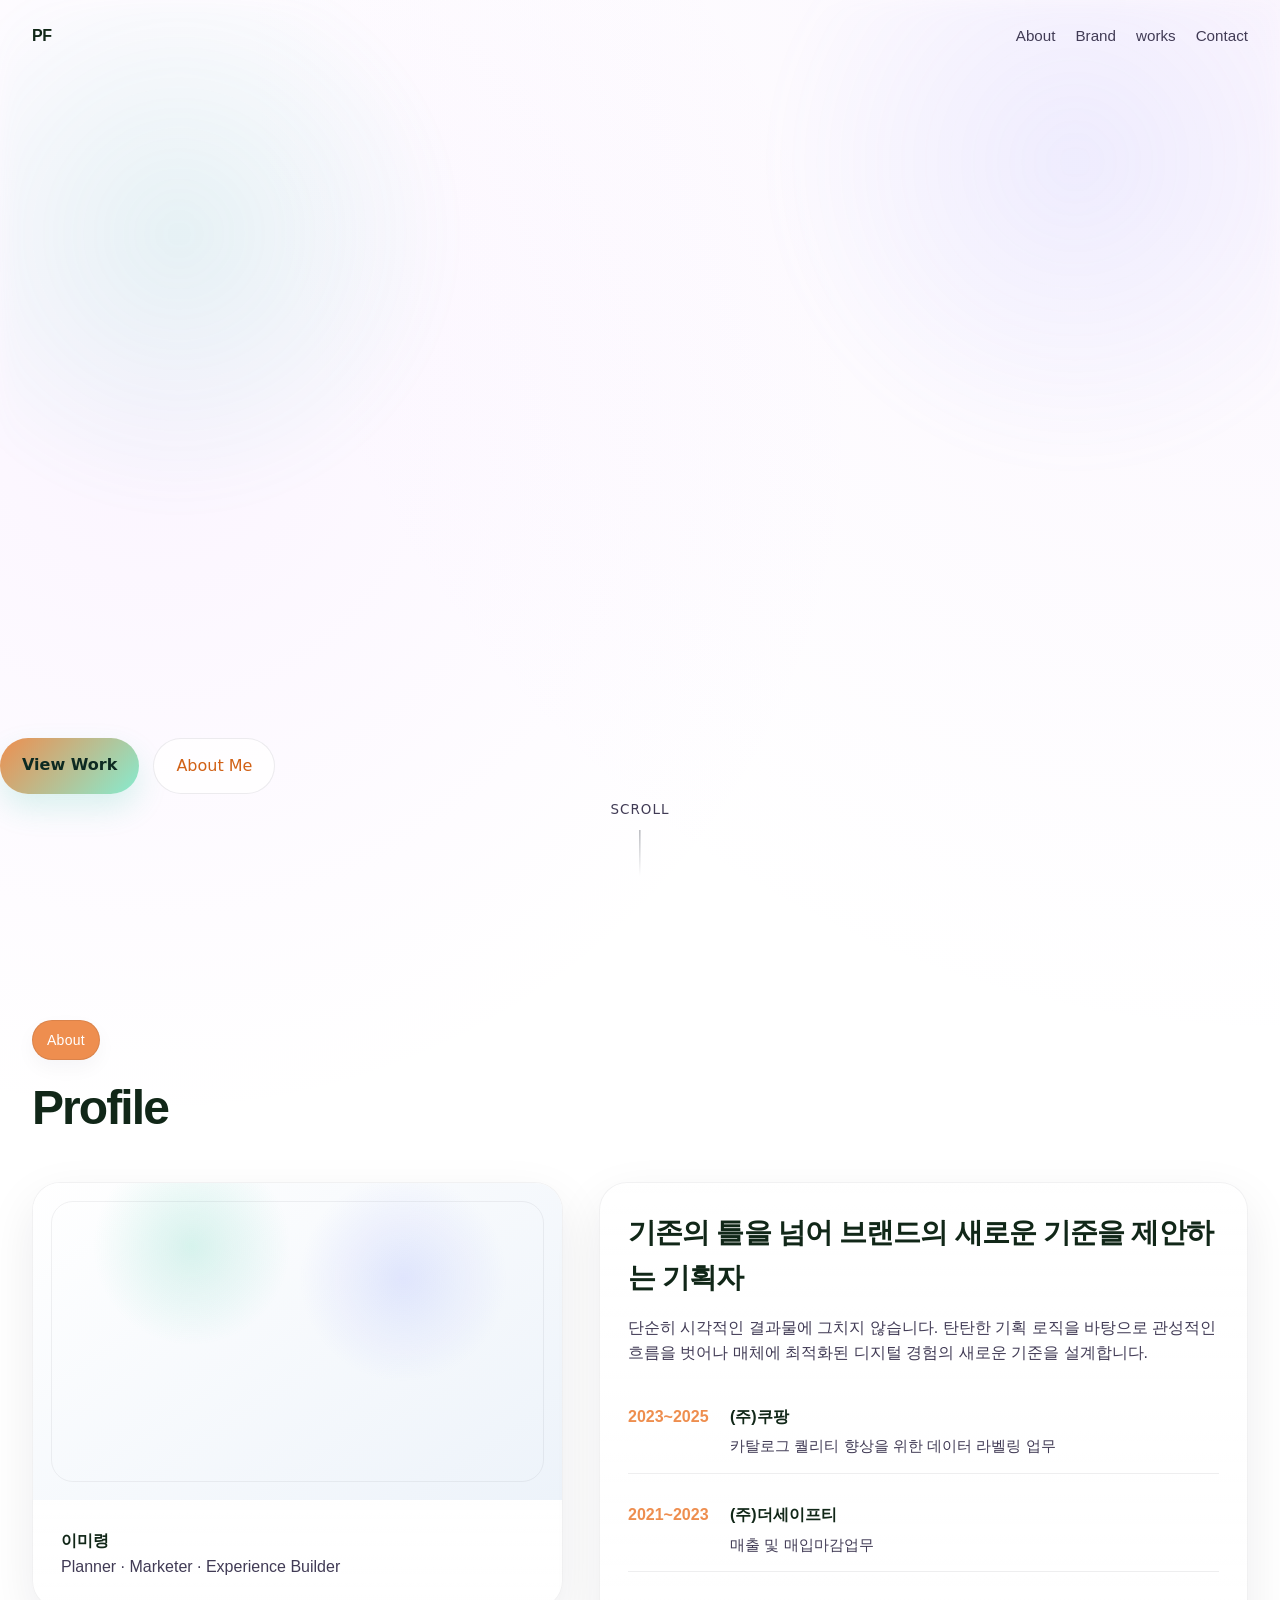
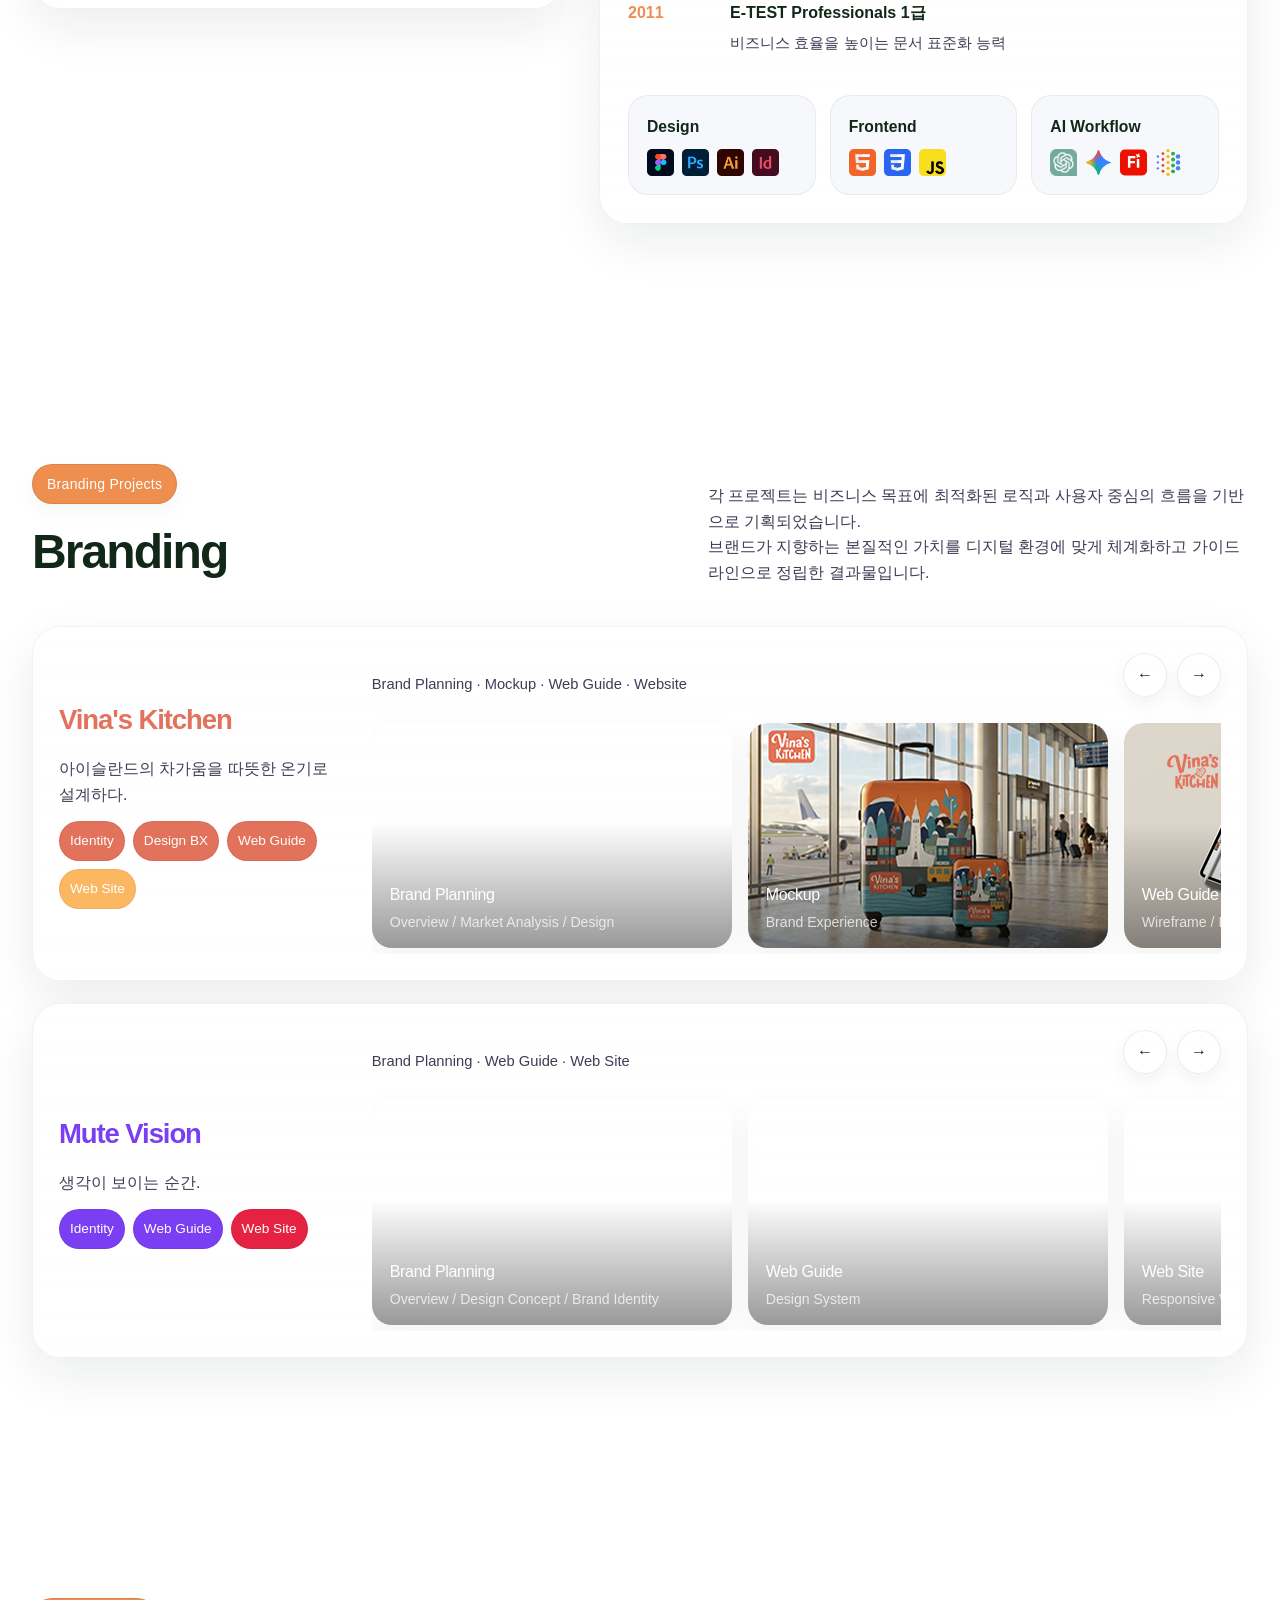
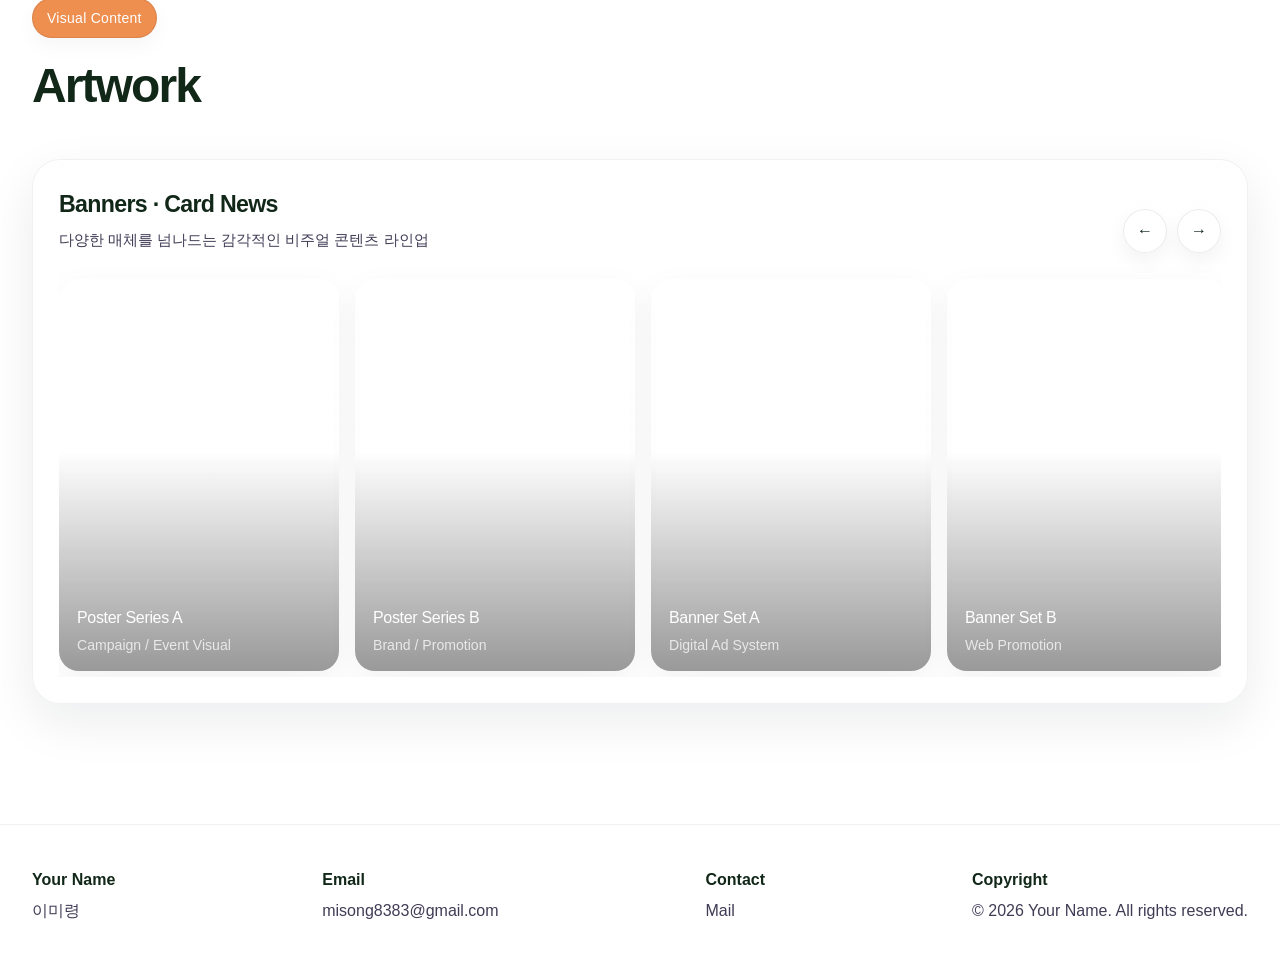
==== commit e1872f03: "Update index.html" ====
--- a/index.html
+++ b/index.html
@@ -203,11 +203,12 @@
                     <div class="thumb-overlay"><strong>Web Guide</strong><span>Wireframe / Design System / Site Map / Output</span></div>
                   </a>
                 </article>
-                <article class="thumb-card brand-thumb">
+               <article class="thumb-card brand-thumb">
+                  <a href="https://lml0512.github.io/vinas_kitchen/" target="_blank">
                   <video class="thumb-video" autoplay muted loop playsinline>
                     <source src="assets/video/brand1_video4.mp4" type="video/mp4" />
                   </video>
-                  <a href="https://lml0512.github.io/vinas_kitchen/" target="_blank">
+                  
                     <img alt="brand" src="assets/img/website_mockup_final.png" />
                     <div class="thumb-overlay"><strong>Website</strong><span>Adaptive Web</span></div>
                   </a>
@@ -682,4 +683,4 @@
 
 </body>
 
-</html>+</html>
--- a/assets/css/style.css
+++ b/assets/css/style.css
@@ -679,7 +679,57 @@
       font-size: 1.72rem;
       letter-spacing: -0.04em;
     }
-
+/* 브랜드별 색상 start */
+/* 이 부분을 지우면 포트폴리오 메인 컬러를 사용하실 수 있습니다. */
+.brand1_color h3 {
+  color: #e2725b;
+}
+
+.brand1_color .tag a {
+  background-color: #e2725b;
+  color: #fff;
+}
+
+.brand1_color .tag a:hover {
+  background-color: #fcb763;
+  color: #fff;
+}
+
+.brand1_color .point-color a {
+  background-color: #fcb763;
+  color: #fff;
+}
+
+.brand1_color .point-color a:hover {
+  background-color: #e2725b;
+  color: #fff;
+}
+
+.brand2_color h3 {
+  color: #7a3ff2;
+}
+
+.brand2_color .tag a {
+  background-color: #7a3ff2;
+  color: #fff;
+}
+
+.brand2_color .tag a:hover {
+  background-color: #e52241;
+  color: #fff;
+}
+
+.brand2_color .point-color a {
+  background-color: #e52241;
+  color: #fff;
+}
+
+.brand2_color .point-color a:hover {
+  background-color: #7a3ff2;
+  color: #fff;
+}
+
+/* 브랜드별 색상 end */
     .brand-info p {
       margin: 0;
       color: var(--text-muted);
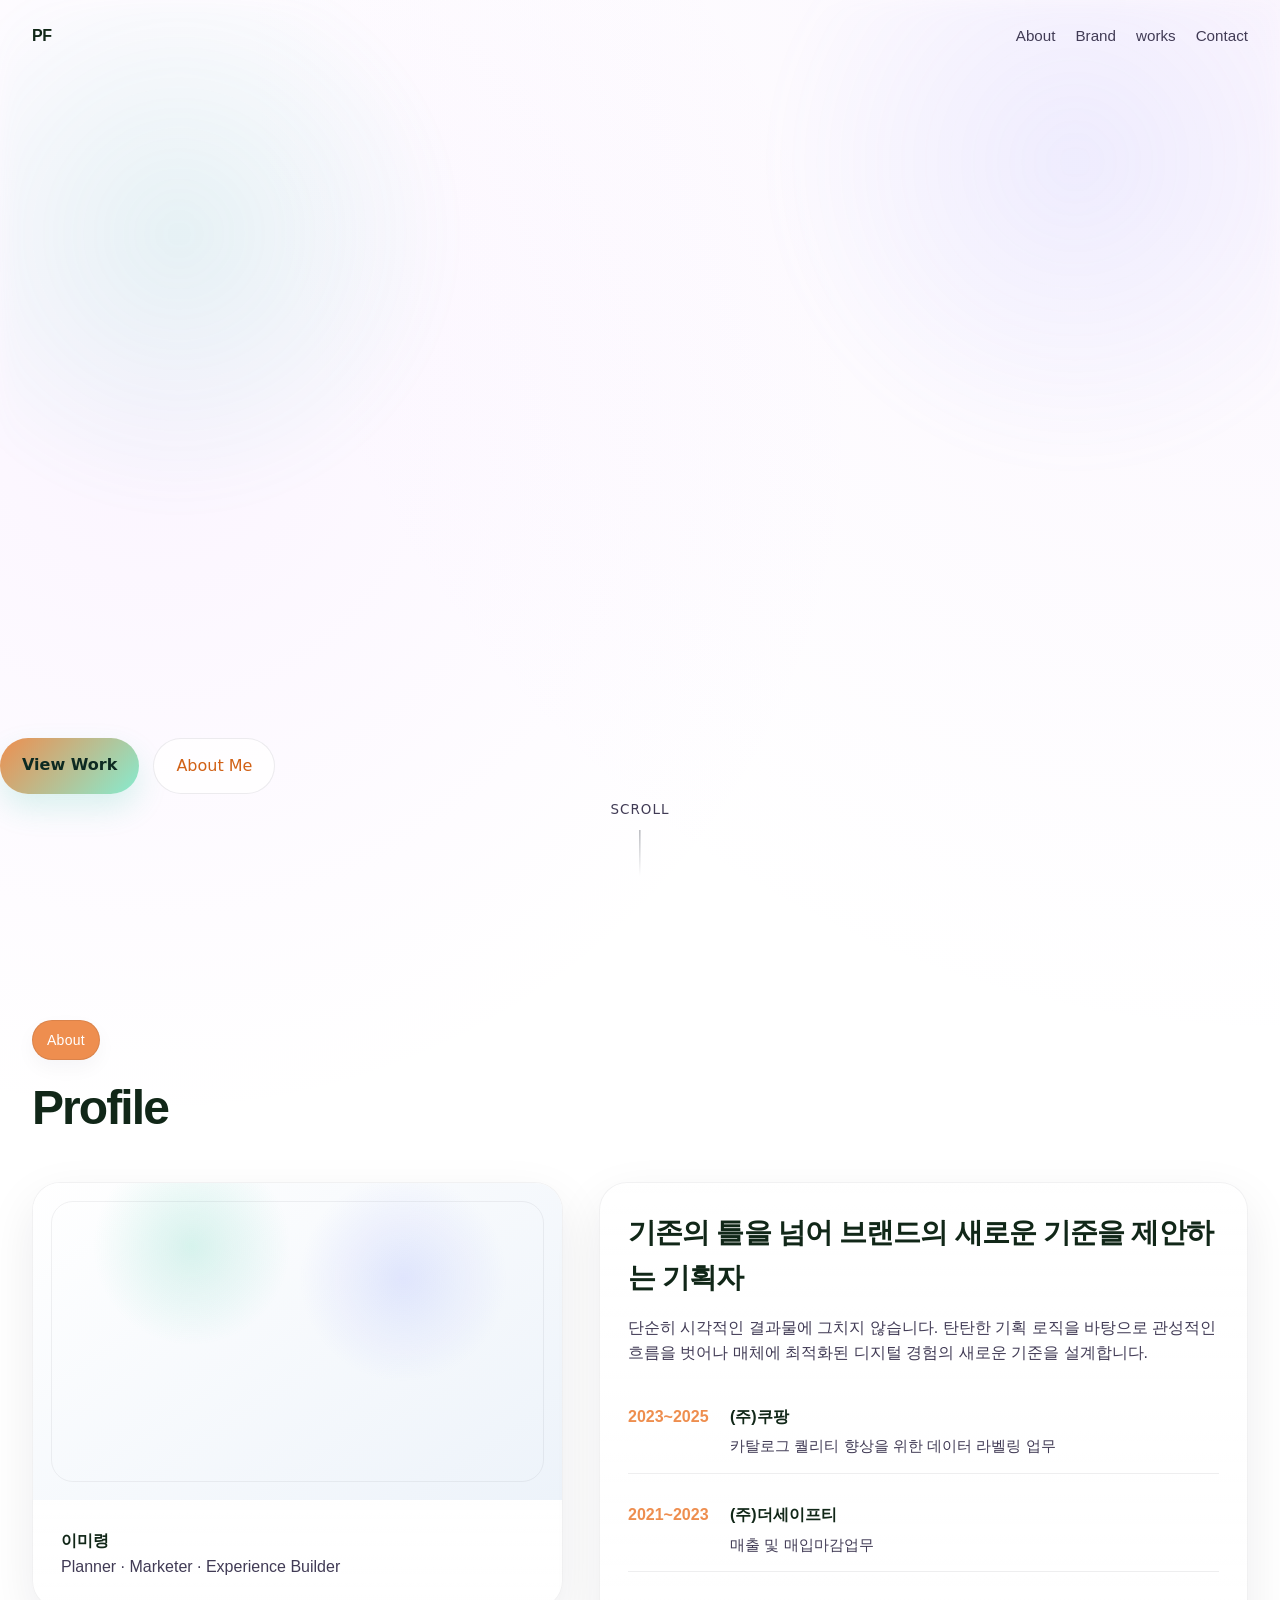
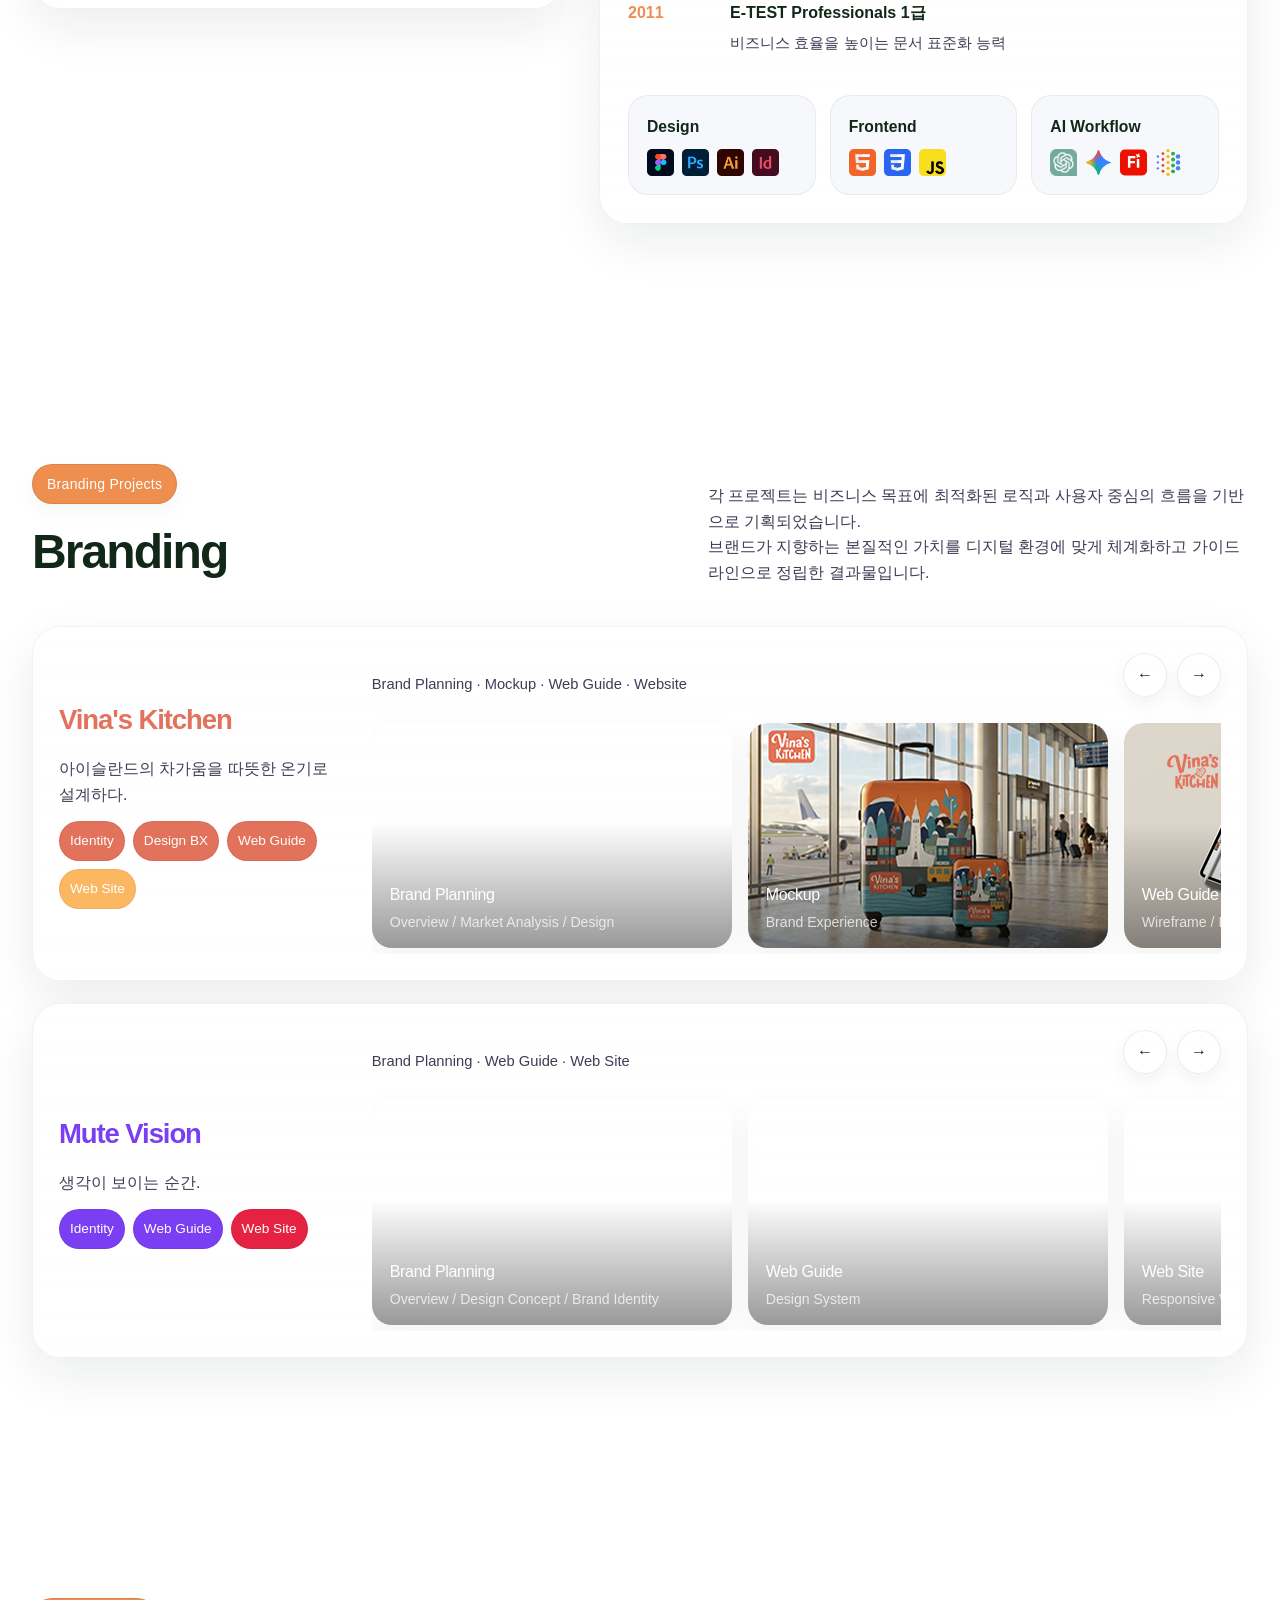
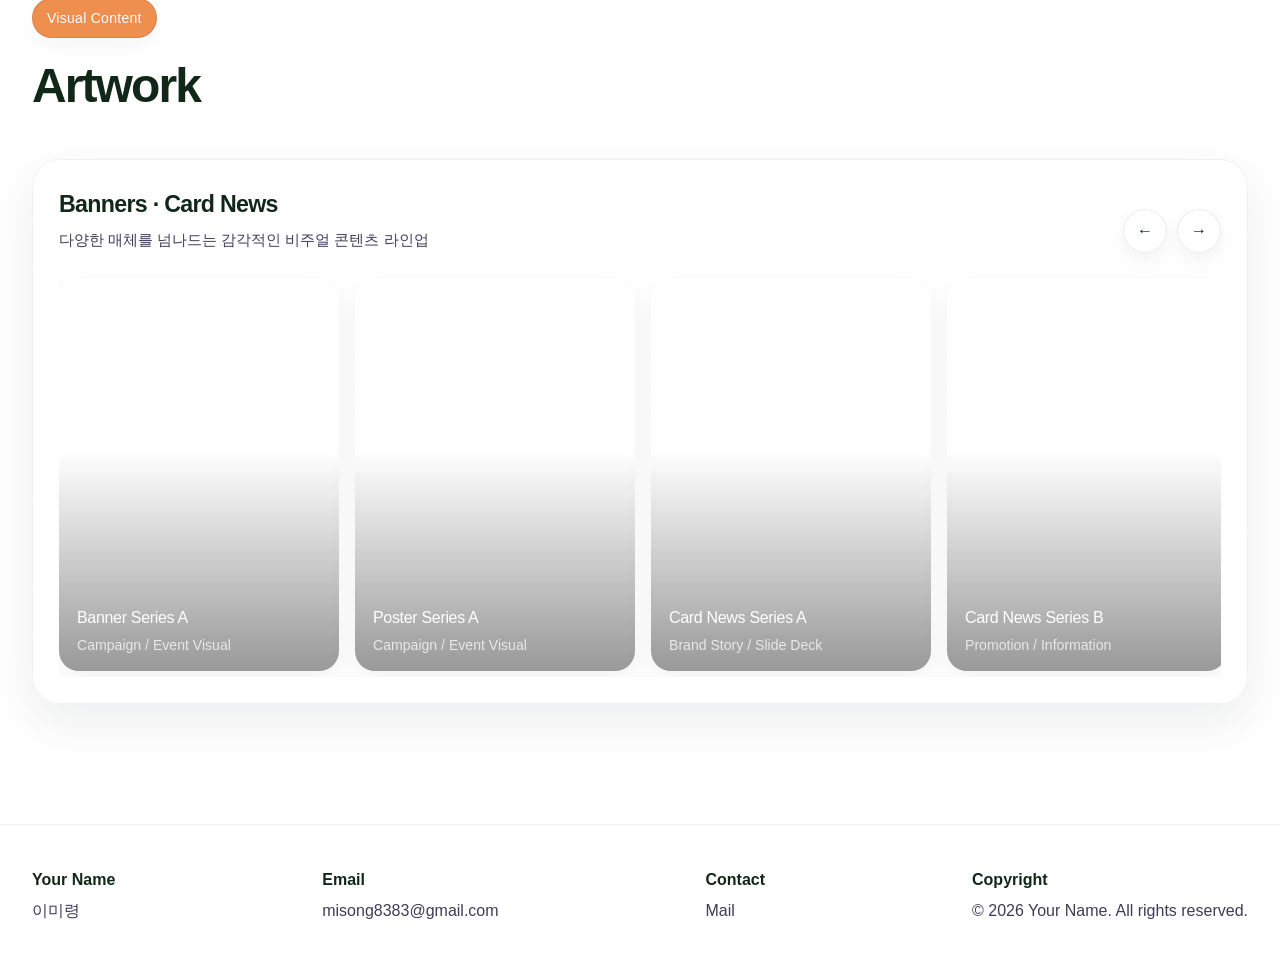
==== commit 5472f8e6: "Add files via upload" ====
--- a/index.html
+++ b/index.html
@@ -203,7 +203,7 @@
                     <div class="thumb-overlay"><strong>Web Guide</strong><span>Wireframe / Design System / Site Map / Output</span></div>
                   </a>
                 </article>
-               <article class="thumb-card brand-thumb">
+                <article class="thumb-card brand-thumb">
                   <a href="https://lml0512.github.io/vinas_kitchen/" target="_blank">
                   <video class="thumb-video" autoplay muted loop playsinline>
                     <source src="assets/video/brand1_video4.mp4" type="video/mp4" />
@@ -341,9 +341,107 @@
             </div>
             <div class="thumb-track slider-track" id="visualTrack">
               <!-- poster / banner 모달 전용 큰 이미지는 data-modal-media="assets/img/원하는파일.jpg" 로 직접 지정 -->
+              <article class="poster-thumb thumb-card modal-card" data-modal-type="banner"
+                data-modal-title="Banner"
+                data-modal-description="이벤트 홍보용 포스터 시리즈입니다. 타이포그래피와 무드 중심의 키비주얼 작업입니다." data-modal-role="Banner Design"
+                data-modal-tools="Photoshop, Illustrator"
+                data-modal-summary="전시/행사 성격의 키비주얼 포스터 시리즈입니다. 메인 타이포와 무드 중심 그래픽으로 메시지를 압축해 전달합니다."
+                data-modal-meta1-label="Format" data-modal-meta1-value="A2 Poster / Digital Adaptation"
+                data-modal-meta2-label="Client" data-modal-meta2-value="Brand Campaign" data-modal-meta3-label="Year"
+                data-modal-meta3-value="2026" data-modal-meta4-label="Concept"
+                data-modal-meta4-value="Bold Type / Minimal Mood" data-modal-tags="Typography, Campaign, Key Visual"
+                data-modal-note-title="Editable Note"
+                data-modal-note="이 영역은 포스터 전용 메모 박스입니다. 전시 개요, 인쇄 사양, 제작 포인트 등으로 자유롭게 수정하면 됩니다."
+                data-modal-video="Poster motion teaser area" data-modal-link="https://example.com"
+                data-modal-media="assets/img/banner1.jpg" data-modal-ratio="4 / 4">
+                <video class="thumb-video" muted loop playsinline preload="metadata">
+                  <source src="assets/video/ad_sample_1.mp4" type="video/mp4" />
+                </video>
+                <div class="thumb-overlay"><strong>Banner Series A</strong><span>Campaign / Event Visual</span></div>
+              </article>
+              <!-- <article class="poster-thumb thumb-card modal-card"
+                data-modal-description="디지털 배너 광고 세트입니다."
+                data-modal-link="https://example.com" data-modal-media="assets/img/shoes_banner.png"
+                data-modal-meta1-label="Format" data-modal-meta1-value="A2 Poster / Digital Adaptation"
+                data-modal-meta2-label="Client" data-modal-meta2-value="Brand Campaign" data-modal-meta3-label="Year"
+                data-modal-meta3-value="2026" data-modal-meta4-label="Concept"
+                data-modal-meta4-value="Bold Type / Minimal Mood"
+                data-modal-note="배너는 플랫폼, 사이즈, CTA 방향 등을 이 박스에서 자유롭게 수정하면 됩니다."
+                data-modal-note-title="Editable Note" data-modal-role="Banner Design"
+                data-modal-summary="웹 프로모션 메인/서브 배너 세트입니다."
+                data-modal-tags="Typography, Campaign, Key Visual" data-modal-title="Banner Set A"
+                data-modal-tools="Photoshop" data-modal-type="poster"
+                data-modal-video="Poster motion teaser area">
+                <video class="thumb-video" loop="" muted="" playsinline="" preload="metadata">
+                  <source src="assets/video/ad_sample_1.mp4" type="video/mp4" />
+                </video>
+                <div class="thumb-overlay"><strong>Banner Set A</strong><span>Web Promotion</span></div>
+              </article> -->
+              <article class="poster-thumb thumb-card modal-card" data-modal-type="banner"
+                data-modal-title="Banner Series"
+                data-modal-description="이벤트 홍보용 포스터 시리즈입니다. 타이포그래피와 무드 중심의 키비주얼 작업입니다." data-modal-role="Banner Design"
+                data-modal-tools="Photoshop, Illustrator"
+                data-modal-summary="전시/행사 성격의 키비주얼 포스터 시리즈입니다. 메인 타이포와 무드 중심 그래픽으로 메시지를 압축해 전달합니다."
+                data-modal-meta1-label="Format" data-modal-meta1-value="A2 Banner / Digital Adaptation"
+                data-modal-meta2-label="Client" data-modal-meta2-value="Brand Campaign" data-modal-meta3-label="Year"
+                data-modal-meta3-value="2026" data-modal-meta4-label="Concept"
+                data-modal-meta4-value="Bold Type / Minimal Mood" data-modal-tags="Typography, Campaign, Key Visual"
+                data-modal-note-title="Editable Note"
+                data-modal-note="이 영역은 포스터 전용 메모 박스입니다. 전시 개요, 인쇄 사양, 제작 포인트 등으로 자유롭게 수정하면 됩니다."
+                data-modal-video="Poster motion teaser area" data-modal-link="https://example.com"
+                data-modal-media="assets/img/banner2.jpg" data-modal-ratio="4 / 4">
+                <video class="thumb-video" muted loop playsinline preload="metadata">
+                  <source src="assets/video/ad_sample_2.mp4" type="video/mp4" />
+                </video>
+                <div class="thumb-overlay"><strong>Poster Series A</strong><span>Campaign / Event Visual</span></div>
+              </article>
+
+              <article class="cardnews-thumb thumb-card modal-card"
+                data-modal-description="브랜드 메시지를 카드뉴스 형식으로 재구성한 시리즈입니다. 모달에서 여러 장의 카드뉴스를 순서대로 확인할 수 있습니다."
+                data-modal-images="assets/img/1.png|assets/img/2.png|assets/img/3.png|assets/img/4.png|assets/img/5.png|assets/img/6.png|"
+                data-modal-link="https://example.com" data-modal-meta1-label="Topic"
+                data-modal-meta1-value="Brand Story" data-modal-meta2-label="Pages" data-modal-meta2-value="7 Pages"
+                data-modal-meta3-label="Flow" data-modal-meta3-value="Cover → Info → CTA" data-modal-meta4-label="Style"
+                data-modal-meta4-value="Editorial Carousel"
+                data-modal-note="카드뉴스는 페이지 흐름, 표지 방향, 정보 구성 방식 등을 이 박스에서 자유롭게 수정할 수 있습니다."
+                data-modal-note-title="Editable Note" data-modal-role="Card News Design"
+                data-modal-summary="인스타그램 캐러셀 형식의 카드뉴스입니다. 첫 장에서 주제를 제시하고 뒤로 갈수록 정보 흐름이 이어지도록 구성했습니다."
+                data-modal-tags="Card News, Carousel, Storytelling" data-modal-title="Card News Series A"
+                data-modal-tools="Photoshop, Illustrator" data-modal-type="cardnews"
+                data-modal-video="Card news preview">
+                <!-- <div class="thumb-image">
+                  <img alt="card news" src="assets/img/CardNews1.png" />
+                </div> -->
+                <video class="thumb-video" loop="" muted="" playsinline="" preload="metadata">
+                  <source src="assets/video/ad_sample_3.mp4" type="video/mp4" />
+                </video>
+                <div class="thumb-overlay"><strong>Card News Series A</strong><span>Brand Story / Slide Deck</span>
+                </div>
+              </article>
+
+            <article class="cardnews-thumb thumb-card modal-card"
+                data-modal-description="프로모션 콘텐츠를 정보형 카드뉴스로 정리한 작업입니다."
+                data-modal-images="assets/img/1.jpg|assets/img/2.jpg|assets/img/3.jpg|assets/img/4.jpg|assets/img/5.jpg|assets/img/6.jpg|assets/img/7.jpg"
+                data-modal-link="https://example.com" data-modal-meta1-label="Topic" data-modal-meta1-value="Promotion"
+                data-modal-meta2-label="Pages" data-modal-meta2-value="7 Pages" data-modal-meta3-label="Flow"
+                data-modal-meta3-value="Intro → Detail → CTA" data-modal-meta4-label="Style"
+                data-modal-meta4-value="Clean Info Layout" data-modal-note="카드뉴스 프로젝트용 자유 메모 영역입니다."
+                data-modal-note-title="Editable Note" data-modal-role="Card News Design"
+                data-modal-summary="정보 전달 중심의 프로모션 카드뉴스입니다." data-modal-tags="Promotion, Information"
+                data-modal-title="Card News Series B" data-modal-tools="Photoshop, Figma" data-modal-type="cardnews"
+                data-modal-video="Card news preview">
+                <!-- <div class="thumb-image">
+                  <img alt="card news" src="assets/img/CardNews1.png" />
+                </div> -->
+                <video class="thumb-video" loop="" muted="" playsinline="" preload="metadata">
+                  <source src="assets/video/ad_sample_04.mp4" type="video/mp4" />
+                </video>
+                <div class="thumb-overlay"><strong>Card News Series B</strong><span>Promotion / Information</span></div>
+              </article>
+
               <article class="poster-thumb thumb-card modal-card"
                 data-modal-description="이벤트 홍보용 포스터 시리즈입니다. 타이포그래피와 무드 중심의 키비주얼 작업입니다."
-                data-modal-link="https://example.com" data-modal-media="assets/img/poster_thumbnail_sample.jpg"
+                data-modal-link="https://example.com" data-modal-media="assets/img/poster1.jpg"
                 data-modal-meta1-label="Format" data-modal-meta1-value="A2 Poster / Digital Adaptation"
                 data-modal-meta2-label="Client" data-modal-meta2-value="Brand Campaign" data-modal-meta3-label="Year"
                 data-modal-meta3-value="2026" data-modal-meta4-label="Concept"
@@ -355,10 +453,11 @@
                 data-modal-tools="Photoshop, Illustrator" data-modal-type="poster"
                 data-modal-video="Poster motion teaser area">
                 <video class="thumb-video" loop="" muted="" playsinline="" preload="metadata">
-                  <source src="assets/video/poster.mp4" type="video/mp4" />
+                  <source src="assets/video/ad_sample_05.mp4" type="video/mp4" />
                 </video>
                 <div class="thumb-overlay"><strong>Poster Series A</strong><span>Campaign / Event Visual</span></div>
               </article>
+
               <article class="poster-thumb thumb-card modal-card" data-modal-description="브랜드 포스터 시리즈입니다."
                 data-modal-link="https://example.com" data-modal-media="assets/img/poster_thumbnail_sample.jpg"
                 data-modal-meta1-label="Format" data-modal-meta1-value="B1 / SNS Poster" data-modal-meta2-label="Client"
@@ -372,71 +471,6 @@
                   <source src="assets/video/poster.mp4" type="video/mp4" />
                 </video>
                 <div class="thumb-overlay"><strong>Poster Series B</strong><span>Brand / Promotion</span></div>
-              </article>
-              <article class="ad-thumb thumb-card modal-card" data-modal-description="디지털 배너 광고 세트입니다."
-                data-modal-link="https://example.com" data-modal-media="assets/img/banner_sample.jpeg"
-                data-modal-meta1-label="Platform" data-modal-meta1-value="Meta / Web / App"
-                data-modal-meta2-label="Campaign" data-modal-meta2-value="Seasonal Promotion"
-                data-modal-meta3-label="Size" data-modal-meta3-value="1080x1080 / 1200x628"
-                data-modal-meta4-label="Placement" data-modal-meta4-value="Feed / Display / Landing"
-                data-modal-note="배너는 플랫폼, 사이즈, CTA 방향 등을 이 박스에서 자유롭게 수정하면 됩니다." data-modal-note-title="Editable Note"
-                data-modal-role="Banner Design" data-modal-summary="퍼포먼스 배너와 SNS용 변형 소재를 함께 설계한 배너 세트입니다."
-                data-modal-tags="Banner, Performance, SNS" data-modal-title="Banner Set A"
-                data-modal-tools="Photoshop, Figma" data-modal-type="banner" data-modal-video="Banner motion preview">
-                <video class="thumb-video" loop="" muted="" playsinline="" preload="metadata">
-                  <source src="assets/video/ad_sample_01.mp4" type="video/mp4" />
-                </video>
-                <div class="thumb-overlay"><strong>Banner Set A</strong><span>Digital Ad System</span></div>
-              </article>
-              <article class="ad-thumb thumb-card modal-card" data-modal-description="프로모션 웹 배너 세트입니다."
-                data-modal-link="https://example.com" data-modal-media="assets/img/banner_sample.jpeg"
-                data-modal-meta1-label="Platform" data-modal-meta1-value="Website" data-modal-meta2-label="Campaign"
-                data-modal-meta2-value="Promotion" data-modal-meta3-label="Size"
-                data-modal-meta3-value="PC / Mobile Responsive" data-modal-meta4-label="Placement"
-                data-modal-meta4-value="Hero / Mid Banner" data-modal-note="배너 프로젝트 설명을 이 텍스트로 바꾸면 됩니다."
-                data-modal-note-title="Editable Note" data-modal-role="Banner Design"
-                data-modal-summary="웹 프로모션 메인/서브 배너 세트입니다." data-modal-tags="Banner, Web"
-                data-modal-title="Banner Set B" data-modal-tools="Photoshop" data-modal-type="banner"
-                data-modal-video="Banner motion preview">
-                <video class="thumb-video" loop="" muted="" playsinline="" preload="metadata">
-                  <source src="assets/video/ad_sample_01.mp4" type="video/mp4" />
-                </video>
-                <div class="thumb-overlay"><strong>Banner Set B</strong><span>Web Promotion</span></div>
-              </article>
-              <article class="cardnews-thumb thumb-card modal-card"
-                data-modal-description="브랜드 메시지를 카드뉴스 형식으로 재구성한 시리즈입니다. 모달에서 여러 장의 카드뉴스를 순서대로 확인할 수 있습니다."
-                data-modal-images="assets/img/CardNews1.png|assets/img/CardNews2.png|assets/img/CardNews3.png|assets/img/CardNews4.png|assets/img/CardNews5.png|assets/img/CardNews6.png|assets/img/CardNews7.png"
-                data-modal-link="https://example.com" data-modal-meta1-label="Topic"
-                data-modal-meta1-value="Brand Story" data-modal-meta2-label="Pages" data-modal-meta2-value="7 Pages"
-                data-modal-meta3-label="Flow" data-modal-meta3-value="Cover → Info → CTA" data-modal-meta4-label="Style"
-                data-modal-meta4-value="Editorial Carousel"
-                data-modal-note="카드뉴스는 페이지 흐름, 표지 방향, 정보 구성 방식 등을 이 박스에서 자유롭게 수정할 수 있습니다."
-                data-modal-note-title="Editable Note" data-modal-role="Card News Design"
-                data-modal-summary="인스타그램 캐러셀 형식의 카드뉴스입니다. 첫 장에서 주제를 제시하고 뒤로 갈수록 정보 흐름이 이어지도록 구성했습니다."
-                data-modal-tags="Card News, Carousel, Storytelling" data-modal-title="Card News Series A"
-                data-modal-tools="Photoshop, Illustrator" data-modal-type="cardnews"
-                data-modal-video="Card news preview">
-                <div class="thumb-image">
-                  <img alt="card news" src="assets/img/CardNews1.png" />
-                </div>
-                <div class="thumb-overlay"><strong>Card News Series A</strong><span>Brand Story / Slide Deck</span>
-                </div>
-              </article>
-              <article class="cardnews-thumb thumb-card modal-card"
-                data-modal-description="프로모션 콘텐츠를 정보형 카드뉴스로 정리한 작업입니다."
-                data-modal-images="assets/img/CardNews1.png|assets/img/CardNews2.png|assets/img/CardNews3.png|assets/img/CardNews4.png|assets/img/CardNews5.png|assets/img/CardNews6.png|assets/img/CardNews7.png"
-                data-modal-link="https://example.com" data-modal-meta1-label="Topic" data-modal-meta1-value="Promotion"
-                data-modal-meta2-label="Pages" data-modal-meta2-value="7 Pages" data-modal-meta3-label="Flow"
-                data-modal-meta3-value="Intro → Detail → CTA" data-modal-meta4-label="Style"
-                data-modal-meta4-value="Clean Info Layout" data-modal-note="카드뉴스 프로젝트용 자유 메모 영역입니다."
-                data-modal-note-title="Editable Note" data-modal-role="Card News Design"
-                data-modal-summary="정보 전달 중심의 프로모션 카드뉴스입니다." data-modal-tags="Promotion, Information"
-                data-modal-title="Card News Series B" data-modal-tools="Photoshop, Figma" data-modal-type="cardnews"
-                data-modal-video="Card news preview">
-                <div class="thumb-image">
-                  <img alt="card news" src="assets/img/CardNews1.png" />
-                </div>
-                <div class="thumb-overlay"><strong>Card News Series B</strong><span>Promotion / Information</span></div>
               </article>
             </div>
           </section>
@@ -574,7 +608,30 @@
       </div>
     </div>
   </div>
-  <!-- ===== Modal layout templates: edit these HTML blocks directly ===== -->
+  <div class="modal" id="portfolioModal" aria-hidden="true" role="dialog" aria-modal="true">
+    <div class="modal-dialog">
+      <button class="modal-close" type="button" aria-label="닫기">✕</button>
+      <div class="modal-content">
+        <div class="modal-gallery">
+          <div class="modal-hero-wrap">
+            <button class="modal-nav modal-nav-prev" id="modalPrev" type="button" aria-label="이전 이미지">←</button>
+            <div class="modal-hero-media" id="modalHeroMedia">Main Preview</div>
+            <button class="modal-nav modal-nav-next" id="modalNext" type="button" aria-label="다음 이미지">→</button>
+            <div class="modal-page-indicator" id="modalPageIndicator">1 / 1</div>
+          </div>
+          <div class="modal-thumbs" id="modalThumbs">
+            <div class="modal-thumb">Mockup 01</div>
+            <div class="modal-thumb">Mockup 02</div>
+            <div class="modal-thumb">Wireframe</div>
+          </div>
+        </div>
+
+        <div class="modal-body" id="modalDynamicBody"></div>
+      </div>
+    </div>
+  </div>
+
+  <!-- ===== Modal layout templates: poster / banner / cardnews / reels 를 각각 직접 수정하세요 ===== -->
   <template id="modalTemplatePoster">
     <span class="modal-type-badge">Poster Project</span>
     <div class="modal-summary-card">
@@ -584,20 +641,24 @@
     <div class="modal-meta-grid">
       <div class="modal-meta-card">
         <strong>Role</strong>
-        <span data-field="role">Poster Design</span>
+        <span data-field="role">Banner Design</span>
       </div>
       <div class="modal-meta-card">
         <strong>Tools</strong>
         <span data-field="tools">Photoshop, Illustrator</span>
       </div>
+
       <div>
         <strong style="display:block; margin-bottom:10px;">Keywords</strong>
         <div class="modal-tag-list" data-list="tags"></div>
       </div>
+
+
     </div>
   </template>
+
   <template id="modalTemplateBanner">
-    <span class="modal-type-badge">Banner Project</span>
+    <!-- <span class="modal-type-badge">Banner1 Project</span> -->
     <div class="modal-summary-card">
       <strong data-field="title">Project Title</strong>
       <p data-field="description">Project description</p>
@@ -611,33 +672,80 @@
         <strong>Tools</strong>
         <span data-field="tools">Photoshop, Figma</span>
       </div>
-    </div>
+
+    </div>
+
     <div>
       <strong style="display:block; margin-bottom:10px;">Keywords</strong>
       <div class="modal-tag-list" data-list="tags"></div>
     </div>
+
   </template>
+
   <template id="modalTemplateCardnews">
     <span class="modal-type-badge">Card News Project</span>
     <div class="modal-summary-card">
       <strong data-field="title">Project Title</strong>
       <p data-field="description">Project description</p>
     </div>
+
     <div class="modal-meta-card">
       <strong>Tools</strong>
       <span data-field="tools">Photoshop, Figma</span>
     </div>
 
+    </div>
+
     <div>
       <strong style="display:block; margin-bottom:10px;">Keywords</strong>
       <div class="modal-tag-list" data-list="tags"></div>
     </div>
+
     <div class="modal-actions">
       <!-- <a class="modal-link" id="modalLink" href="#" target="_blank" rel="noreferrer noopener">Visit Website</a> -->
-      <a class="modal-action-link" href="#" id="modalSubLink" rel="noreferrer noopener" target="_blank">View
+      <a class="modal-action-link" id="modalSubLink" href="#" target="_blank" rel="noreferrer noopener">View
         Campaign</a>
     </div>
   </template>
+
+  <template id="modalTemplateReels">
+    <span class="modal-type-badge">Reels · Video Project</span>
+    <div class="modal-summary-card">
+      <strong data-field="title">Project Title</strong>
+      <p data-field="description">Project description</p>
+    </div>
+    <div class="modal-meta-grid">
+      <div class="modal-meta-card">
+        <strong>Role</strong>
+        <span data-field="role">Motion Design</span>
+      </div>
+      <div class="modal-meta-card">
+        <strong>Tools</strong>
+        <span data-field="tools">Premiere Pro, After Effects</span>
+      </div>
+      <div class="modal-meta-card">
+        <strong data-field="meta1Label">Format</strong>
+        <span data-field="meta1Value">9:16 Reel</span>
+      </div>
+      <div class="modal-meta-card">
+        <strong data-field="meta2Label">Duration</strong>
+        <span data-field="meta2Value">15s</span>
+      </div>
+    </div>
+    <div>
+      <strong style="display:block; margin-bottom:10px;">Keywords</strong>
+      <div class="modal-tag-list" data-list="tags"></div>
+    </div>
+    <div class="modal-note-box">
+      <strong data-field="noteTitle">Editable Note</strong>
+      <p data-field="note">릴스/영상 프로젝트에 대한 설명, 연출 포인트, 업로드 채널 등을 자유롭게 수정하세요.</p>
+    </div>
+    <div class="modal-actions">
+      <a class="modal-link" id="modalLink" href="#" target="_blank" rel="noreferrer noopener">View Project</a>
+      <a class="modal-action-link" id="modalSubLink" href="#" target="_blank" rel="noreferrer noopener">Open Channel</a>
+    </div>
+  </template>
+
   <template id="modalTemplateDefault">
     <span class="modal-type-badge">Project Detail</span>
     <div class="modal-summary-card">
@@ -675,12 +783,12 @@
       <p data-field="note">Write any note here.</p>
     </div>
     <div class="modal-actions">
-      <a class="modal-link" href="#" id="modalLink" rel="noreferrer noopener" target="_blank">Visit Website</a>
-      <a class="modal-action-link" href="#" id="modalSubLink" rel="noreferrer noopener" target="_blank">View Detail</a>
+      <a class="modal-link" id="modalLink" href="#" target="_blank" rel="noreferrer noopener">Visit Website</a>
+      <a class="modal-action-link" id="modalSubLink" href="#" target="_blank" rel="noreferrer noopener">View Detail</a>
     </div>
   </template>
   <script src="assets/js/script.js"></script>
 
 </body>
 
-</html>
+</html>
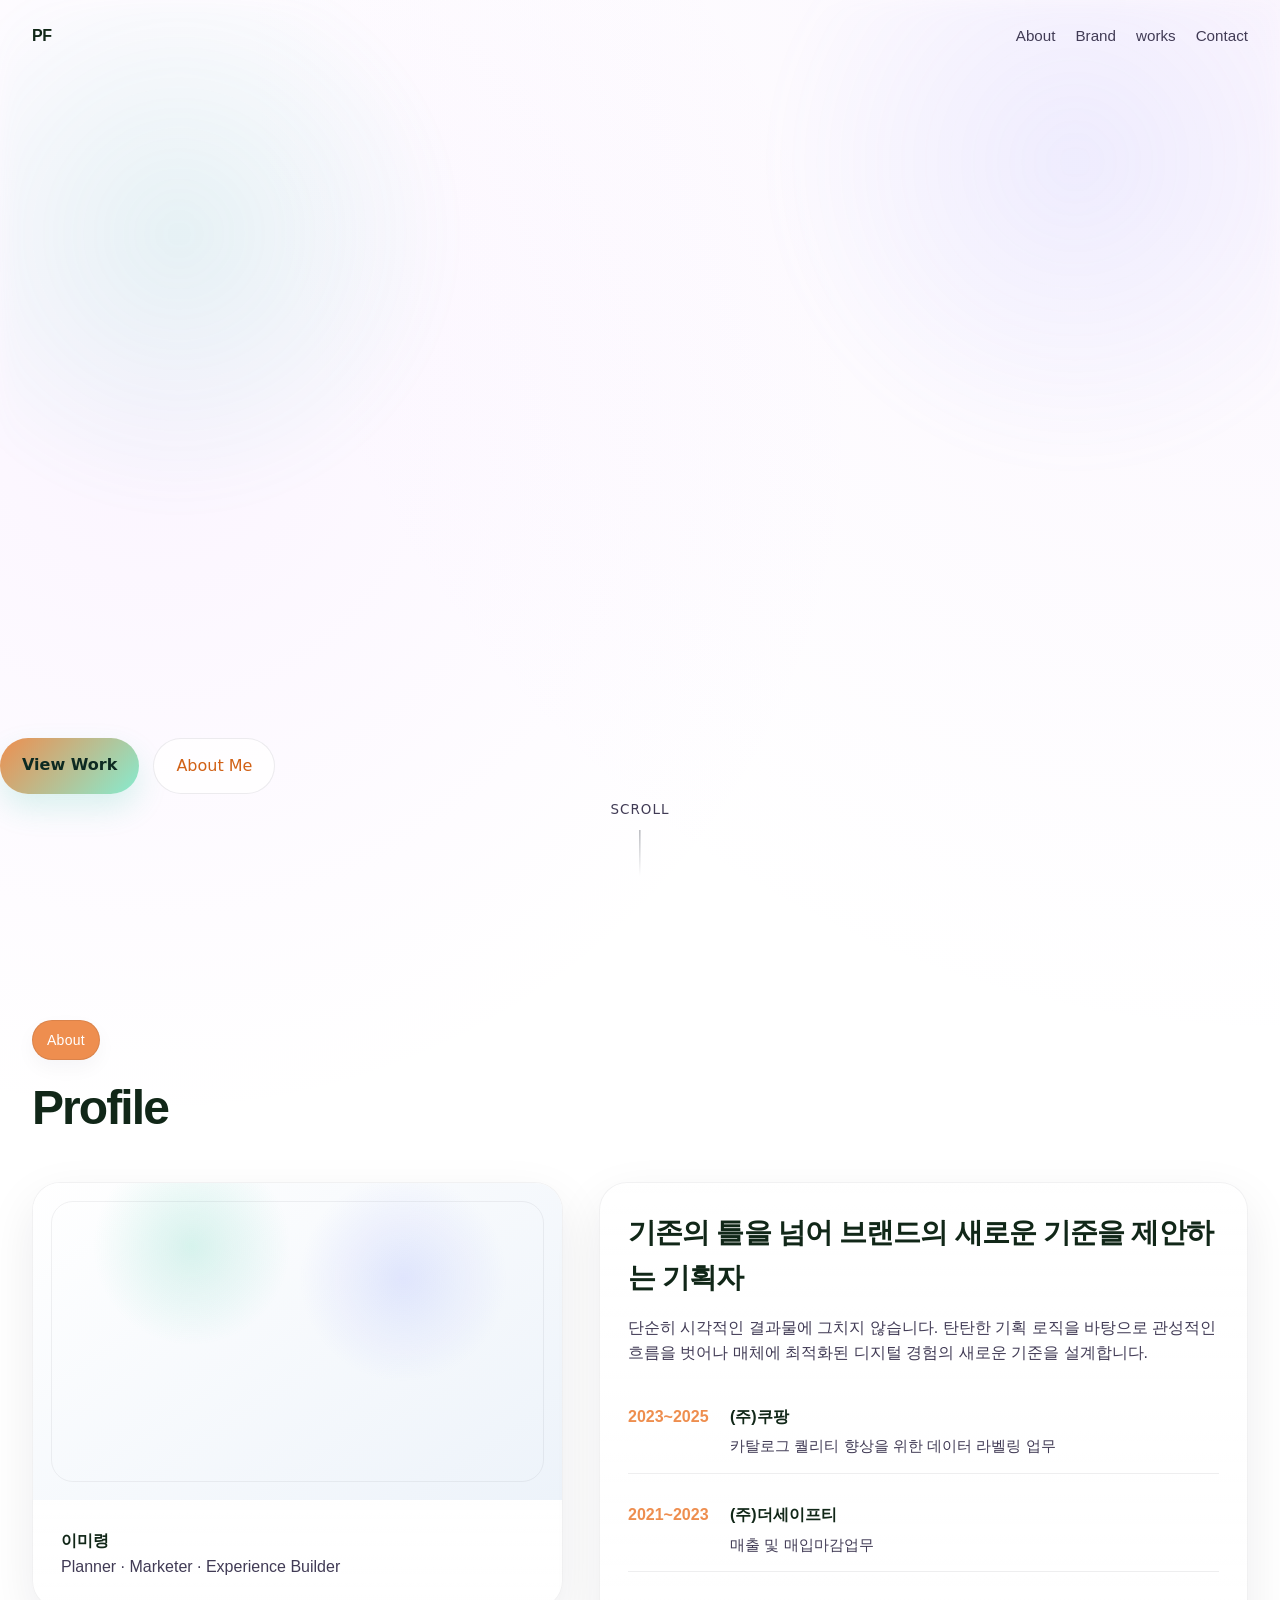
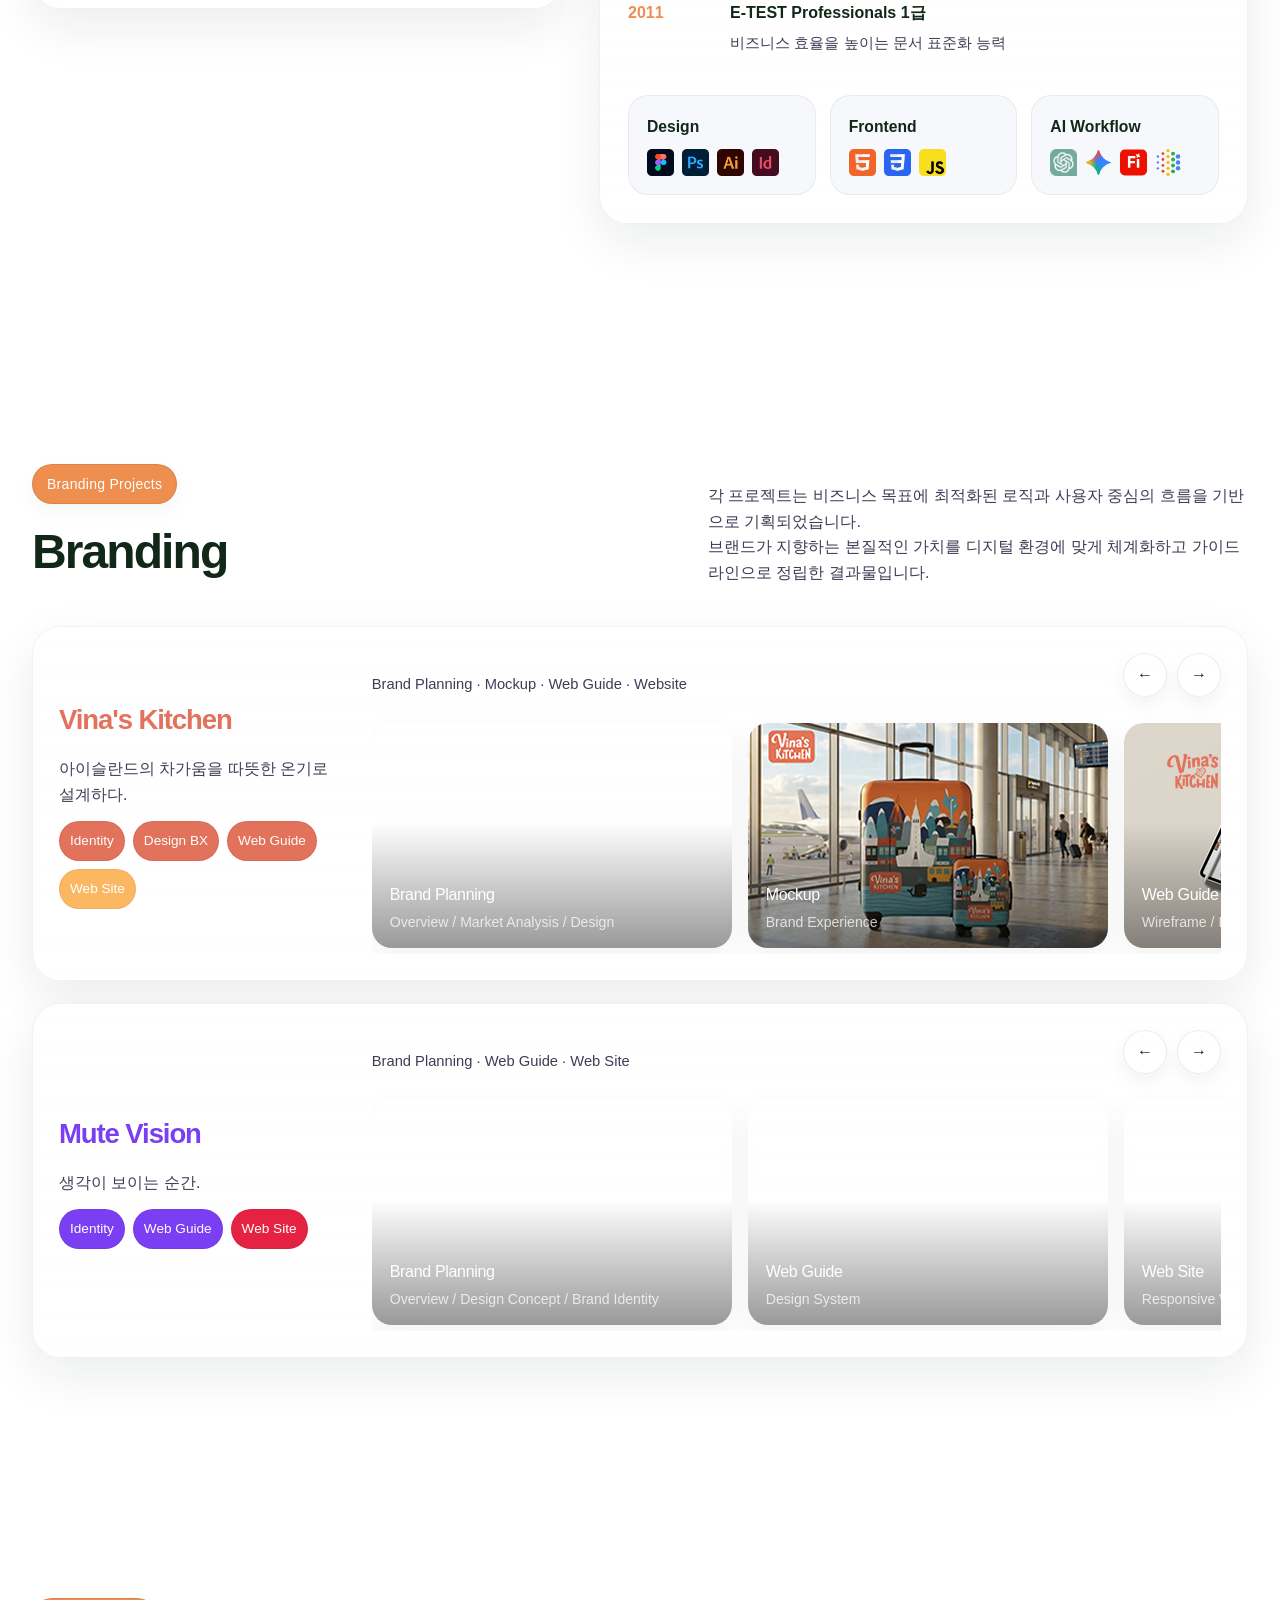
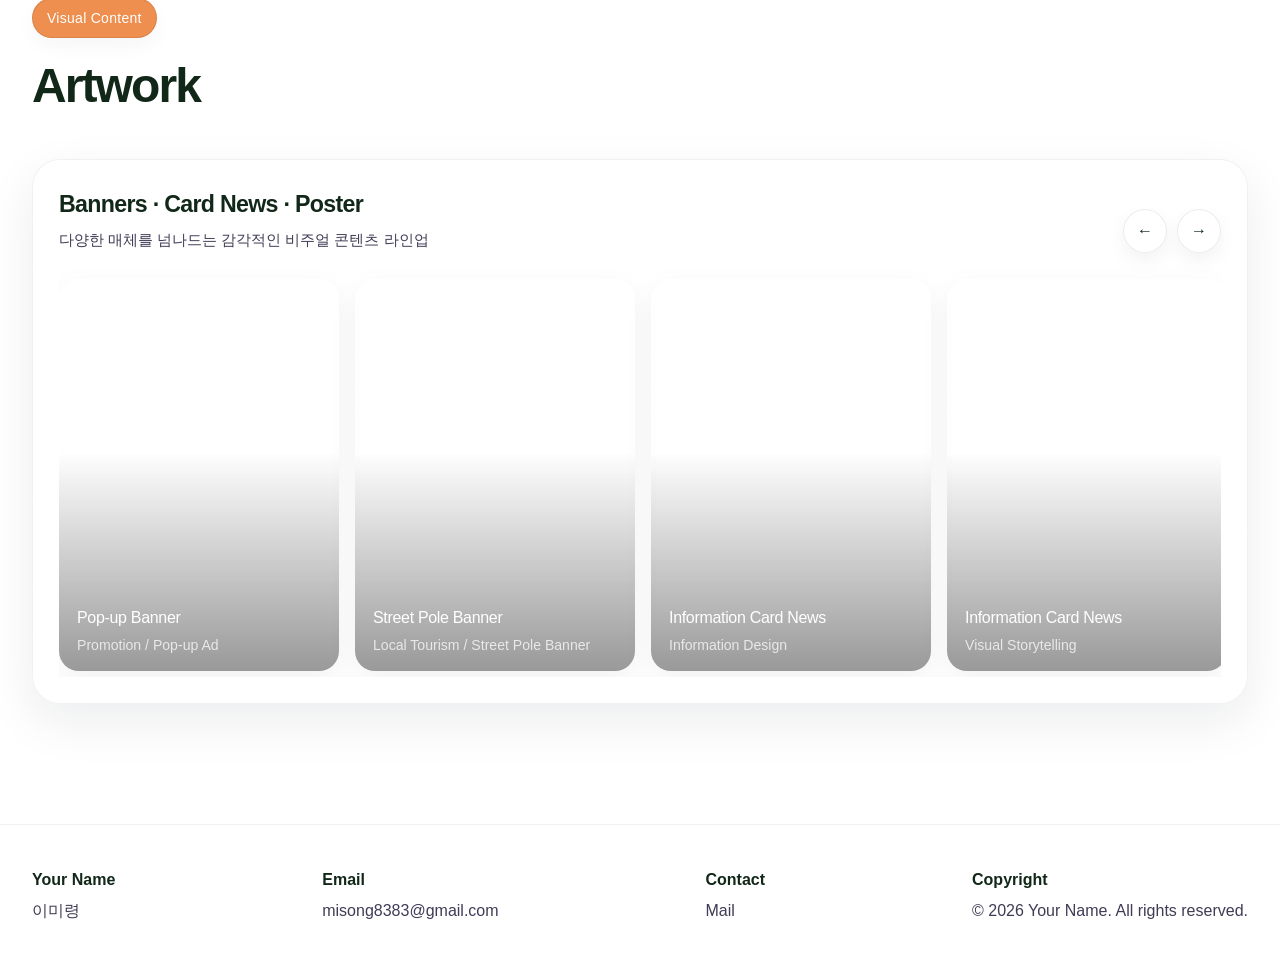
==== commit e8a3b949: "Add files via upload" ====
--- a/index.html
+++ b/index.html
@@ -331,7 +331,7 @@
           <section class="card work-row reveal reveal-scale">
             <div class="work-row-head">
               <div>
-                <h3>Banners · Card News</h3>
+                <h3>Banners · Card News · Poster</h3>
                 <p>다양한 매체를 넘나드는 감각적인 비주얼 콘텐츠 라인업</p>
               </div>
               <div class="slider-controls">
@@ -343,13 +343,13 @@
               <!-- poster / banner 모달 전용 큰 이미지는 data-modal-media="assets/img/원하는파일.jpg" 로 직접 지정 -->
               <article class="poster-thumb thumb-card modal-card" data-modal-type="banner"
                 data-modal-title="Banner"
-                data-modal-description="이벤트 홍보용 포스터 시리즈입니다. 타이포그래피와 무드 중심의 키비주얼 작업입니다." data-modal-role="Banner Design"
+                data-modal-description="웹사이트를 방문했을때 팝업으로 뜨는 운동화 세일 광고 배너입니다." data-modal-role="Pop-up Banner"
                 data-modal-tools="Photoshop, Illustrator"
                 data-modal-summary="전시/행사 성격의 키비주얼 포스터 시리즈입니다. 메인 타이포와 무드 중심 그래픽으로 메시지를 압축해 전달합니다."
                 data-modal-meta1-label="Format" data-modal-meta1-value="A2 Poster / Digital Adaptation"
                 data-modal-meta2-label="Client" data-modal-meta2-value="Brand Campaign" data-modal-meta3-label="Year"
                 data-modal-meta3-value="2026" data-modal-meta4-label="Concept"
-                data-modal-meta4-value="Bold Type / Minimal Mood" data-modal-tags="Typography, Campaign, Key Visual"
+                data-modal-meta4-value="Bold Type / Minimal Mood" data-modal-tags="E-commerce, Promotion, Pop-up Ad"
                 data-modal-note-title="Editable Note"
                 data-modal-note="이 영역은 포스터 전용 메모 박스입니다. 전시 개요, 인쇄 사양, 제작 포인트 등으로 자유롭게 수정하면 됩니다."
                 data-modal-video="Poster motion teaser area" data-modal-link="https://example.com"
@@ -357,7 +357,7 @@
                 <video class="thumb-video" muted loop playsinline preload="metadata">
                   <source src="assets/video/ad_sample_1.mp4" type="video/mp4" />
                 </video>
-                <div class="thumb-overlay"><strong>Banner Series A</strong><span>Campaign / Event Visual</span></div>
+                <div class="thumb-overlay"><strong>Pop-up Banner</strong><span>Promotion / Pop-up Ad</span></div>
               </article>
               <!-- <article class="poster-thumb thumb-card modal-card"
                 data-modal-description="디지털 배너 광고 세트입니다."
@@ -378,14 +378,14 @@
                 <div class="thumb-overlay"><strong>Banner Set A</strong><span>Web Promotion</span></div>
               </article> -->
               <article class="poster-thumb thumb-card modal-card" data-modal-type="banner"
-                data-modal-title="Banner Series"
-                data-modal-description="이벤트 홍보용 포스터 시리즈입니다. 타이포그래피와 무드 중심의 키비주얼 작업입니다." data-modal-role="Banner Design"
+                data-modal-title="Banner"
+                data-modal-description="부산 여행 홍보용 가로등 배너입니다." data-modal-role="Street Pole Banner"
                 data-modal-tools="Photoshop, Illustrator"
                 data-modal-summary="전시/행사 성격의 키비주얼 포스터 시리즈입니다. 메인 타이포와 무드 중심 그래픽으로 메시지를 압축해 전달합니다."
                 data-modal-meta1-label="Format" data-modal-meta1-value="A2 Banner / Digital Adaptation"
                 data-modal-meta2-label="Client" data-modal-meta2-value="Brand Campaign" data-modal-meta3-label="Year"
                 data-modal-meta3-value="2026" data-modal-meta4-label="Concept"
-                data-modal-meta4-value="Bold Type / Minimal Mood" data-modal-tags="Typography, Campaign, Key Visual"
+                data-modal-meta4-value="Bold Type / Minimal Mood" data-modal-tags="Local Tourism, City-Branding"
                 data-modal-note-title="Editable Note"
                 data-modal-note="이 영역은 포스터 전용 메모 박스입니다. 전시 개요, 인쇄 사양, 제작 포인트 등으로 자유롭게 수정하면 됩니다."
                 data-modal-video="Poster motion teaser area" data-modal-link="https://example.com"
@@ -393,11 +393,11 @@
                 <video class="thumb-video" muted loop playsinline preload="metadata">
                   <source src="assets/video/ad_sample_2.mp4" type="video/mp4" />
                 </video>
-                <div class="thumb-overlay"><strong>Poster Series A</strong><span>Campaign / Event Visual</span></div>
+                <div class="thumb-overlay"><strong>Street Pole Banner</strong><span>Local Tourism / Street Pole Banner</span></div>
               </article>
 
               <article class="cardnews-thumb thumb-card modal-card"
-                data-modal-description="브랜드 메시지를 카드뉴스 형식으로 재구성한 시리즈입니다. 모달에서 여러 장의 카드뉴스를 순서대로 확인할 수 있습니다."
+                data-modal-description="소액투자에 관한 재테크 정보를 카드뉴스 형식으로 만들었습니다."
                 data-modal-images="assets/img/1.png|assets/img/2.png|assets/img/3.png|assets/img/4.png|assets/img/5.png|assets/img/6.png|"
                 data-modal-link="https://example.com" data-modal-meta1-label="Topic"
                 data-modal-meta1-value="Brand Story" data-modal-meta2-label="Pages" data-modal-meta2-value="7 Pages"
@@ -406,7 +406,7 @@
                 data-modal-note="카드뉴스는 페이지 흐름, 표지 방향, 정보 구성 방식 등을 이 박스에서 자유롭게 수정할 수 있습니다."
                 data-modal-note-title="Editable Note" data-modal-role="Card News Design"
                 data-modal-summary="인스타그램 캐러셀 형식의 카드뉴스입니다. 첫 장에서 주제를 제시하고 뒤로 갈수록 정보 흐름이 이어지도록 구성했습니다."
-                data-modal-tags="Card News, Carousel, Storytelling" data-modal-title="Card News Series A"
+                data-modal-tags="Card News, Financial Insight, Information Design" data-modal-title="Card News Series A"
                 data-modal-tools="Photoshop, Illustrator" data-modal-type="cardnews"
                 data-modal-video="Card news preview">
                 <!-- <div class="thumb-image">
@@ -415,19 +415,19 @@
                 <video class="thumb-video" loop="" muted="" playsinline="" preload="metadata">
                   <source src="assets/video/ad_sample_3.mp4" type="video/mp4" />
                 </video>
-                <div class="thumb-overlay"><strong>Card News Series A</strong><span>Brand Story / Slide Deck</span>
+                <div class="thumb-overlay"><strong>Information Card News</strong><span>Information Design</span>
                 </div>
               </article>
 
             <article class="cardnews-thumb thumb-card modal-card"
-                data-modal-description="프로모션 콘텐츠를 정보형 카드뉴스로 정리한 작업입니다."
+                data-modal-description="토마토 달걀 볶음밥의 레시피 정보를 알리는 카드뉴스입니다."
                 data-modal-images="assets/img/1.jpg|assets/img/2.jpg|assets/img/3.jpg|assets/img/4.jpg|assets/img/5.jpg|assets/img/6.jpg|assets/img/7.jpg"
                 data-modal-link="https://example.com" data-modal-meta1-label="Topic" data-modal-meta1-value="Promotion"
                 data-modal-meta2-label="Pages" data-modal-meta2-value="7 Pages" data-modal-meta3-label="Flow"
                 data-modal-meta3-value="Intro → Detail → CTA" data-modal-meta4-label="Style"
                 data-modal-meta4-value="Clean Info Layout" data-modal-note="카드뉴스 프로젝트용 자유 메모 영역입니다."
                 data-modal-note-title="Editable Note" data-modal-role="Card News Design"
-                data-modal-summary="정보 전달 중심의 프로모션 카드뉴스입니다." data-modal-tags="Promotion, Information"
+                data-modal-summary="정보 전달 중심의 프로모션 카드뉴스입니다." data-modal-tags="Visual Storytelling"
                 data-modal-title="Card News Series B" data-modal-tools="Photoshop, Figma" data-modal-type="cardnews"
                 data-modal-video="Card news preview">
                 <!-- <div class="thumb-image">
@@ -436,41 +436,41 @@
                 <video class="thumb-video" loop="" muted="" playsinline="" preload="metadata">
                   <source src="assets/video/ad_sample_04.mp4" type="video/mp4" />
                 </video>
-                <div class="thumb-overlay"><strong>Card News Series B</strong><span>Promotion / Information</span></div>
+                <div class="thumb-overlay"><strong>Information Card News</strong><span>Visual Storytelling</span></div>
               </article>
 
               <article class="poster-thumb thumb-card modal-card"
-                data-modal-description="이벤트 홍보용 포스터 시리즈입니다. 타이포그래피와 무드 중심의 키비주얼 작업입니다."
+                data-modal-description="디저트 축제 홍보용 포스터입니다."
                 data-modal-link="https://example.com" data-modal-media="assets/img/poster1.jpg"
                 data-modal-meta1-label="Format" data-modal-meta1-value="A2 Poster / Digital Adaptation"
                 data-modal-meta2-label="Client" data-modal-meta2-value="Brand Campaign" data-modal-meta3-label="Year"
                 data-modal-meta3-value="2026" data-modal-meta4-label="Concept"
                 data-modal-meta4-value="Bold Type / Minimal Mood"
                 data-modal-note="이 영역은 포스터 전용 메모 박스입니다. 전시 개요, 인쇄 사양, 제작 포인트 등으로 자유롭게 수정하면 됩니다."
-                data-modal-note-title="Editable Note" data-modal-role="Poster Design"
+                data-modal-note-title="Editable Note" data-modal-role="Event Poster"
                 data-modal-summary="전시/행사 성격의 키비주얼 포스터 시리즈입니다. 메인 타이포와 무드 중심 그래픽으로 메시지를 압축해 전달합니다."
-                data-modal-tags="Typography, Campaign, Key Visual" data-modal-title="Poster Series A"
+                data-modal-tags="Event Marketing, Pop Culture" data-modal-title="Poster Series A"
                 data-modal-tools="Photoshop, Illustrator" data-modal-type="poster"
                 data-modal-video="Poster motion teaser area">
                 <video class="thumb-video" loop="" muted="" playsinline="" preload="metadata">
                   <source src="assets/video/ad_sample_05.mp4" type="video/mp4" />
                 </video>
-                <div class="thumb-overlay"><strong>Poster Series A</strong><span>Campaign / Event Visual</span></div>
-              </article>
-
-              <article class="poster-thumb thumb-card modal-card" data-modal-description="브랜드 포스터 시리즈입니다."
-                data-modal-link="https://example.com" data-modal-media="assets/img/poster_thumbnail_sample.jpg"
+                <div class="thumb-overlay"><strong>Event Poster</strong><span>Event Marketing / Pop Culture</span></div>
+              </article>
+
+              <article class="poster-thumb thumb-card modal-card" data-modal-description="마케터 실무에 관한 팟캐스트 일정을 알리는 타이포그래피 포스터입니다."
+                data-modal-link="https://example.com" data-modal-media="assets/img/poster2.jpg"
                 data-modal-meta1-label="Format" data-modal-meta1-value="B1 / SNS Poster" data-modal-meta2-label="Client"
                 data-modal-meta2-value="Brand Promotion" data-modal-meta3-label="Year" data-modal-meta3-value="2026"
                 data-modal-meta4-label="Concept" data-modal-meta4-value="Graphic Mood"
                 data-modal-note="포스터 프로젝트 설명을 여기서 직접 바꿀 수 있습니다." data-modal-note-title="Editable Note"
-                data-modal-role="Poster Design" data-modal-summary="브랜드 무드를 중심으로 전개한 포스터 시리즈입니다."
-                data-modal-tags="Poster, Branding" data-modal-title="Poster Series B" data-modal-tools="Photoshop"
+                data-modal-role="Typography Poster" data-modal-summary="브랜드 무드를 중심으로 전개한 포스터 시리즈입니다."
+                data-modal-tags="Typography , Promotion" data-modal-title="Poster Series B" data-modal-tools="Photoshop"
                 data-modal-type="poster" data-modal-video="Poster preview">
                 <video class="thumb-video" loop="" muted="" playsinline="" preload="metadata">
-                  <source src="assets/video/poster.mp4" type="video/mp4" />
-                </video>
-                <div class="thumb-overlay"><strong>Poster Series B</strong><span>Brand / Promotion</span></div>
+                  <source src="assets/video/ad_sample_06.mp4" type="video/mp4" />
+                </video>
+                <div class="thumb-overlay"><strong>Typography Poster</strong><span>Key Visual / Promotion</span></div>
               </article>
             </div>
           </section>
